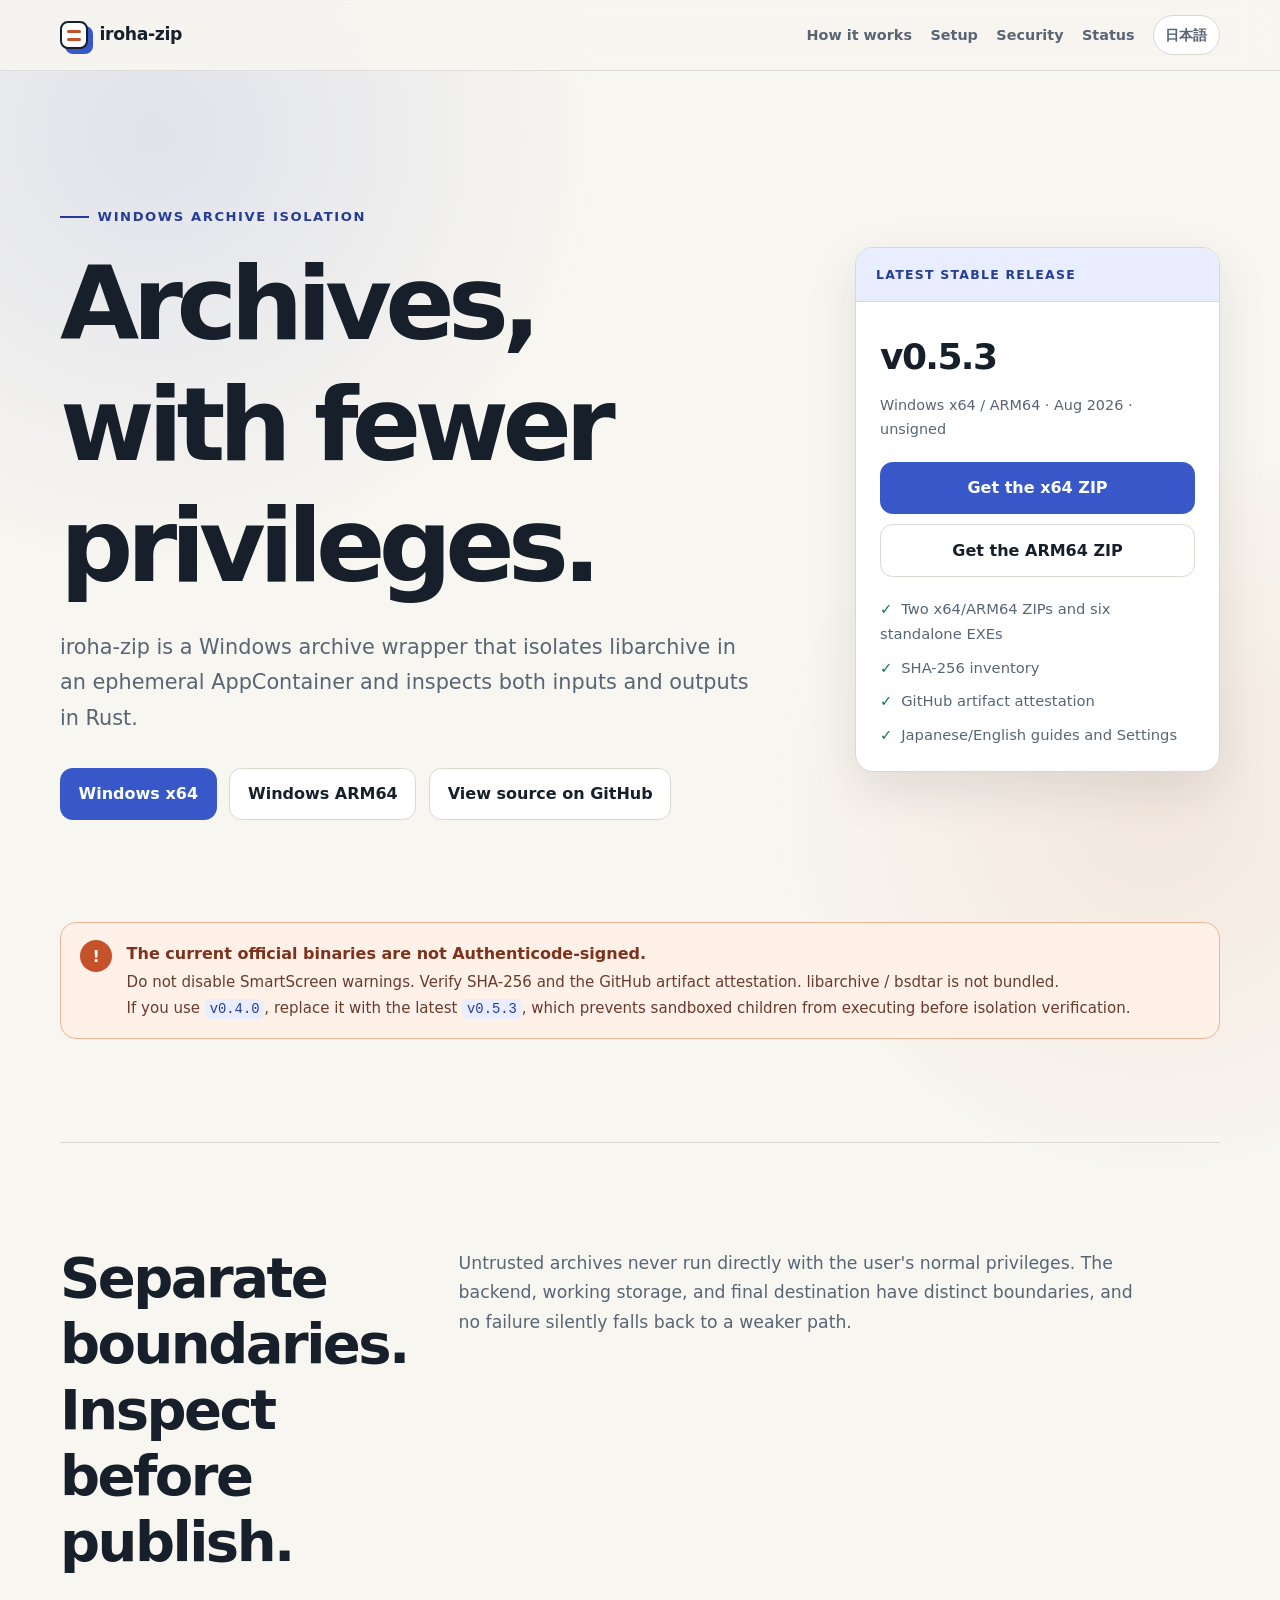
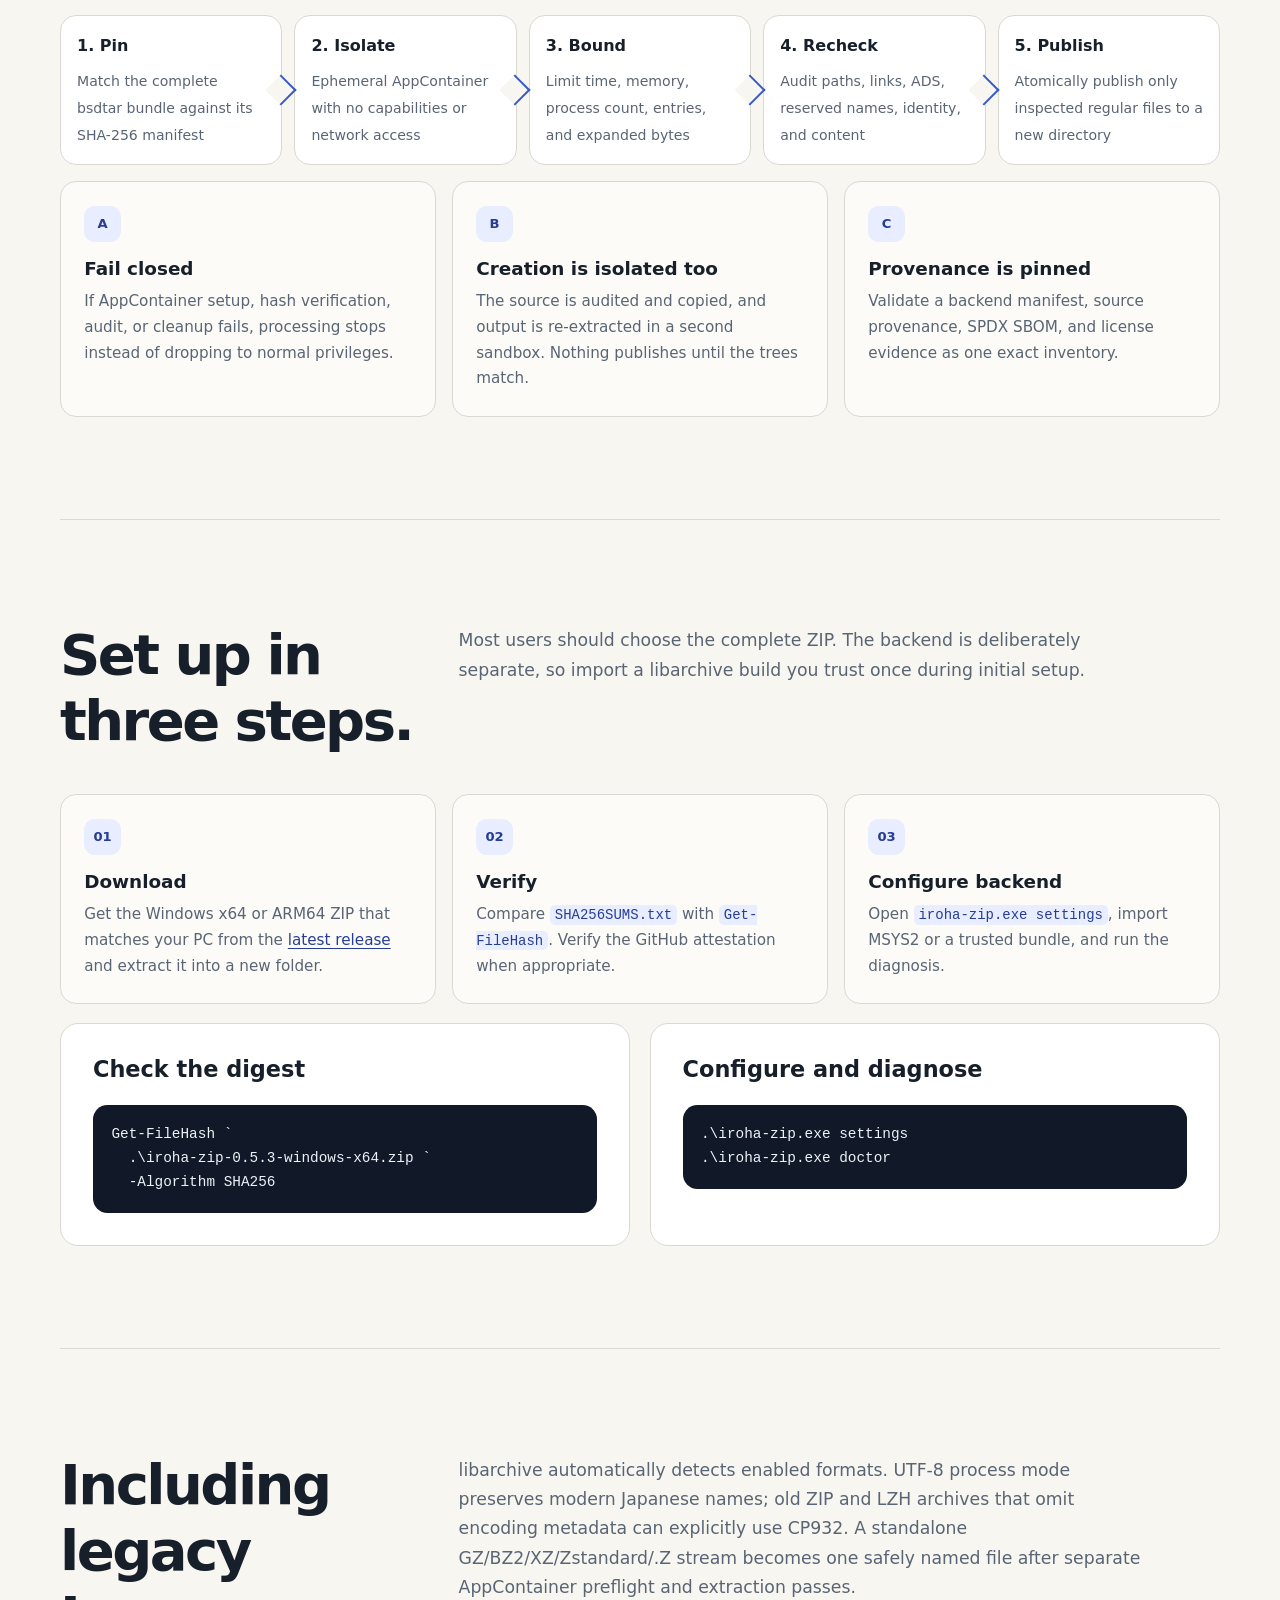
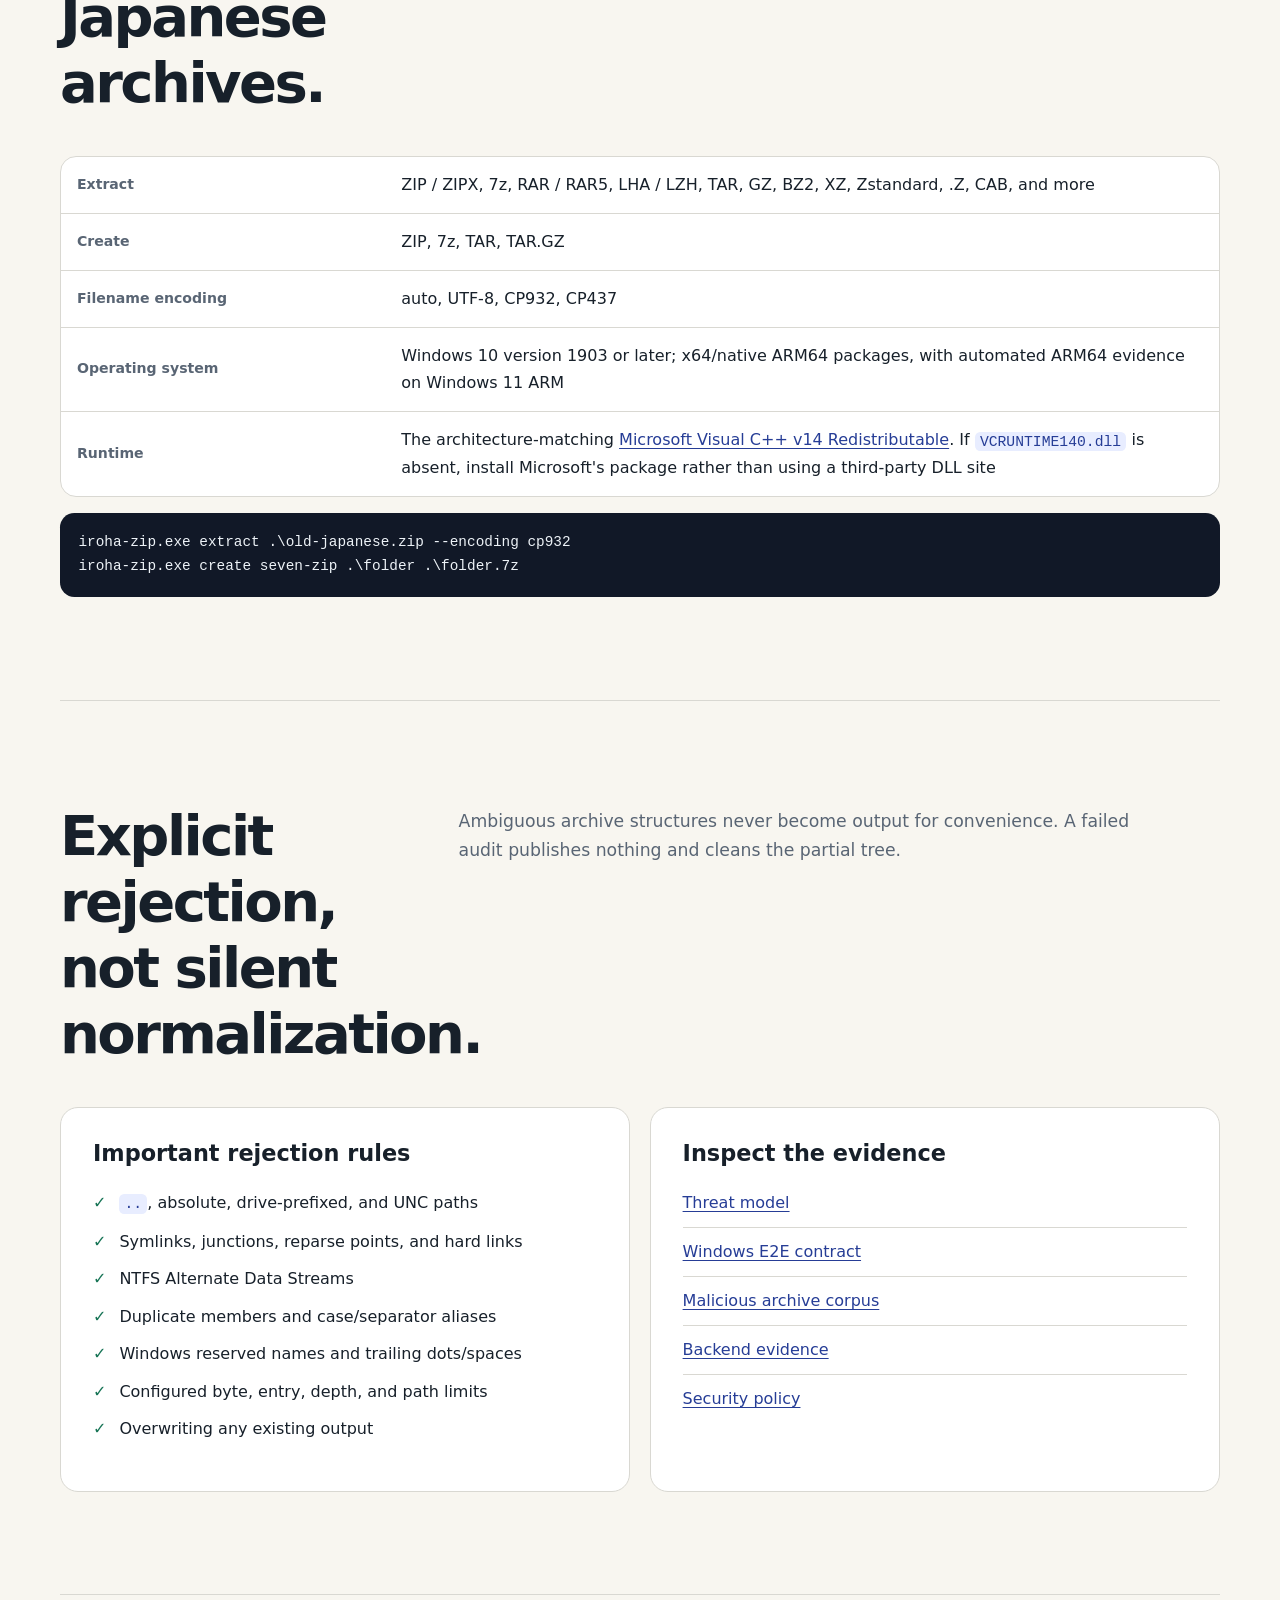
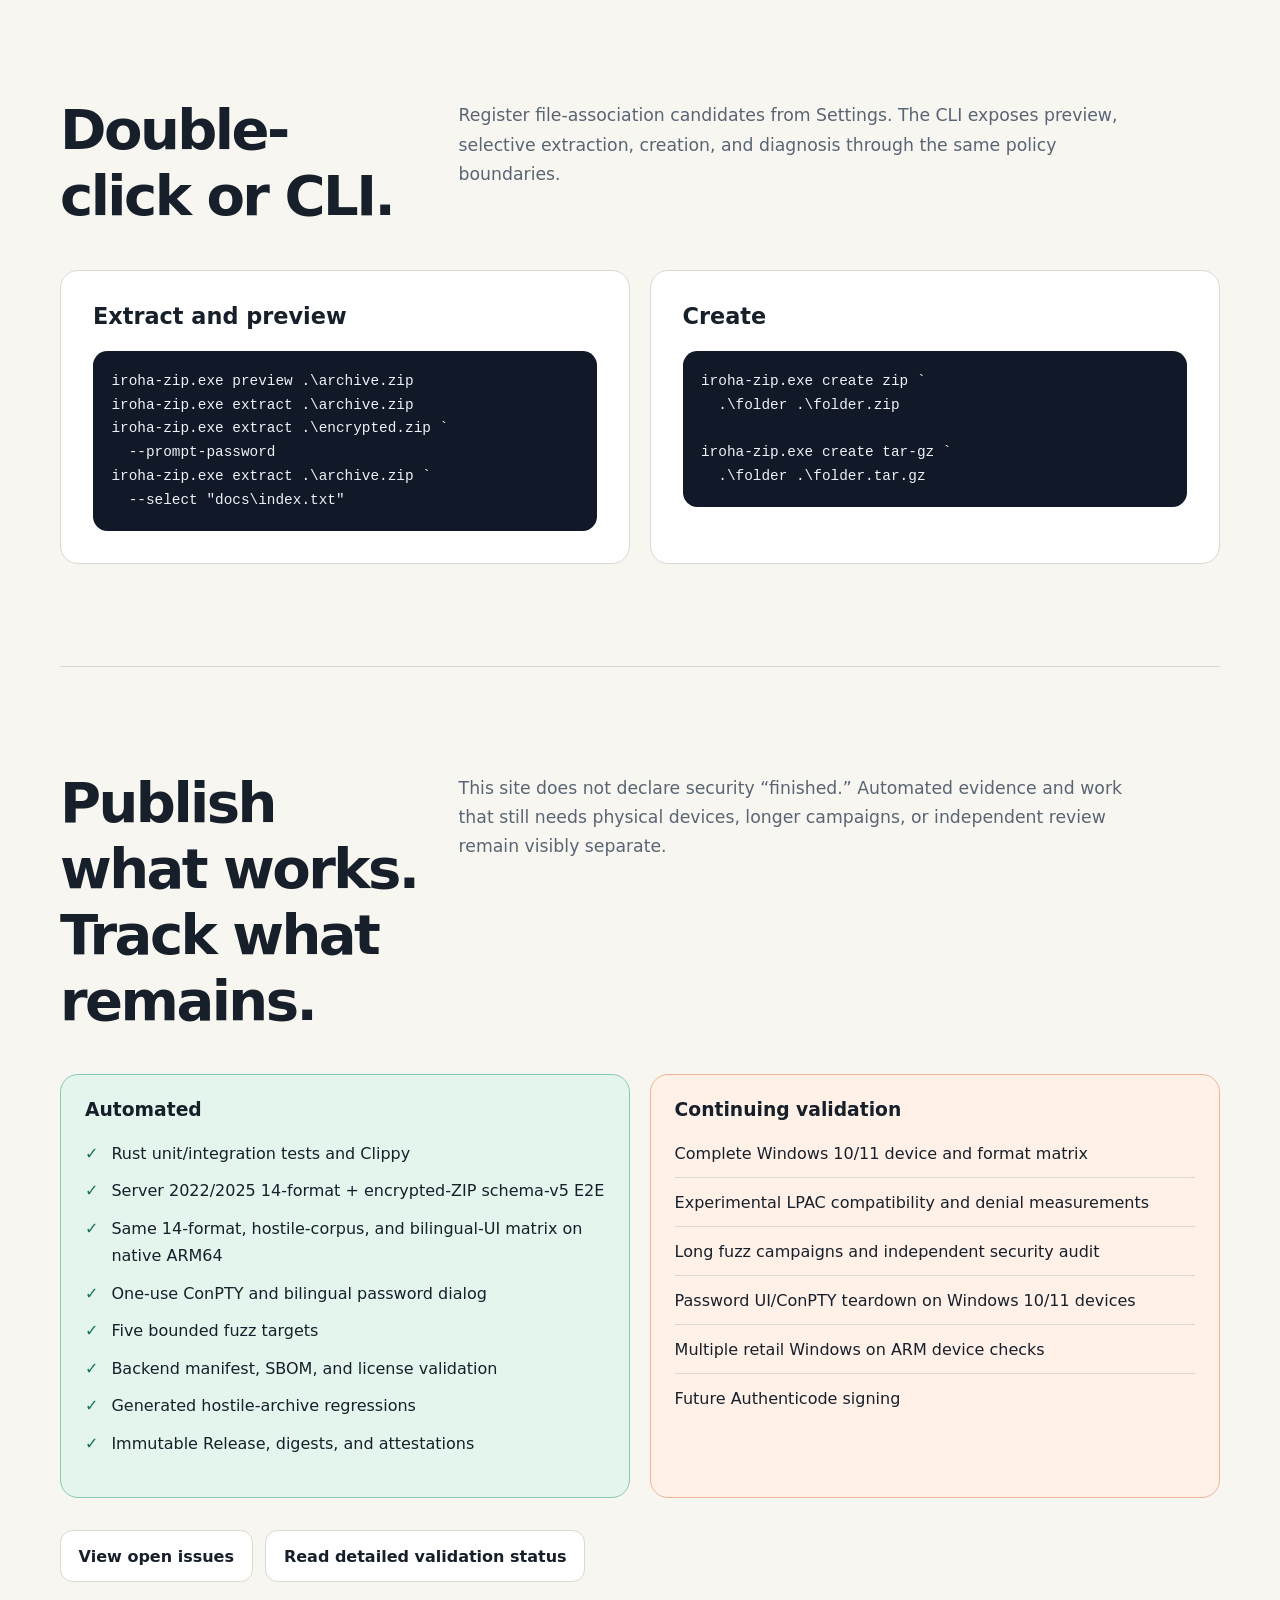
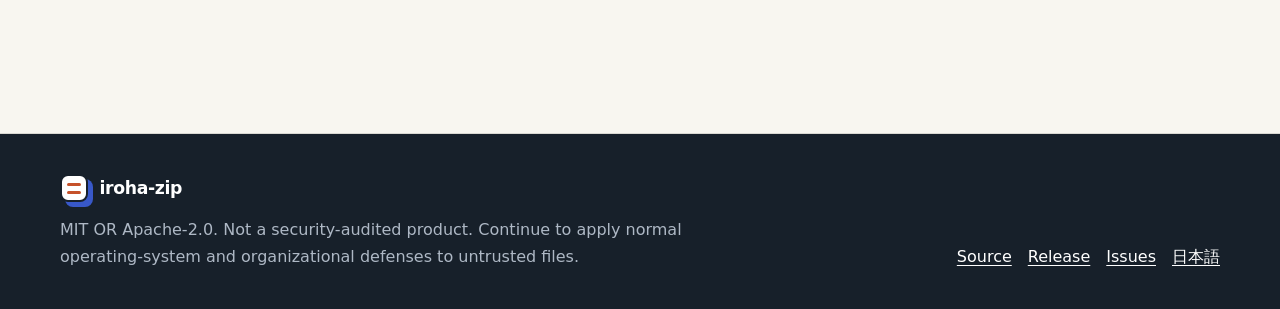
==== site/en/index.html @ 58249098 "Harden password retry and document encrypted ZIP support" ====
<!DOCTYPE html>
<html lang="en">
  <head>
    <meta charset="utf-8">
    <meta http-equiv="Content-Security-Policy" content="default-src 'self'; connect-src 'self' https://api.github.com; img-src 'self' data:; style-src 'self'; script-src 'self'; object-src 'none'; base-uri 'none'; form-action 'none'; upgrade-insecure-requests">
    <meta name="viewport" content="width=device-width, initial-scale=1">
    <meta name="description" content="iroha-zip — a security-oriented Windows archive wrapper that isolates libarchive in AppContainer.">
    <meta name="referrer" content="strict-origin-when-cross-origin">
    <meta name="theme-color" content="#3858c9">
    <meta property="og:type" content="website">
    <meta property="og:title" content="iroha-zip — archives with fewer privileges">
    <meta property="og:description" content="Inspect inputs and outputs while isolating libarchive in an ephemeral Windows AppContainer.">
    <meta property="og:url" content="https://hjosugi.github.io/iroha-zip/en/">
    <link rel="canonical" href="https://hjosugi.github.io/iroha-zip/en/">
    <link rel="alternate" hreflang="ja" href="https://hjosugi.github.io/iroha-zip/ja/">
    <link rel="alternate" hreflang="en" href="https://hjosugi.github.io/iroha-zip/en/">
    <link rel="alternate" hreflang="x-default" href="https://hjosugi.github.io/iroha-zip/">
    <link rel="icon" href="../assets/favicon.svg" type="image/svg+xml">
    <title>iroha-zip — archives with fewer privileges</title>
    <link rel="stylesheet" href="../assets/styles.css">
    <script defer src="../assets/site.js"></script>
  </head>
  <body>
    <a class="skip-link" href="#main">Skip to content</a>

    <header class="site-header">
      <div class="header-inner">
        <a class="brand" href="./" aria-label="iroha-zip home">
          <span class="brand-mark" aria-hidden="true"></span>
          <span>iroha-zip</span>
        </a>
        <nav class="primary-nav" aria-label="Primary navigation">
          <a href="#how">How it works</a>
          <a href="#setup">Setup</a>
          <a href="#security">Security</a>
          <a href="#status">Status</a>
          <a class="language-link" href="../ja/" hreflang="ja" data-language-choice="ja">日本語</a>
        </nav>
      </div>
    </header>

    <main id="main">
      <section class="hero">
        <div class="section hero-grid">
          <div>
            <p class="eyebrow">Windows archive isolation</p>
            <h1>Archives,<br>with fewer privileges.</h1>
            <p class="hero-copy">
              iroha-zip is a Windows archive wrapper that isolates libarchive in an ephemeral AppContainer and inspects both inputs and outputs in Rust.
            </p>
            <div class="hero-actions">
              <a class="button button-primary" href="https://github.com/hjosugi/iroha-zip/releases/latest" data-download-url="x64">
                Windows x64
              </a>
              <a class="button" href="https://github.com/hjosugi/iroha-zip/releases/latest" data-download-url="arm64">
                Windows ARM64
              </a>
              <a class="button" href="https://github.com/hjosugi/iroha-zip">View source on GitHub</a>
            </div>
          </div>

          <aside class="release-card" aria-label="Latest release">
            <div class="release-card-head">Latest stable release</div>
            <div class="release-card-body">
              <p class="release-version" data-release-version>v0.5.3</p>
              <p class="release-meta">
                Windows x64 / ARM64 · <span data-release-date>Aug 2026</span> · unsigned
              </p>
              <a class="button button-primary" href="https://github.com/hjosugi/iroha-zip/releases/latest" data-download-url="x64">
                <span data-download-label="x64">Get the x64 ZIP</span>
              </a>
              <a class="button" href="https://github.com/hjosugi/iroha-zip/releases/latest" data-download-url="arm64">
                <span data-download-label="arm64">Get the ARM64 ZIP</span>
              </a>
              <ul class="release-list">
                <li>Two x64/ARM64 ZIPs and six standalone EXEs</li>
                <li>SHA-256 inventory</li>
                <li>GitHub artifact attestation</li>
                <li>Japanese/English guides and Settings</li>
              </ul>
            </div>
          </aside>
        </div>
      </section>

      <div class="section section-notice">
        <div class="notice" role="note">
          <span class="notice-icon" aria-hidden="true">!</span>
          <div>
            <strong>The current official binaries are not Authenticode-signed.</strong>
            <p>Do not disable SmartScreen warnings. Verify SHA-256 and the GitHub artifact attestation. libarchive / bsdtar is not bundled.</p>
            <p>If you use <code>v0.4.0</code>, replace it with the latest <code>v0.5.3</code>, which prevents sandboxed children from executing before isolation verification.</p>
          </div>
        </div>
      </div>

      <section class="section" id="how">
        <div class="section-heading">
          <h2>Separate boundaries.<br>Inspect before publish.</h2>
          <p>
            Untrusted archives never run directly with the user's normal privileges. The backend, working storage, and final destination have distinct boundaries, and no failure silently falls back to a weaker path.
          </p>
        </div>

        <ol class="flow" aria-label="Extraction flow">
          <li class="flow-step"><strong>1. Pin</strong><span>Match the complete bsdtar bundle against its SHA-256 manifest</span></li>
          <li class="flow-step"><strong>2. Isolate</strong><span>Ephemeral AppContainer with no capabilities or network access</span></li>
          <li class="flow-step"><strong>3. Bound</strong><span>Limit time, memory, process count, entries, and expanded bytes</span></li>
          <li class="flow-step"><strong>4. Recheck</strong><span>Audit paths, links, ADS, reserved names, identity, and content</span></li>
          <li class="flow-step"><strong>5. Publish</strong><span>Atomically publish only inspected regular files to a new directory</span></li>
        </ol>

        <div class="card-grid card-grid-spaced">
          <article class="card">
            <span class="card-number">A</span>
            <h3>Fail closed</h3>
            <p>If AppContainer setup, hash verification, audit, or cleanup fails, processing stops instead of dropping to normal privileges.</p>
          </article>
          <article class="card">
            <span class="card-number">B</span>
            <h3>Creation is isolated too</h3>
            <p>The source is audited and copied, and output is re-extracted in a second sandbox. Nothing publishes until the trees match.</p>
          </article>
          <article class="card">
            <span class="card-number">C</span>
            <h3>Provenance is pinned</h3>
            <p>Validate a backend manifest, source provenance, SPDX SBOM, and license evidence as one exact inventory.</p>
          </article>
        </div>
      </section>

      <section class="section" id="setup">
        <div class="section-heading">
          <h2>Set up in three steps.</h2>
          <p>Most users should choose the complete ZIP. The backend is deliberately separate, so import a libarchive build you trust once during initial setup.</p>
        </div>

        <div class="card-grid">
          <article class="card">
            <span class="card-number">01</span>
            <h3>Download</h3>
            <p>Get the Windows x64 or ARM64 ZIP that matches your PC from the <a href="https://github.com/hjosugi/iroha-zip/releases/latest" data-release-url>latest release</a> and extract it into a new folder.</p>
          </article>
          <article class="card">
            <span class="card-number">02</span>
            <h3>Verify</h3>
            <p>Compare <code>SHA256SUMS.txt</code> with <code>Get-FileHash</code>. Verify the GitHub attestation when appropriate.</p>
          </article>
          <article class="card">
            <span class="card-number">03</span>
            <h3>Configure backend</h3>
            <p>Open <code>iroha-zip.exe settings</code>, import MSYS2 or a trusted bundle, and run the diagnosis.</p>
          </article>
        </div>

        <div class="two-column two-column-spaced">
          <div class="panel">
            <h3>Check the digest</h3>
            <pre><code>Get-FileHash `
  .\iroha-zip-0.5.3-windows-x64.zip `
  -Algorithm SHA256</code></pre>
          </div>
          <div class="panel">
            <h3>Configure and diagnose</h3>
            <pre><code>.\iroha-zip.exe settings
.\iroha-zip.exe doctor</code></pre>
          </div>
        </div>
      </section>

      <section class="section" id="formats">
        <div class="section-heading">
          <h2>Including legacy Japanese archives.</h2>
          <p>libarchive automatically detects enabled formats. UTF-8 process mode preserves modern Japanese names; old ZIP and LZH archives that omit encoding metadata can explicitly use CP932. A standalone GZ/BZ2/XZ/Zstandard/.Z stream becomes one safely named file after separate AppContainer preflight and extraction passes.</p>
        </div>

        <table class="format-table">
          <tbody>
            <tr><th scope="row">Extract</th><td>ZIP / ZIPX, 7z, RAR / RAR5, LHA / LZH, TAR, GZ, BZ2, XZ, Zstandard, .Z, CAB, and more</td></tr>
            <tr><th scope="row">Create</th><td>ZIP, 7z, TAR, TAR.GZ</td></tr>
            <tr><th scope="row">Filename encoding</th><td>auto, UTF-8, CP932, CP437</td></tr>
            <tr><th scope="row">Operating system</th><td>Windows 10 version 1903 or later; x64/native ARM64 packages, with automated ARM64 evidence on Windows 11 ARM</td></tr>
            <tr><th scope="row">Runtime</th><td>The architecture-matching <a href="https://learn.microsoft.com/en-us/cpp/windows/latest-supported-vc-redist">Microsoft Visual C++ v14 Redistributable</a>. If <code>VCRUNTIME140.dll</code> is absent, install Microsoft's package rather than using a third-party DLL site</td></tr>
          </tbody>
        </table>

        <pre><code>iroha-zip.exe extract .\old-japanese.zip --encoding cp932
iroha-zip.exe create seven-zip .\folder .\folder.7z</code></pre>
      </section>

      <section class="section" id="security">
        <div class="section-heading">
          <h2>Explicit rejection,<br>not silent normalization.</h2>
          <p>Ambiguous archive structures never become output for convenience. A failed audit publishes nothing and cleans the partial tree.</p>
        </div>

        <div class="two-column">
          <div class="panel">
            <h3>Important rejection rules</h3>
            <ul class="check-list">
              <li><code>..</code>, absolute, drive-prefixed, and UNC paths</li>
              <li>Symlinks, junctions, reparse points, and hard links</li>
              <li>NTFS Alternate Data Streams</li>
              <li>Duplicate members and case/separator aliases</li>
              <li>Windows reserved names and trailing dots/spaces</li>
              <li>Configured byte, entry, depth, and path limits</li>
              <li>Overwriting any existing output</li>
            </ul>
          </div>
          <div class="panel">
            <h3>Inspect the evidence</h3>
            <ul class="plain-list">
              <li><a href="https://github.com/hjosugi/iroha-zip/blob/main/docs/THREAT_MODEL.md">Threat model</a></li>
              <li><a href="https://github.com/hjosugi/iroha-zip/blob/main/docs/WINDOWS_E2E.md">Windows E2E contract</a></li>
              <li><a href="https://github.com/hjosugi/iroha-zip/blob/main/docs/MALICIOUS_CORPUS.md">Malicious archive corpus</a></li>
              <li><a href="https://github.com/hjosugi/iroha-zip/blob/main/docs/BACKEND_EVIDENCE.md">Backend evidence</a></li>
              <li><a href="https://github.com/hjosugi/iroha-zip/security">Security policy</a></li>
            </ul>
          </div>
        </div>
      </section>

      <section class="section" id="usage">
        <div class="section-heading">
          <h2>Double-click or CLI.</h2>
          <p>Register file-association candidates from Settings. The CLI exposes preview, selective extraction, creation, and diagnosis through the same policy boundaries.</p>
        </div>

        <div class="two-column">
          <div class="panel">
            <h3>Extract and preview</h3>
            <pre><code>iroha-zip.exe preview .\archive.zip
iroha-zip.exe extract .\archive.zip
iroha-zip.exe extract .\encrypted.zip `
  --prompt-password
iroha-zip.exe extract .\archive.zip `
  --select "docs\index.txt"</code></pre>
          </div>
          <div class="panel">
            <h3>Create</h3>
            <pre><code>iroha-zip.exe create zip `
  .\folder .\folder.zip

iroha-zip.exe create tar-gz `
  .\folder .\folder.tar.gz</code></pre>
          </div>
        </div>
      </section>

      <section class="section" id="status">
        <div class="section-heading">
          <h2>Publish what works.<br>Track what remains.</h2>
          <p>This site does not declare security “finished.” Automated evidence and work that still needs physical devices, longer campaigns, or independent review remain visibly separate.</p>
        </div>

        <div class="status-grid">
          <div class="status-card done">
            <h3>Automated</h3>
            <ul class="check-list">
              <li>Rust unit/integration tests and Clippy</li>
              <li>Server 2022/2025 14-format + encrypted-ZIP schema-v5 E2E</li>
              <li>Same 14-format, hostile-corpus, and bilingual-UI matrix on native ARM64</li>
              <li>One-use ConPTY and bilingual password dialog</li>
              <li>Five bounded fuzz targets</li>
              <li>Backend manifest, SBOM, and license validation</li>
              <li>Generated hostile-archive regressions</li>
              <li>Immutable Release, digests, and attestations</li>
            </ul>
          </div>
          <div class="status-card open">
            <h3>Continuing validation</h3>
            <ul class="plain-list">
              <li>Complete Windows 10/11 device and format matrix</li>
              <li>Experimental LPAC compatibility and denial measurements</li>
              <li>Long fuzz campaigns and independent security audit</li>
              <li>Password UI/ConPTY teardown on Windows 10/11 devices</li>
              <li>Multiple retail Windows on ARM device checks</li>
              <li>Future Authenticode signing</li>
            </ul>
          </div>
        </div>

        <div class="hero-actions">
          <a class="button" href="https://github.com/hjosugi/iroha-zip/issues">View open issues</a>
          <a class="button" href="https://github.com/hjosugi/iroha-zip/blob/main/docs/BUILD_STATUS.md">Read detailed validation status</a>
        </div>
      </section>
    </main>

    <footer class="site-footer">
      <div class="footer-inner">
        <div>
          <a class="brand" href="./">
            <span class="brand-mark" aria-hidden="true"></span><span>iroha-zip</span>
          </a>
          <p>MIT OR Apache-2.0. Not a security-audited product. Continue to apply normal operating-system and organizational defenses to untrusted files.</p>
        </div>
        <nav class="footer-links" aria-label="Footer">
          <a href="https://github.com/hjosugi/iroha-zip">Source</a>
          <a href="https://github.com/hjosugi/iroha-zip/releases/latest" data-release-url>Release</a>
          <a href="https://github.com/hjosugi/iroha-zip/issues">Issues</a>
          <a href="../ja/" hreflang="ja" data-language-choice="ja">日本語</a>
        </nav>
      </div>
    </footer>
  </body>
</html>
---- site/assets/styles.css ----
:root {
  color-scheme: light dark;
  --paper: #f8f6f0;
  --paper-strong: #ffffff;
  --ink: #17202a;
  --muted: #596574;
  --line: #d9d8d2;
  --accent: #3858c9;
  --accent-strong: #263d96;
  --accent-soft: #e8edff;
  --on-accent: #ffffff;
  --warm: #c6522b;
  --warm-soft: #fff0e8;
  --safe: #167455;
  --safe-soft: #e3f5ed;
  --code: #111827;
  --code-ink: #edf2f7;
  --footer: #17202a;
  --shadow: 0 18px 50px rgb(23 32 42 / 0.1);
  --radius: 18px;
  --content: 1160px;
}

* {
  box-sizing: border-box;
}

html {
  scroll-behavior: smooth;
  scroll-padding-top: 88px;
}

body {
  margin: 0;
  background:
    radial-gradient(circle at 12% 2%, rgb(56 88 201 / 0.12), transparent 28rem),
    radial-gradient(circle at 90% 12%, rgb(199 83 44 / 0.09), transparent 24rem),
    var(--paper);
  color: var(--ink);
  font-family: Inter, ui-sans-serif, system-ui, -apple-system, BlinkMacSystemFont, "Segoe UI",
    "Noto Sans JP", sans-serif;
  font-size: 16px;
  line-height: 1.7;
  text-rendering: optimizeLegibility;
}

a {
  color: var(--accent-strong);
  text-underline-offset: 0.2em;
}

a:hover {
  color: var(--accent);
}

:focus-visible {
  outline: 3px solid var(--warm);
  outline-offset: 3px;
}

.skip-link {
  position: fixed;
  z-index: 100;
  top: 0.75rem;
  left: 0.75rem;
  padding: 0.7rem 1rem;
  border-radius: 0.6rem;
  background: var(--ink);
  color: var(--paper-strong);
  transform: translateY(-180%);
}

.skip-link:focus {
  transform: none;
}

.site-header {
  position: sticky;
  z-index: 20;
  top: 0;
  border-bottom: 1px solid rgb(217 216 210 / 0.8);
  background: rgb(248 246 240 / 0.9);
  backdrop-filter: blur(16px);
}

.header-inner,
.section,
.footer-inner {
  width: min(calc(100% - 2.5rem), var(--content));
  margin-inline: auto;
}

.header-inner {
  min-height: 70px;
  display: flex;
  align-items: center;
  gap: 1.4rem;
}

.brand {
  display: inline-flex;
  align-items: center;
  gap: 0.72rem;
  color: var(--ink);
  font-size: 1.08rem;
  font-weight: 800;
  letter-spacing: -0.02em;
  text-decoration: none;
  white-space: nowrap;
}

.brand-mark {
  position: relative;
  width: 28px;
  height: 28px;
  border: 2px solid var(--ink);
  border-radius: 8px;
  background: var(--paper-strong);
  box-shadow: 5px 5px 0 var(--accent);
}

.brand-mark::before,
.brand-mark::after {
  position: absolute;
  left: 5px;
  width: 14px;
  height: 3px;
  border-radius: 4px;
  background: var(--warm);
  content: "";
}

.brand-mark::before {
  top: 7px;
}

.brand-mark::after {
  top: 15px;
}

.primary-nav {
  display: flex;
  align-items: center;
  gap: 1.15rem;
  margin-left: auto;
}

.primary-nav a,
.language-link {
  color: var(--muted);
  font-size: 0.9rem;
  font-weight: 700;
  text-decoration: none;
}

.primary-nav a:hover,
.language-link:hover {
  color: var(--ink);
}

.language-link {
  padding: 0.45rem 0.72rem;
  border: 1px solid var(--line);
  border-radius: 999px;
  background: var(--paper-strong);
}

.hero {
  padding: clamp(4.5rem, 10vw, 8.5rem) 0 clamp(3.5rem, 8vw, 7rem);
}

.hero > .section {
  padding-block: 0;
}

.hero-grid {
  display: grid;
  grid-template-columns: minmax(0, 1.45fr) minmax(300px, 0.75fr);
  gap: clamp(2rem, 7vw, 6rem);
  align-items: center;
}

.eyebrow {
  display: inline-flex;
  align-items: center;
  gap: 0.55rem;
  margin: 0 0 1rem;
  color: var(--accent-strong);
  font-size: 0.82rem;
  font-weight: 800;
  letter-spacing: 0.12em;
  text-transform: uppercase;
}

.eyebrow::before {
  width: 1.8rem;
  height: 2px;
  background: currentColor;
  content: "";
}

h1,
h2,
h3 {
  line-height: 1.18;
  text-wrap: balance;
}

h1 {
  max-width: 13ch;
  margin: 0;
  font-size: clamp(3rem, 8vw, 6.6rem);
  letter-spacing: -0.065em;
}

.hero-copy {
  max-width: 690px;
  margin: 1.45rem 0 0;
  color: var(--muted);
  font-size: clamp(1.08rem, 2vw, 1.3rem);
}

.hero-actions {
  display: flex;
  flex-wrap: wrap;
  gap: 0.8rem;
  margin-top: 2rem;
}

.button {
  display: inline-flex;
  min-height: 48px;
  align-items: center;
  justify-content: center;
  gap: 0.5rem;
  padding: 0.72rem 1.1rem;
  border: 1px solid var(--line);
  border-radius: 0.78rem;
  background: var(--paper-strong);
  color: var(--ink);
  font-weight: 800;
  text-decoration: none;
  transition: transform 140ms ease, box-shadow 140ms ease, background 140ms ease;
}

.button:hover {
  color: var(--ink);
  transform: translateY(-2px);
  box-shadow: 0 10px 24px rgb(23 32 42 / 0.12);
}

.button-primary {
  border-color: var(--accent);
  background: var(--accent);
  color: var(--on-accent);
}

.button-primary:hover {
  background: var(--accent-strong);
  color: var(--on-accent);
}

.release-card {
  overflow: hidden;
  border: 1px solid var(--line);
  border-radius: var(--radius);
  background: var(--paper-strong);
  box-shadow: var(--shadow);
}

.release-card-head {
  padding: 1rem 1.25rem;
  border-bottom: 1px solid var(--line);
  background: var(--accent-soft);
  color: var(--accent-strong);
  font-size: 0.78rem;
  font-weight: 900;
  letter-spacing: 0.1em;
  text-transform: uppercase;
}

.release-card-body {
  padding: 1.5rem;
}

.release-card-body > .button {
  width: 100%;
  justify-content: center;
}

.release-card-body > .button + .button {
  margin-top: 0.65rem;
}

.release-version {
  margin: 0;
  font-size: 2.25rem;
  font-weight: 900;
  letter-spacing: -0.045em;
}

.release-meta {
  margin: 0.35rem 0 1.25rem;
  color: var(--muted);
  font-size: 0.9rem;
}

.release-list {
  display: grid;
  gap: 0.55rem;
  margin: 1.2rem 0 0;
  padding: 0;
  color: var(--muted);
  font-size: 0.92rem;
  list-style: none;
}

.release-list li::before {
  margin-right: 0.55rem;
  color: var(--safe);
  content: "✓";
  font-weight: 900;
}

.notice {
  display: grid;
  grid-template-columns: auto 1fr;
  gap: 0.9rem;
  align-items: start;
  padding: 1.05rem 1.2rem;
  border: 1px solid #efb497;
  border-radius: 1rem;
  background: var(--warm-soft);
}

.notice strong {
  display: block;
  margin-bottom: 0.18rem;
  color: #7d321c;
}

.notice p {
  margin: 0;
  color: #683b2e;
  font-size: 0.94rem;
}

.notice-icon {
  display: grid;
  width: 2rem;
  height: 2rem;
  place-items: center;
  border-radius: 50%;
  background: var(--warm);
  color: var(--on-accent);
  font-weight: 900;
}

.section {
  padding-block: clamp(3.5rem, 8vw, 6.5rem);
}

.section + .section {
  border-top: 1px solid var(--line);
}

.section-notice {
  padding-top: 0;
}

.section-heading {
  display: grid;
  grid-template-columns: minmax(0, 0.65fr) minmax(0, 1.35fr);
  gap: 2rem;
  margin-bottom: 2.5rem;
}

.section-heading h2 {
  margin: 0;
  font-size: clamp(2rem, 5vw, 3.5rem);
  letter-spacing: -0.045em;
}

.section-heading p {
  max-width: 700px;
  margin: 0.25rem 0 0;
  color: var(--muted);
  font-size: 1.08rem;
}

.card-grid {
  display: grid;
  grid-template-columns: repeat(3, minmax(0, 1fr));
  gap: 1rem;
}

.card-grid-spaced {
  margin-top: 1rem;
}

.two-column-spaced {
  margin-top: 1.2rem;
}

.card {
  padding: 1.45rem;
  border: 1px solid var(--line);
  border-radius: 1rem;
  background: rgb(255 255 255 / 0.58);
}

.card-number {
  display: grid;
  width: 2.3rem;
  height: 2.3rem;
  margin-bottom: 1rem;
  place-items: center;
  border-radius: 0.7rem;
  background: var(--accent-soft);
  color: var(--accent-strong);
  font-size: 0.82rem;
  font-weight: 900;
}

.card h3 {
  margin: 0 0 0.55rem;
  font-size: 1.15rem;
}

.card p {
  margin: 0;
  color: var(--muted);
  font-size: 0.95rem;
}

.flow {
  display: grid;
  grid-template-columns: repeat(5, minmax(0, 1fr));
  gap: 0.75rem;
  margin: 2rem 0 0;
  padding: 0;
  list-style: none;
}

.flow-step {
  position: relative;
  min-height: 150px;
  padding: 1rem;
  border: 1px solid var(--line);
  border-radius: 1rem;
  background: var(--paper-strong);
}

.flow-step:not(:last-child)::after {
  position: absolute;
  z-index: 2;
  top: 50%;
  right: -0.65rem;
  width: 1.25rem;
  height: 1.25rem;
  border-top: 2px solid var(--accent);
  border-right: 2px solid var(--accent);
  background: var(--paper);
  content: "";
  transform: translateY(-50%) rotate(45deg);
}

.flow-step strong {
  display: block;
  margin-bottom: 0.45rem;
}

.flow-step span {
  color: var(--muted);
  font-size: 0.88rem;
}

.two-column {
  display: grid;
  grid-template-columns: repeat(2, minmax(0, 1fr));
  gap: 1.2rem;
}

.panel {
  padding: clamp(1.35rem, 3vw, 2rem);
  border: 1px solid var(--line);
  border-radius: var(--radius);
  background: var(--paper-strong);
}

.panel h3 {
  margin-top: 0;
  font-size: 1.4rem;
}

.check-list,
.plain-list {
  display: grid;
  gap: 0.65rem;
  padding: 0;
  list-style: none;
}

.check-list li {
  position: relative;
  padding-left: 1.65rem;
}

.check-list li::before {
  position: absolute;
  left: 0;
  color: var(--safe);
  content: "✓";
  font-weight: 900;
}

.plain-list li {
  padding-bottom: 0.65rem;
  border-bottom: 1px solid var(--line);
}

.plain-list li:last-child {
  padding-bottom: 0;
  border: 0;
}

pre {
  overflow-x: auto;
  margin: 1rem 0 0;
  padding: 1.15rem;
  border-radius: 0.9rem;
  background: var(--code);
  color: var(--code-ink);
  font: 0.9rem/1.65 ui-monospace, SFMono-Regular, Consolas, monospace;
  tab-size: 2;
}

code {
  font-family: ui-monospace, SFMono-Regular, Consolas, monospace;
}

:not(pre) > code {
  padding: 0.12em 0.35em;
  border-radius: 0.35em;
  background: var(--accent-soft);
  color: var(--accent-strong);
  font-size: 0.92em;
}

.format-table {
  width: 100%;
  border-spacing: 0;
  border-collapse: separate;
  overflow: hidden;
  border: 1px solid var(--line);
  border-radius: 1rem;
  background: var(--paper-strong);
}

.format-table th,
.format-table td {
  padding: 0.9rem 1rem;
  border-bottom: 1px solid var(--line);
  text-align: left;
}

.format-table tr:last-child th,
.format-table tr:last-child td {
  border-bottom: 0;
}

.format-table th {
  width: 28%;
  color: var(--muted);
  font-size: 0.88rem;
}

.status-grid {
  display: grid;
  grid-template-columns: 1fr 1fr;
  gap: 1.2rem;
}

.status-card {
  padding: 1.5rem;
  border-radius: var(--radius);
}

.status-card.done {
  border: 1px solid #87cab4;
  background: var(--safe-soft);
}

.status-card.open {
  border: 1px solid #efb497;
  background: var(--warm-soft);
}

.status-card h3 {
  margin-top: 0;
}

.site-footer {
  margin-top: 3rem;
  border-top: 1px solid var(--line);
  background: var(--footer);
  color: #d7dee7;
}

.footer-inner {
  display: grid;
  grid-template-columns: 1fr auto;
  gap: 2rem;
  align-items: end;
  padding-block: 2.5rem;
}

.footer-inner p {
  max-width: 680px;
  margin: 0.35rem 0 0;
  color: #aeb8c5;
}

.footer-links {
  display: flex;
  flex-wrap: wrap;
  gap: 1rem;
}

.footer-links a {
  color: #fff;
}

.site-footer .brand {
  color: #fff;
}

.language-gate {
  display: grid;
  min-height: 100vh;
  place-items: center;
  padding: 2rem;
}

.language-card {
  width: min(100%, 720px);
  padding: clamp(2rem, 6vw, 4rem);
  border: 1px solid var(--line);
  border-radius: 1.5rem;
  background: var(--paper-strong);
  box-shadow: var(--shadow);
  text-align: center;
}

.language-card .brand {
  justify-content: center;
  margin-bottom: 2rem;
}

.language-card h1 {
  max-width: none;
  font-size: clamp(2.2rem, 7vw, 4.4rem);
}

.language-card .error-code {
  font-size: clamp(2rem, 8vw, 4rem);
}

.language-options {
  display: grid;
  grid-template-columns: 1fr 1fr;
  gap: 1rem;
  margin-top: 2.2rem;
}

.language-option {
  padding: 1.2rem;
  border: 1px solid var(--line);
  border-radius: 1rem;
  background: var(--paper);
  color: var(--ink);
  font-size: 1.1rem;
  font-weight: 800;
  text-decoration: none;
}

.language-option:hover {
  border-color: var(--accent);
  color: var(--accent-strong);
}

@media (max-width: 900px) {
  .primary-nav a:not(.language-link) {
    display: none;
  }

  .hero-grid,
  .section-heading {
    grid-template-columns: 1fr;
  }

  .hero-grid {
    gap: 2.5rem;
  }

  .card-grid {
    grid-template-columns: 1fr 1fr;
  }

  .flow {
    grid-template-columns: 1fr;
  }

  .flow-step {
    min-height: auto;
  }

  .flow-step:not(:last-child)::after {
    top: auto;
    right: 50%;
    bottom: -0.65rem;
    transform: translateX(50%) rotate(135deg);
  }
}

@media (max-width: 640px) {
  .header-inner,
  .section,
  .footer-inner {
    width: min(calc(100% - 1.5rem), var(--content));
  }

  .header-inner {
    min-height: 62px;
  }

  h1 {
    font-size: clamp(2.65rem, 15vw, 4.4rem);
  }

  .card-grid,
  .two-column,
  .status-grid,
  .footer-inner,
  .language-options {
    grid-template-columns: 1fr;
  }

  .footer-inner {
    align-items: start;
  }

  .format-table th,
  .format-table td {
    display: block;
    width: 100%;
  }

  .format-table th {
    padding-bottom: 0.2rem;
    border-bottom: 0;
  }

  .format-table td {
    padding-top: 0.2rem;
  }
}

@media (prefers-reduced-motion: reduce) {
  html {
    scroll-behavior: auto;
  }

  *,
  *::before,
  *::after {
    scroll-behavior: auto !important;
    transition-duration: 0.01ms !important;
  }
}

@media (prefers-color-scheme: dark) {
  :root {
    --paper: #0d131b;
    --paper-strong: #141c26;
    --ink: #edf2f7;
    --muted: #aeb8c5;
    --line: #2a3543;
    --accent: #8098ff;
    --accent-strong: #aebdff;
    --accent-soft: #202c53;
    --on-accent: #0d131b;
    --warm: #f2875f;
    --warm-soft: #3b211c;
    --safe: #55c99d;
    --safe-soft: #14362c;
    --footer: #070b10;
    --shadow: 0 18px 50px rgb(0 0 0 / 0.35);
  }

  .site-header {
    border-color: rgb(42 53 67 / 0.85);
    background: rgb(13 19 27 / 0.9);
  }

  .card {
    background: rgb(20 28 38 / 0.72);
  }

  .notice strong,
  .notice p {
    color: #ffd3c2;
  }
}
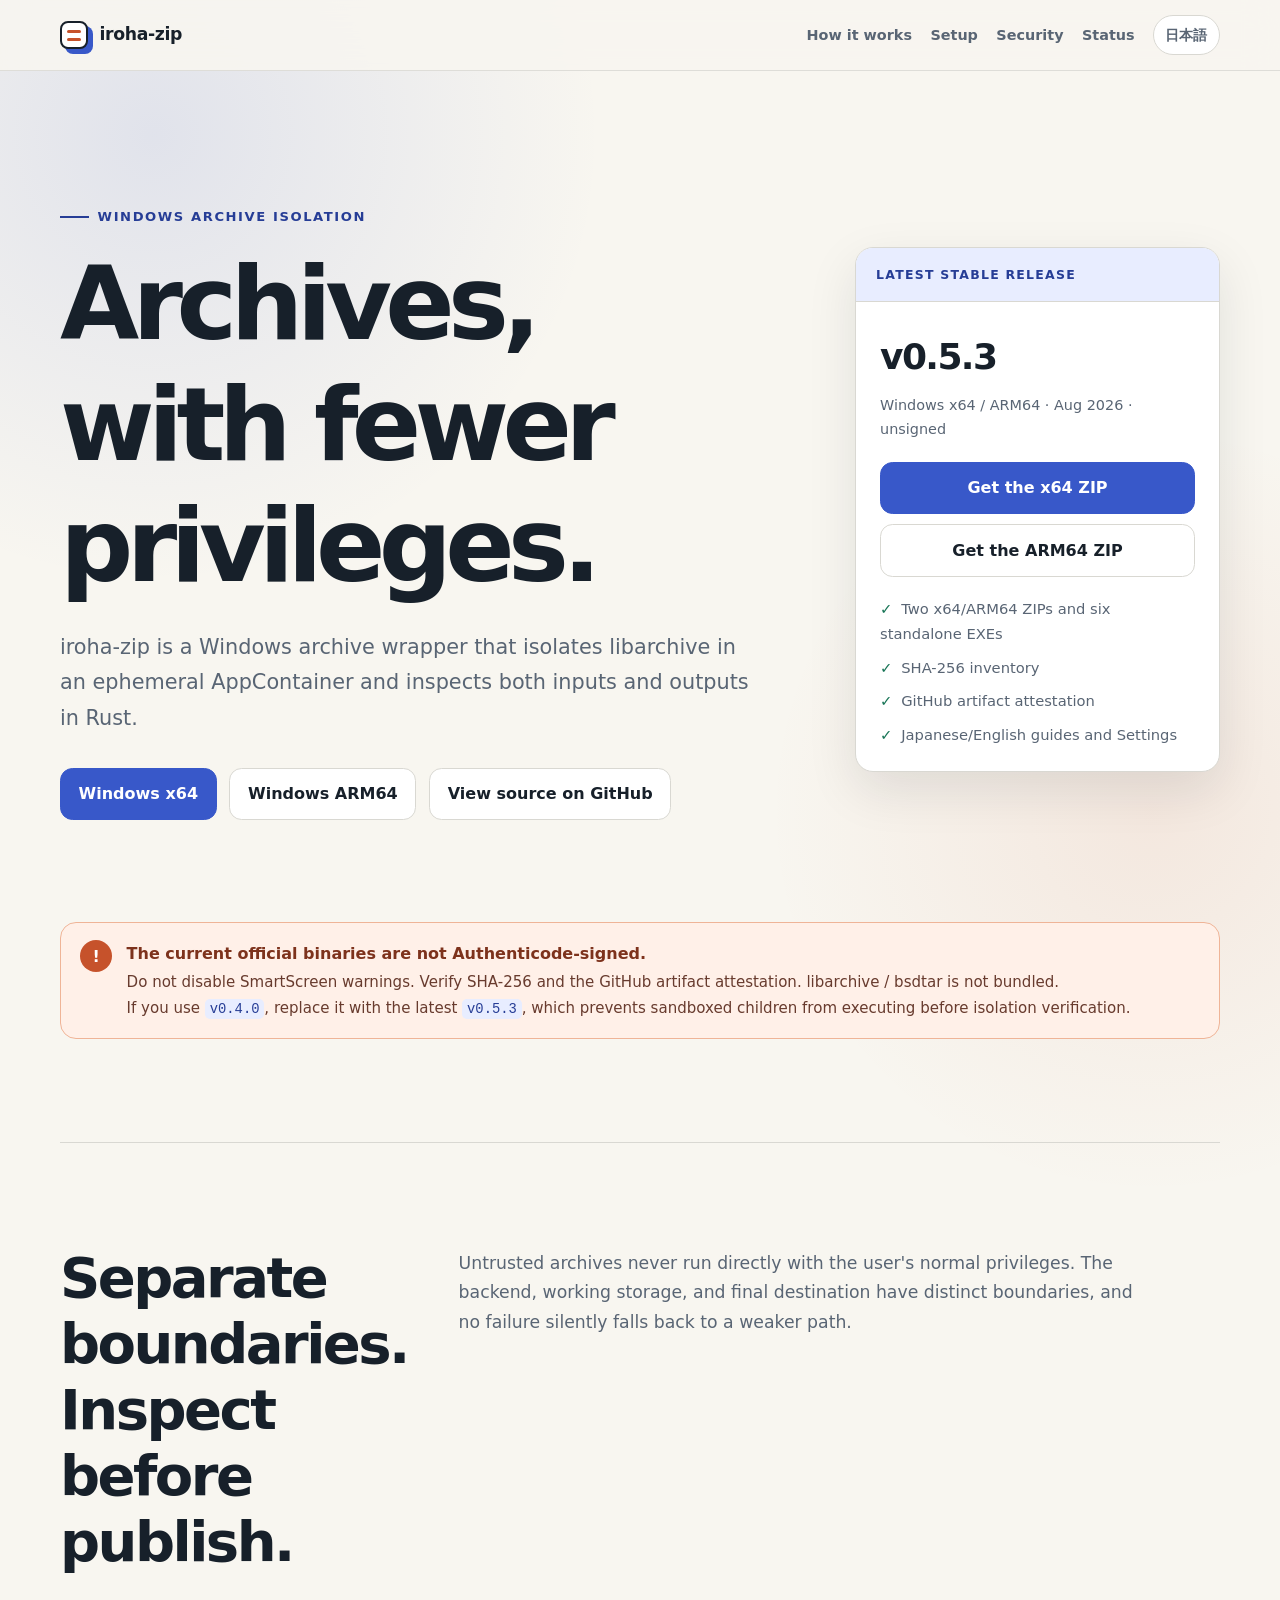
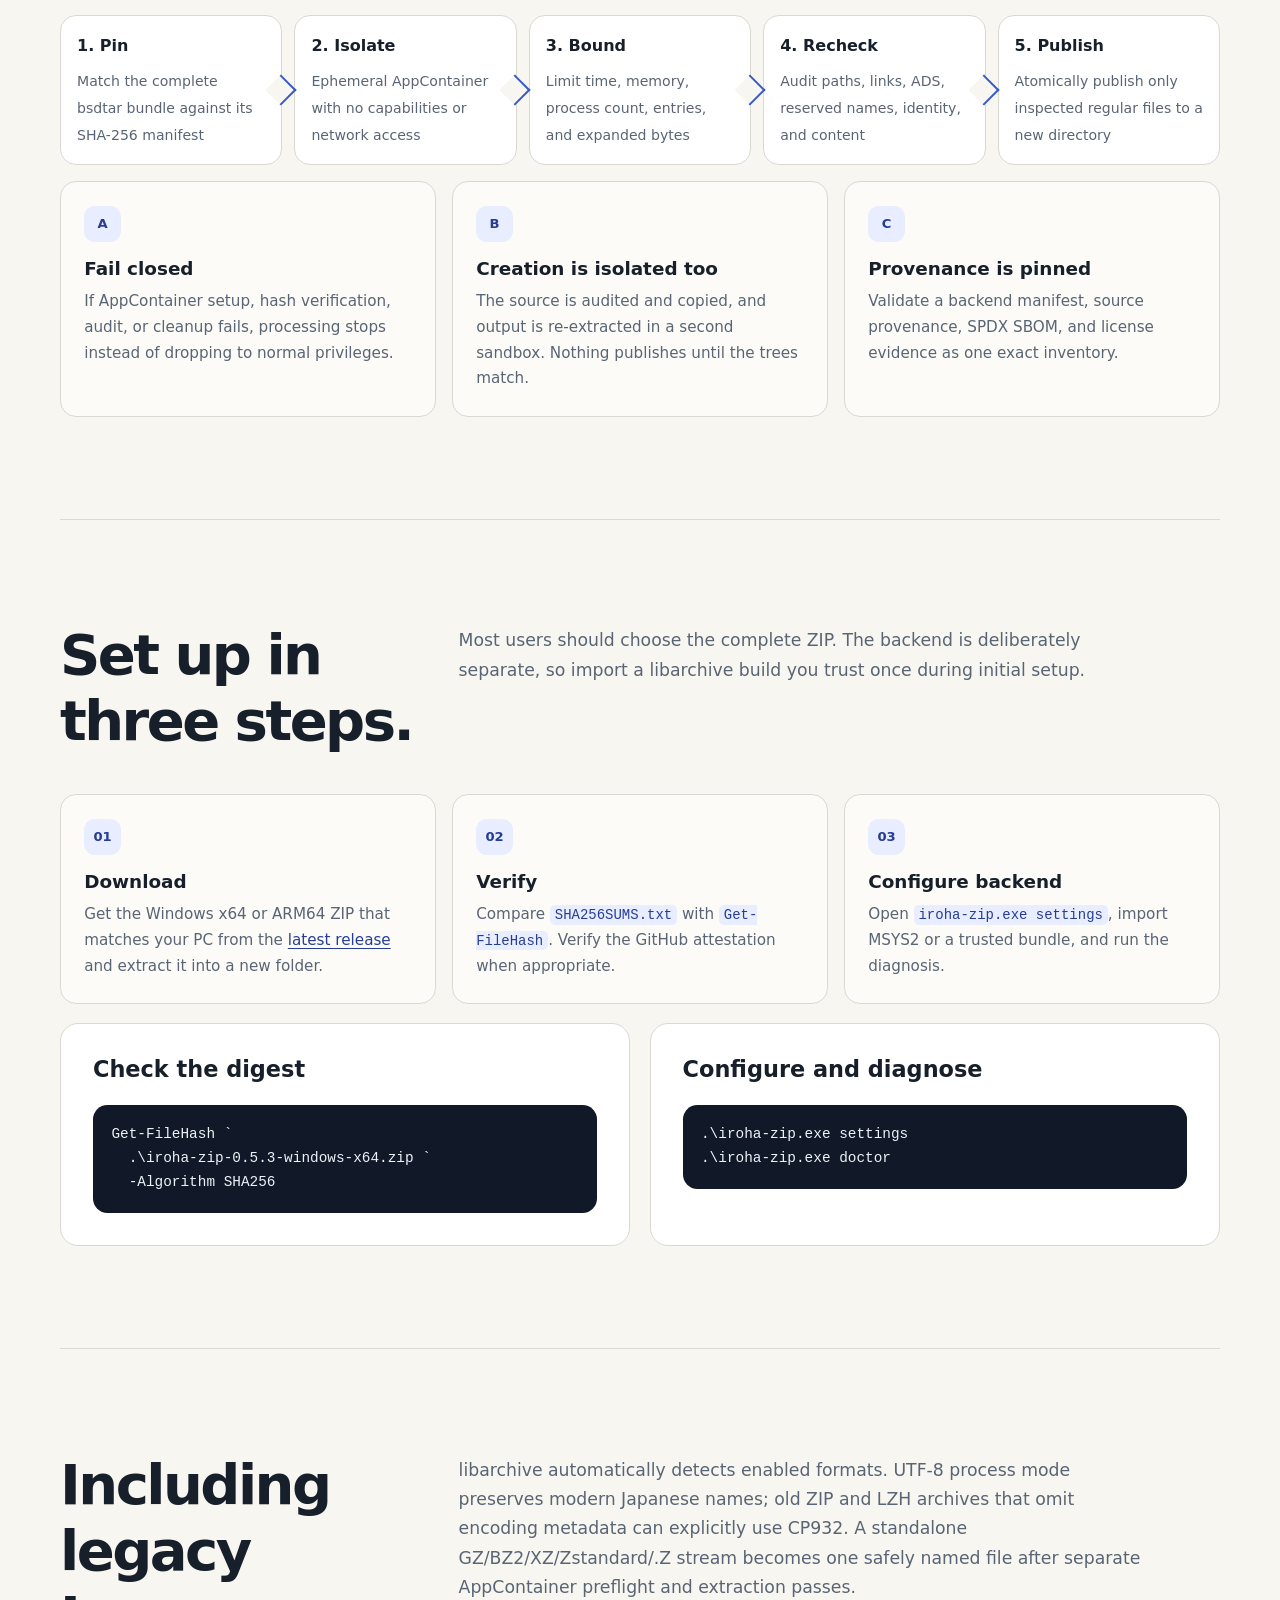
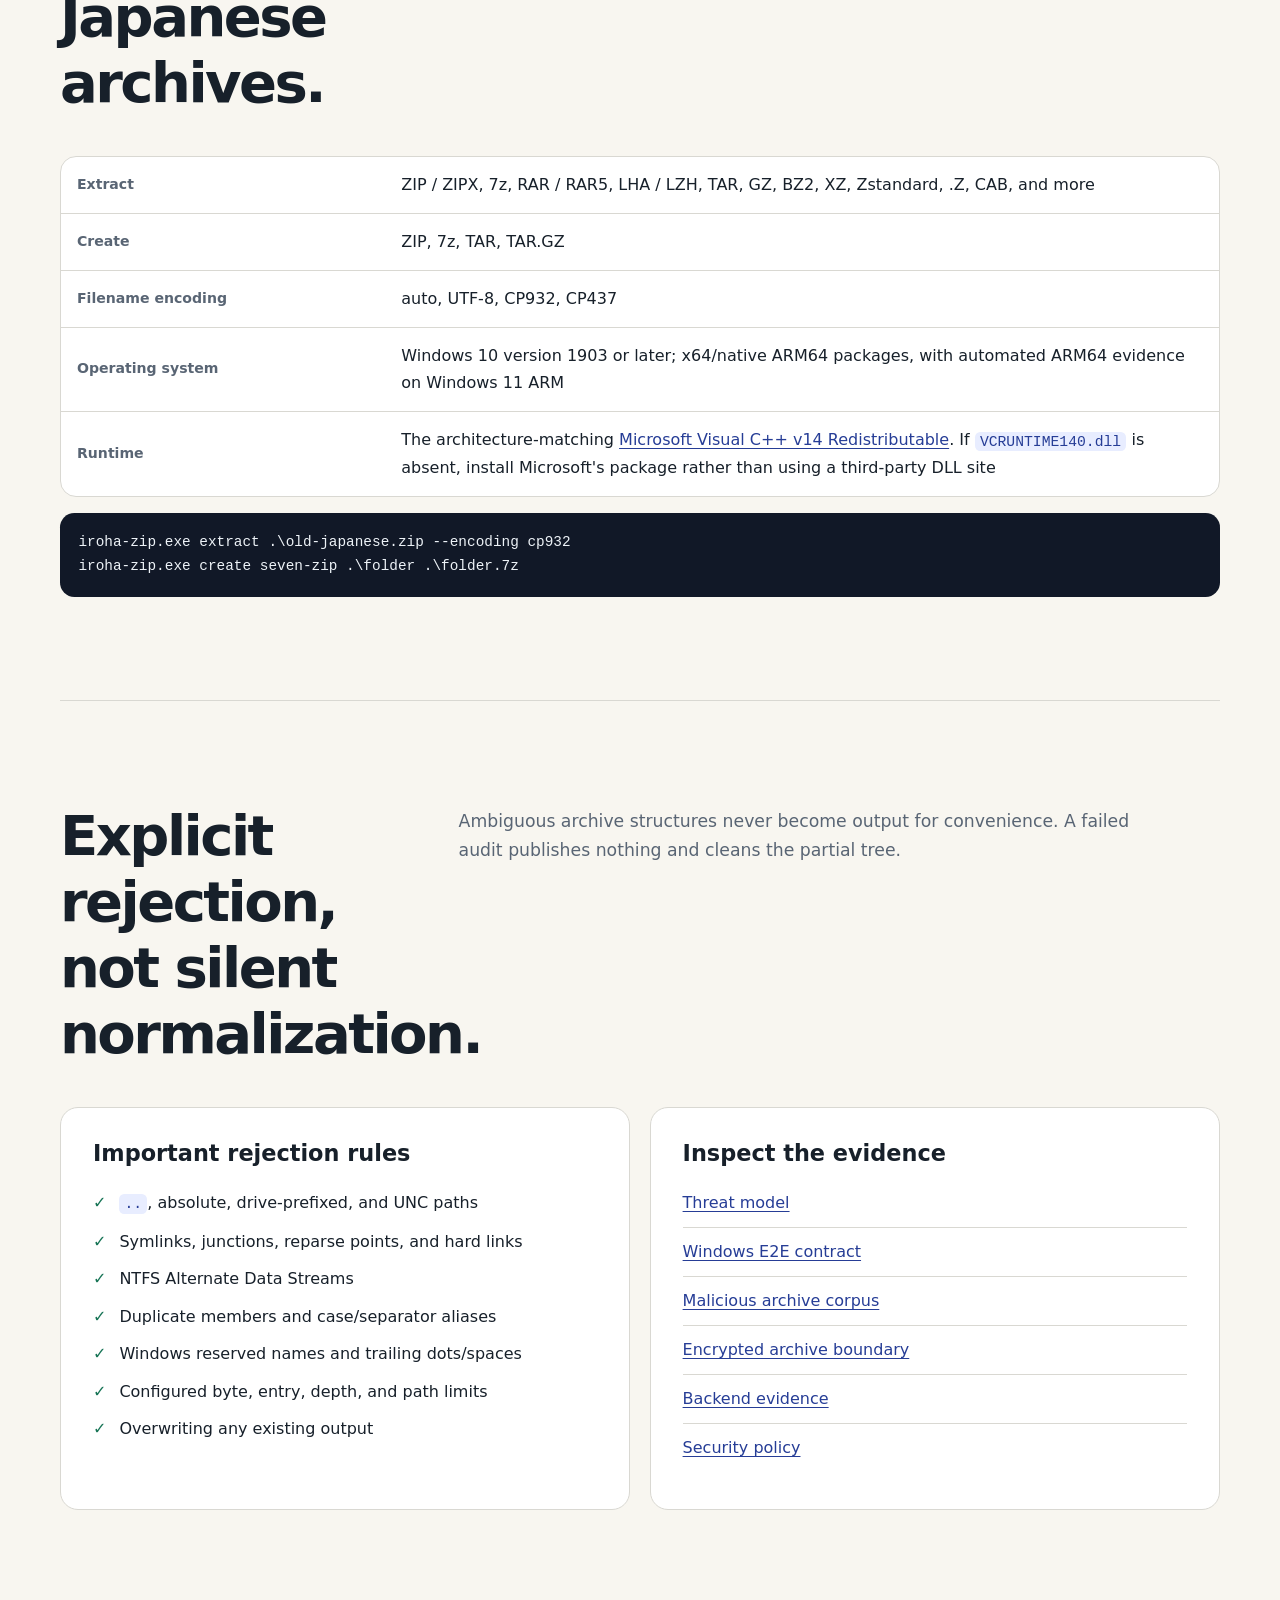
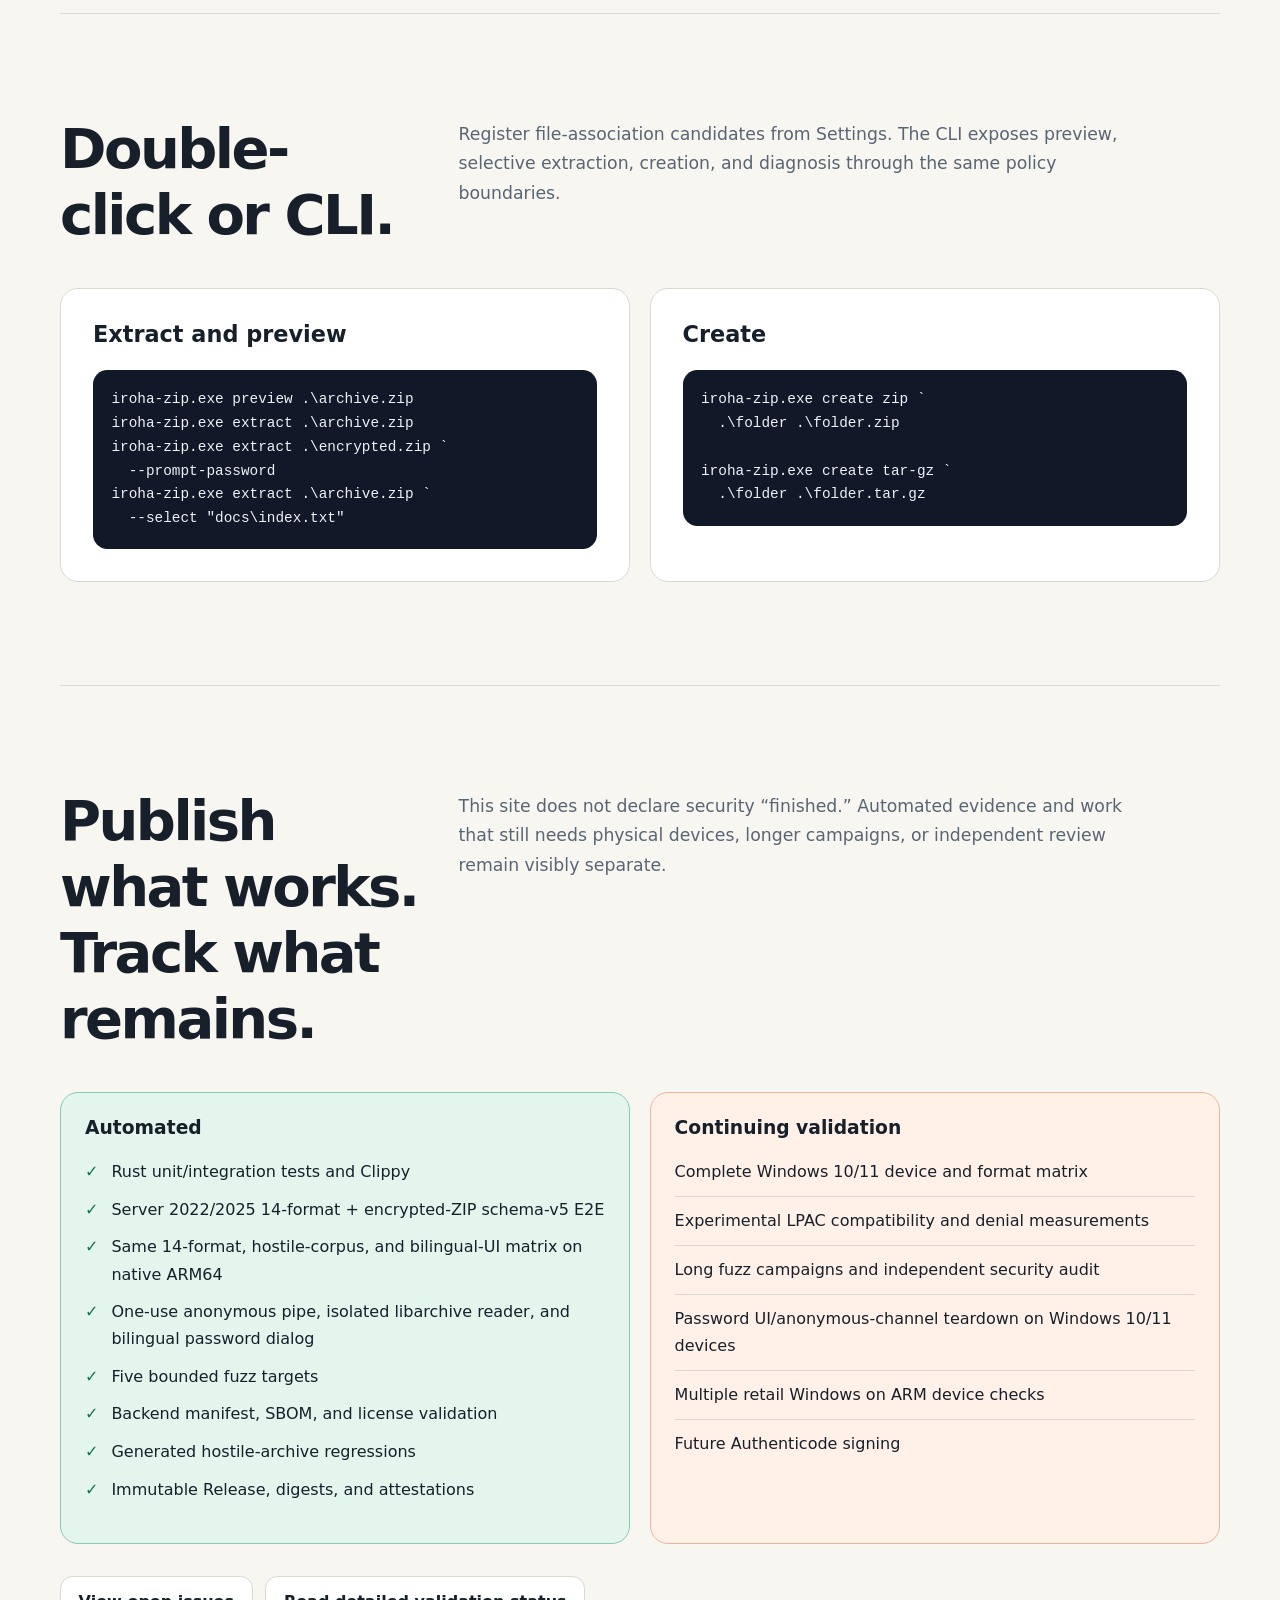
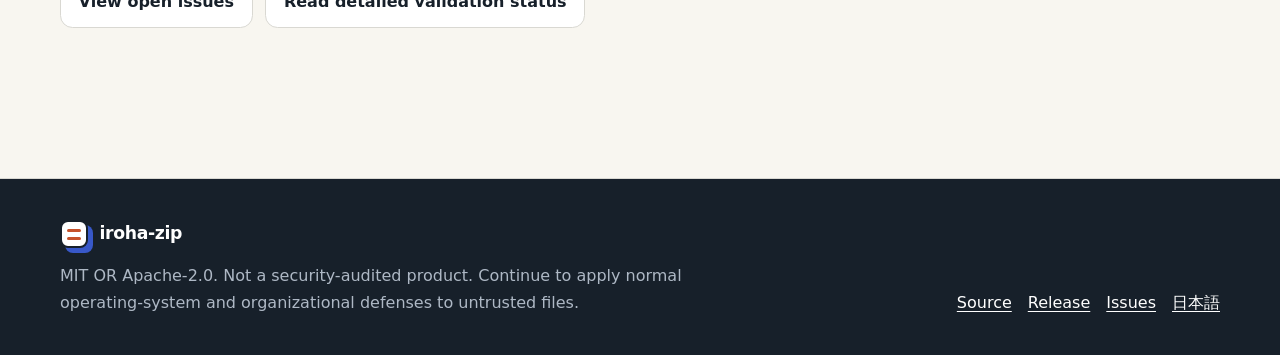
==== commit 4bd2e68a: "Update bilingual Pages for isolated password reader" ====
--- a/site/en/index.html
+++ b/site/en/index.html
@@ -213,6 +213,7 @@
               <li><a href="https://github.com/hjosugi/iroha-zip/blob/main/docs/THREAT_MODEL.md">Threat model</a></li>
               <li><a href="https://github.com/hjosugi/iroha-zip/blob/main/docs/WINDOWS_E2E.md">Windows E2E contract</a></li>
               <li><a href="https://github.com/hjosugi/iroha-zip/blob/main/docs/MALICIOUS_CORPUS.md">Malicious archive corpus</a></li>
+              <li><a href="https://github.com/hjosugi/iroha-zip/blob/main/docs/ENCRYPTED_ARCHIVES.md">Encrypted archive boundary</a></li>
               <li><a href="https://github.com/hjosugi/iroha-zip/blob/main/docs/BACKEND_EVIDENCE.md">Backend evidence</a></li>
               <li><a href="https://github.com/hjosugi/iroha-zip/security">Security policy</a></li>
             </ul>
@@ -260,7 +261,7 @@
               <li>Rust unit/integration tests and Clippy</li>
               <li>Server 2022/2025 14-format + encrypted-ZIP schema-v5 E2E</li>
               <li>Same 14-format, hostile-corpus, and bilingual-UI matrix on native ARM64</li>
-              <li>One-use ConPTY and bilingual password dialog</li>
+              <li>One-use anonymous pipe, isolated libarchive reader, and bilingual password dialog</li>
               <li>Five bounded fuzz targets</li>
               <li>Backend manifest, SBOM, and license validation</li>
               <li>Generated hostile-archive regressions</li>
@@ -273,7 +274,7 @@
               <li>Complete Windows 10/11 device and format matrix</li>
               <li>Experimental LPAC compatibility and denial measurements</li>
               <li>Long fuzz campaigns and independent security audit</li>
-              <li>Password UI/ConPTY teardown on Windows 10/11 devices</li>
+              <li>Password UI/anonymous-channel teardown on Windows 10/11 devices</li>
               <li>Multiple retail Windows on ARM device checks</li>
               <li>Future Authenticode signing</li>
             </ul>
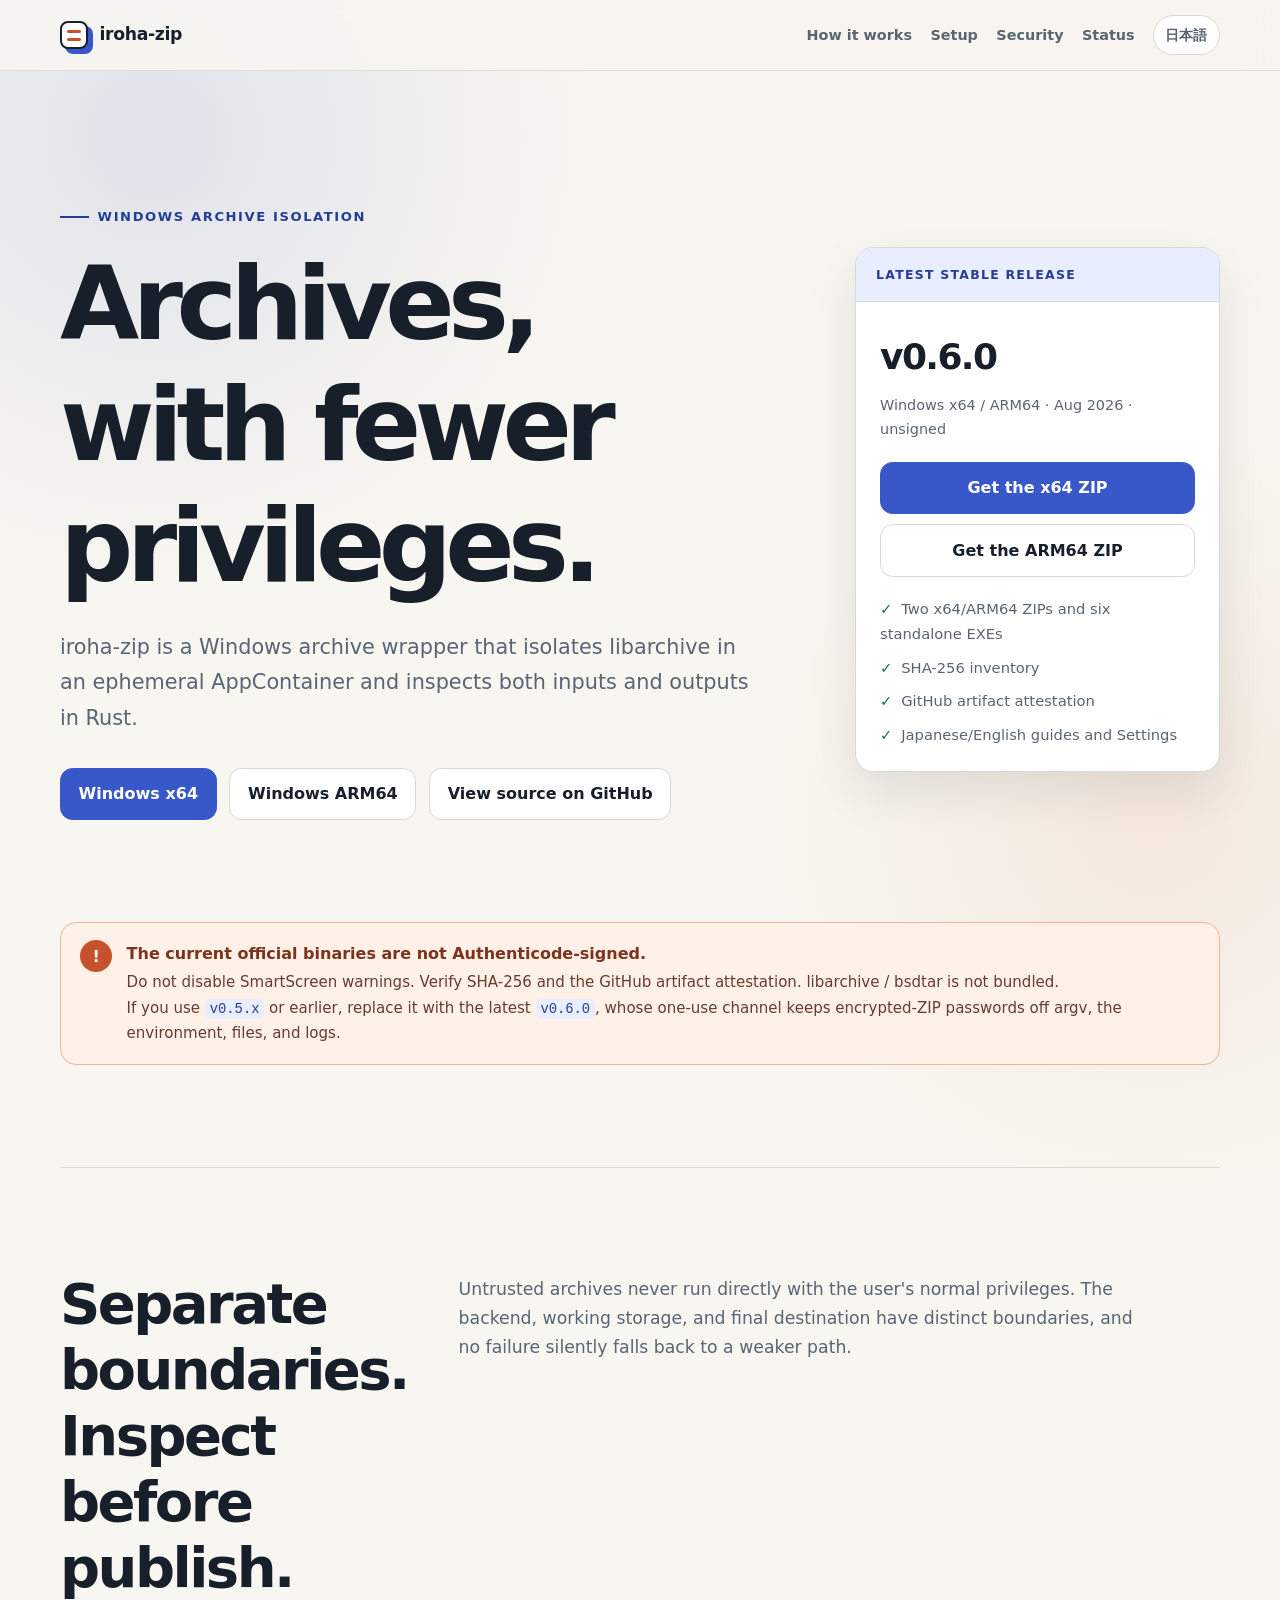
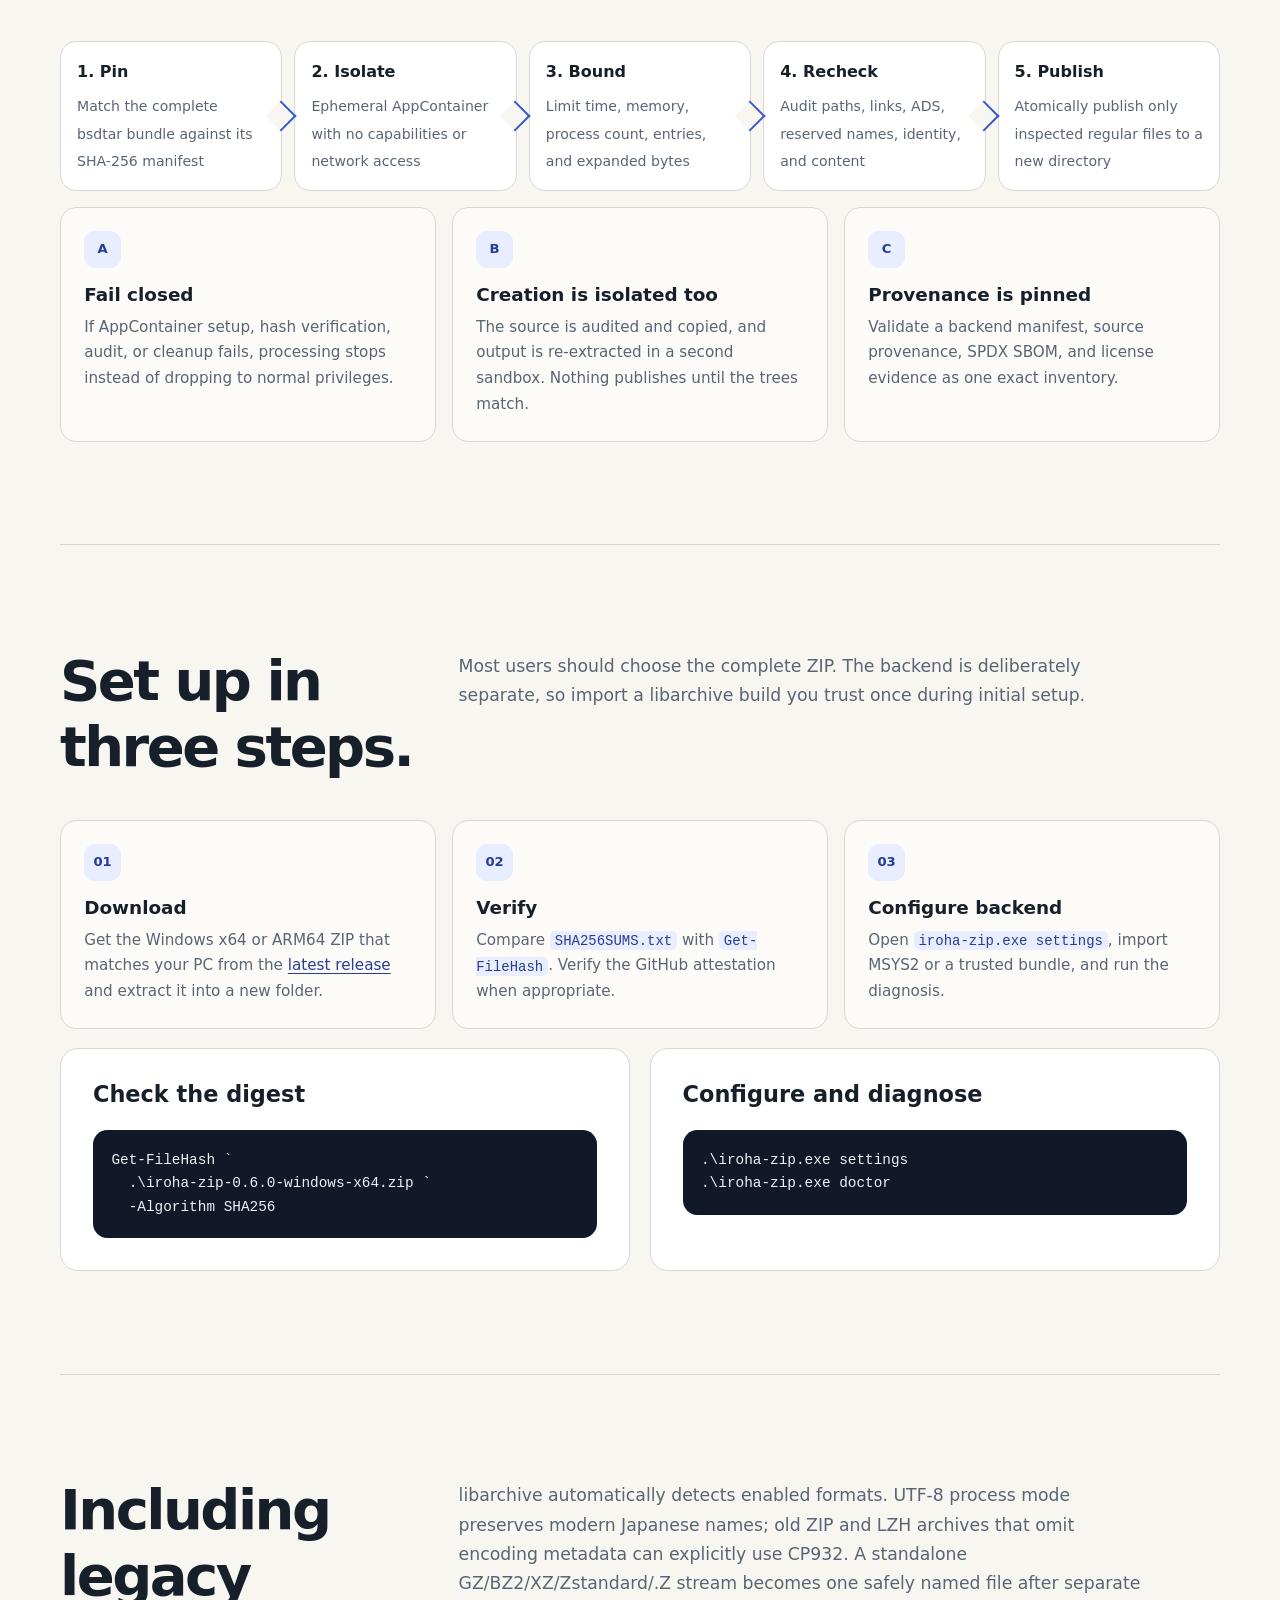
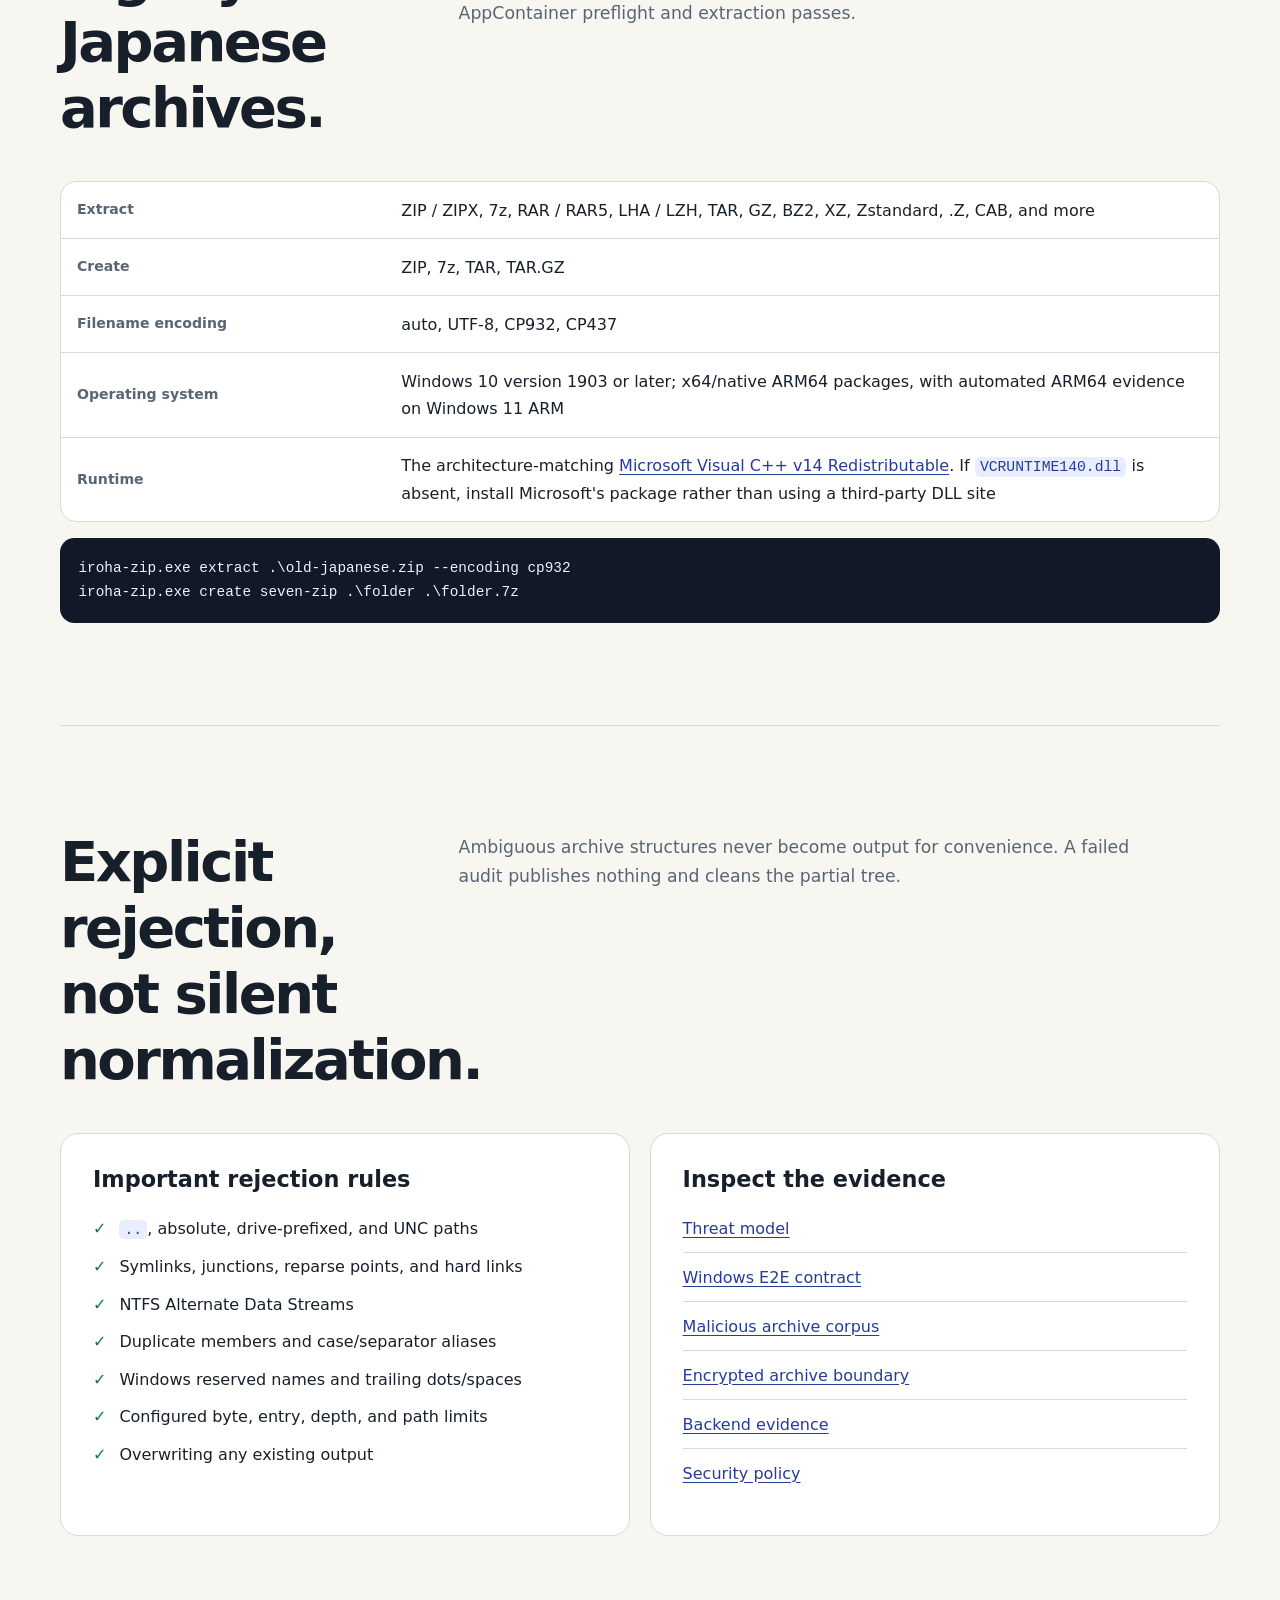
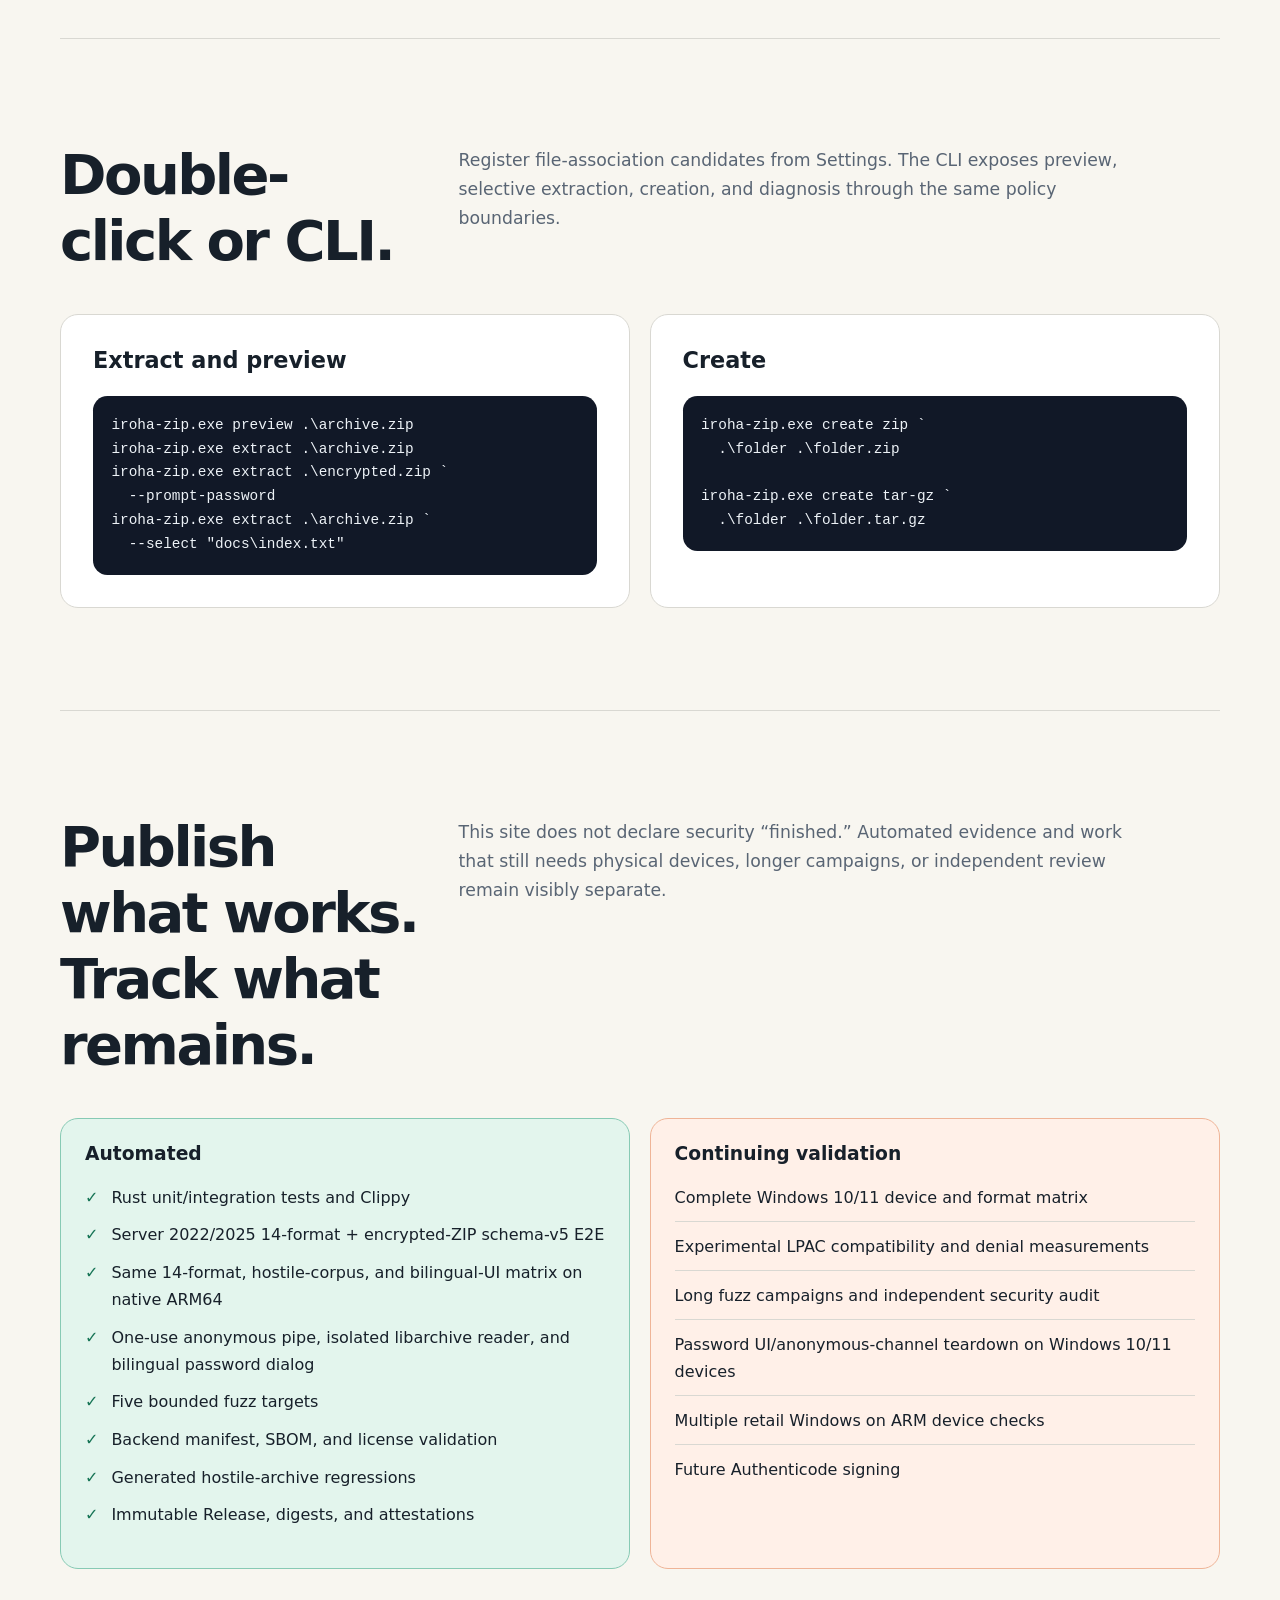
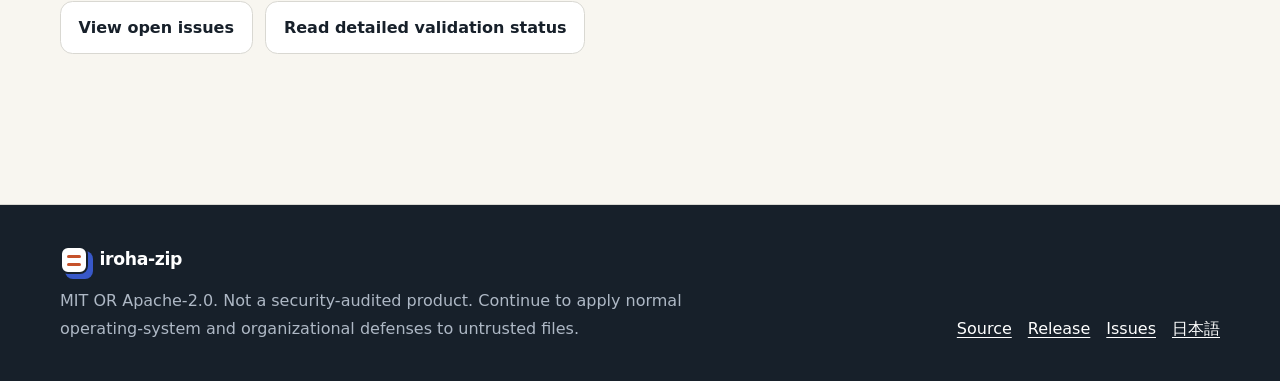
==== commit 039336ab: "Prepare unsigned v0.6.0 release" ====
--- a/site/en/index.html
+++ b/site/en/index.html
@@ -62,7 +62,7 @@
           <aside class="release-card" aria-label="Latest release">
             <div class="release-card-head">Latest stable release</div>
             <div class="release-card-body">
-              <p class="release-version" data-release-version>v0.5.3</p>
+              <p class="release-version" data-release-version>v0.6.0</p>
               <p class="release-meta">
                 Windows x64 / ARM64 · <span data-release-date>Aug 2026</span> · unsigned
               </p>
@@ -89,7 +89,7 @@
           <div>
             <strong>The current official binaries are not Authenticode-signed.</strong>
             <p>Do not disable SmartScreen warnings. Verify SHA-256 and the GitHub artifact attestation. libarchive / bsdtar is not bundled.</p>
-            <p>If you use <code>v0.4.0</code>, replace it with the latest <code>v0.5.3</code>, which prevents sandboxed children from executing before isolation verification.</p>
+            <p>If you use <code>v0.5.x</code> or earlier, replace it with the latest <code>v0.6.0</code>, whose one-use channel keeps encrypted-ZIP passwords off argv, the environment, files, and logs.</p>
           </div>
         </div>
       </div>
@@ -157,7 +157,7 @@
           <div class="panel">
             <h3>Check the digest</h3>
             <pre><code>Get-FileHash `
-  .\iroha-zip-0.5.3-windows-x64.zip `
+  .\iroha-zip-0.6.0-windows-x64.zip `
   -Algorithm SHA256</code></pre>
           </div>
           <div class="panel">
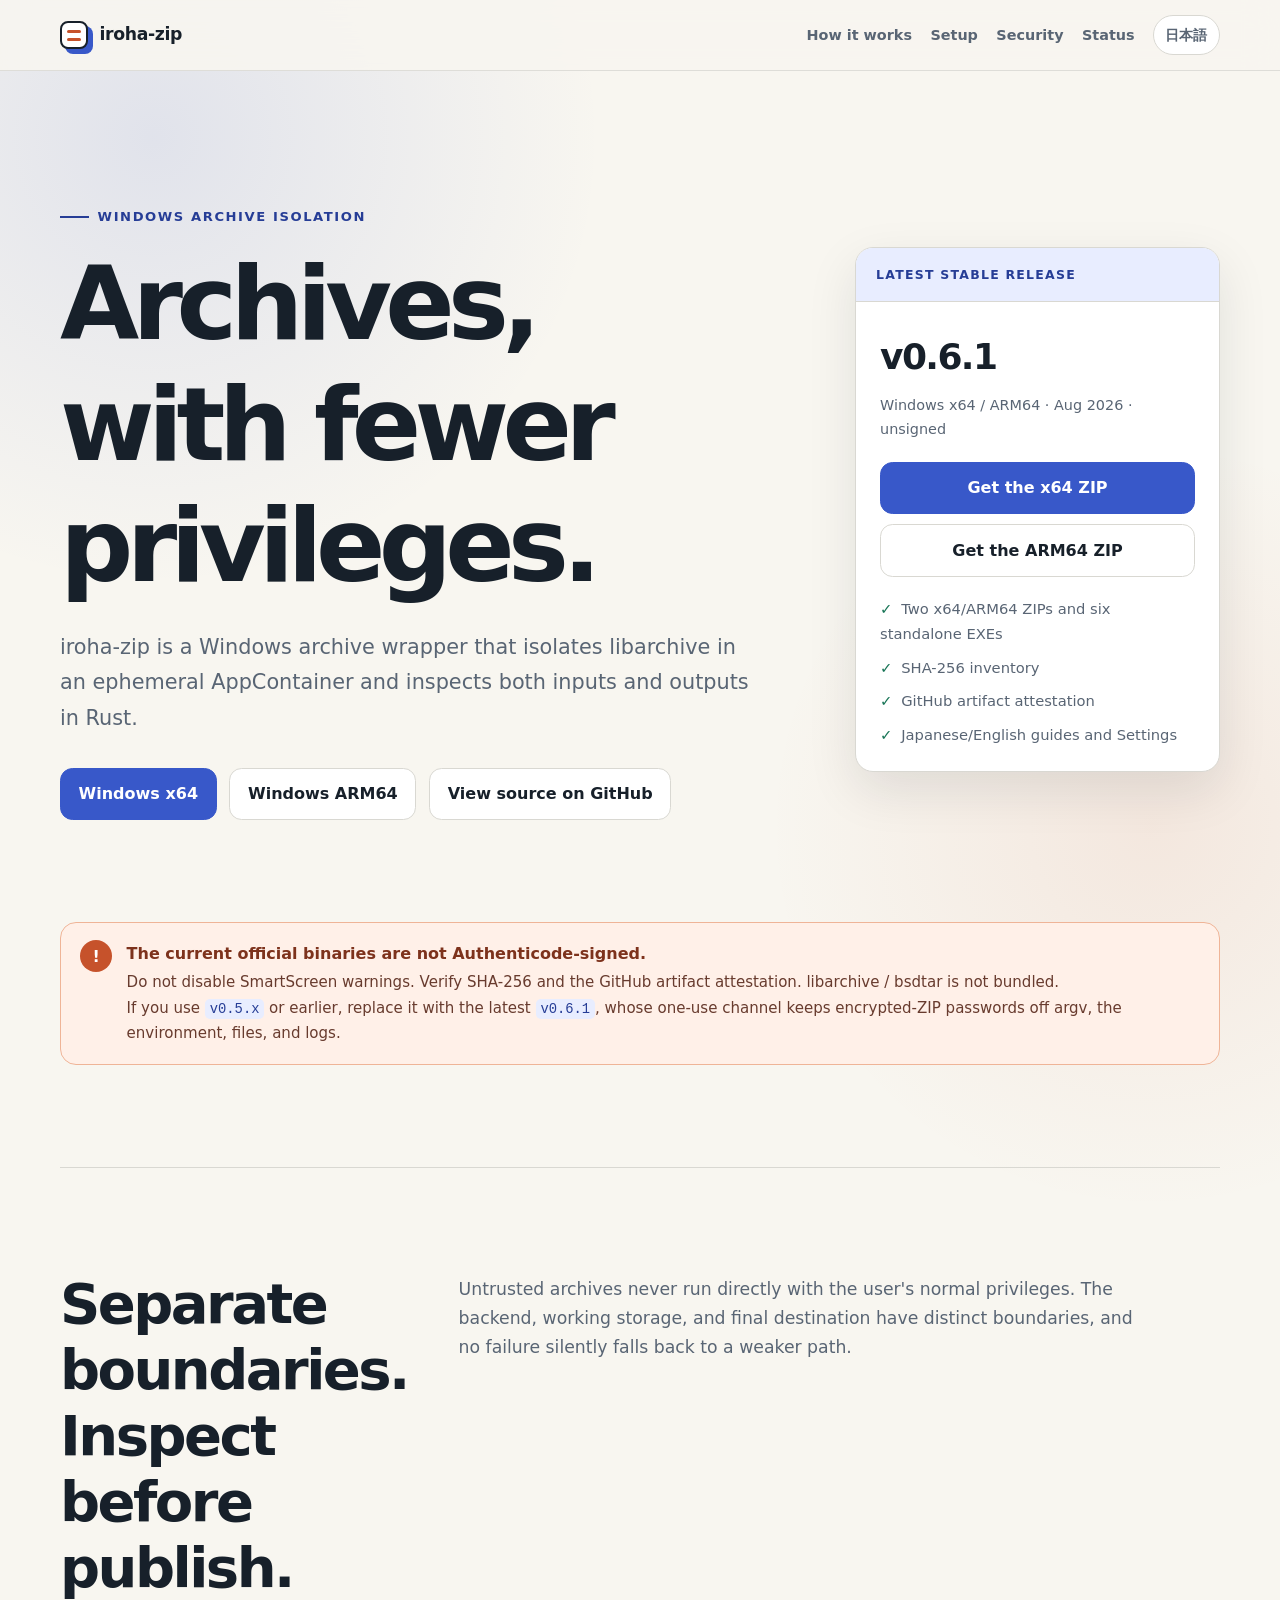
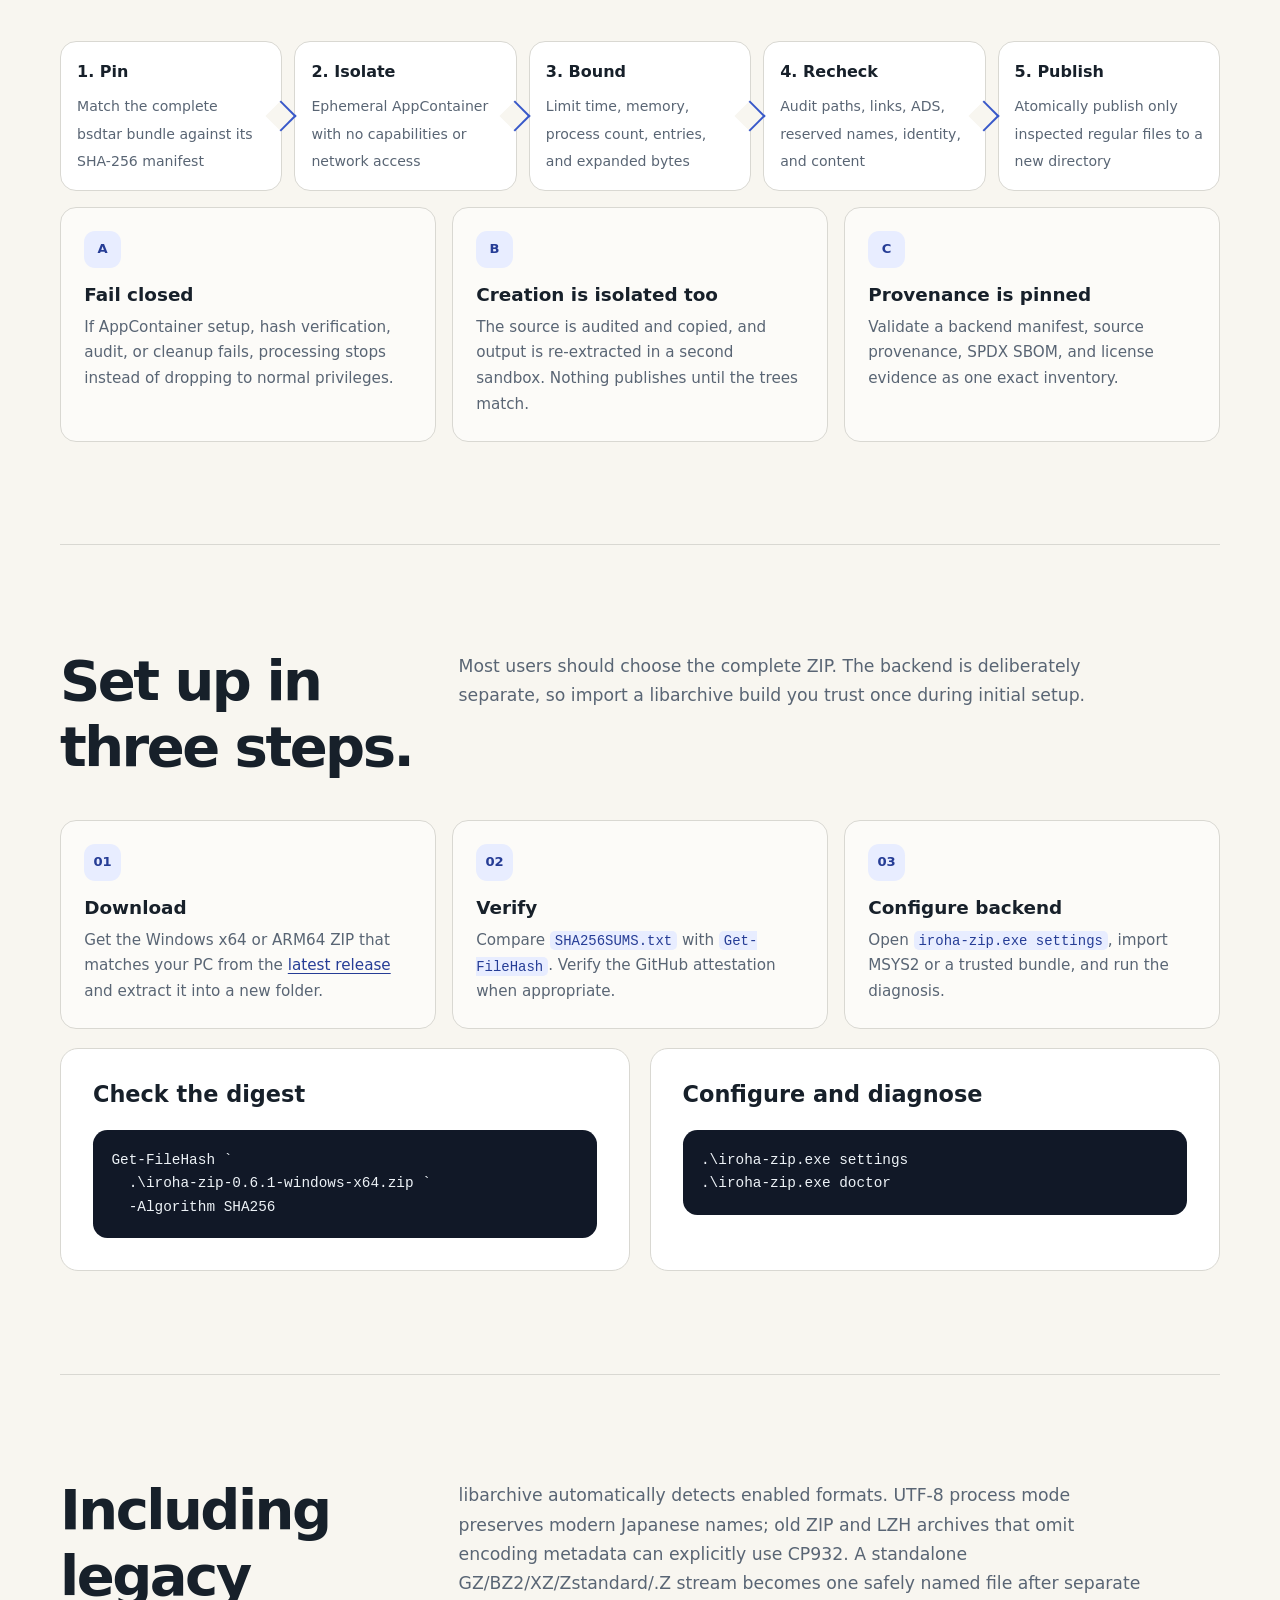
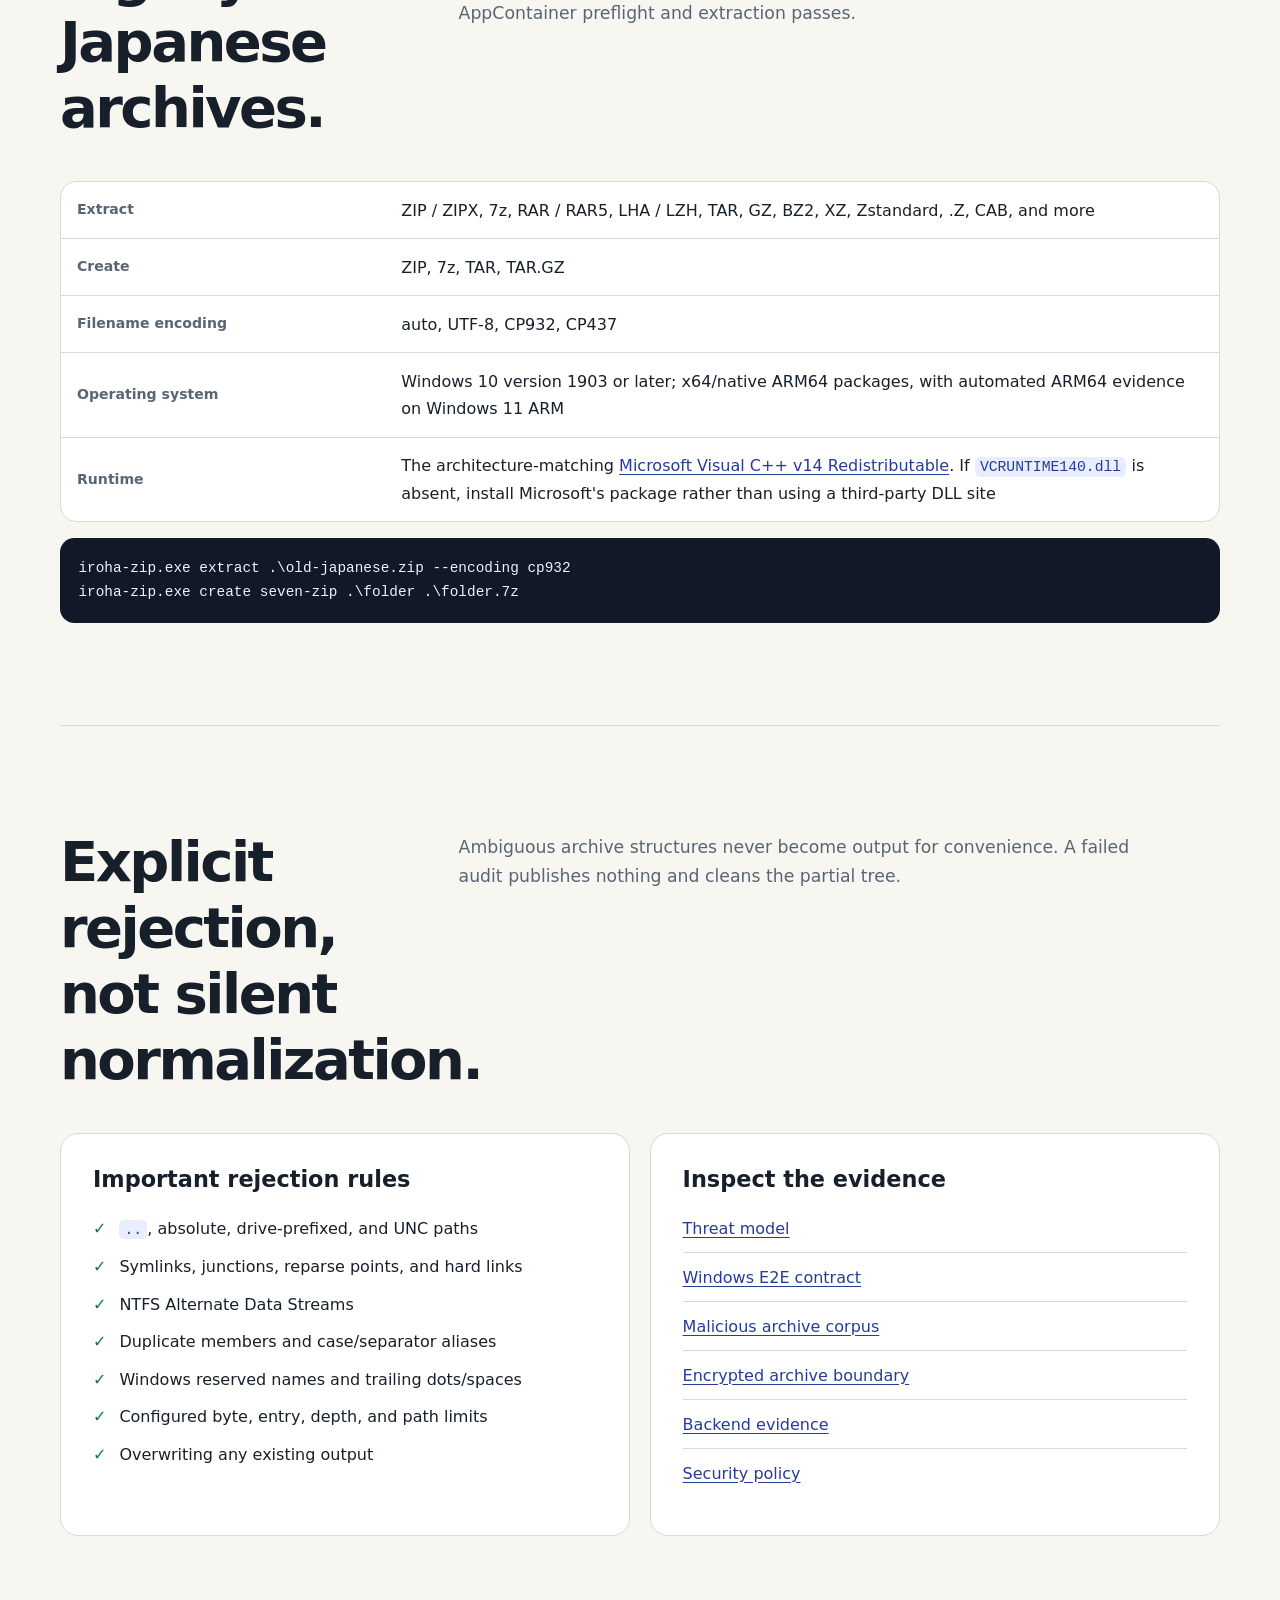
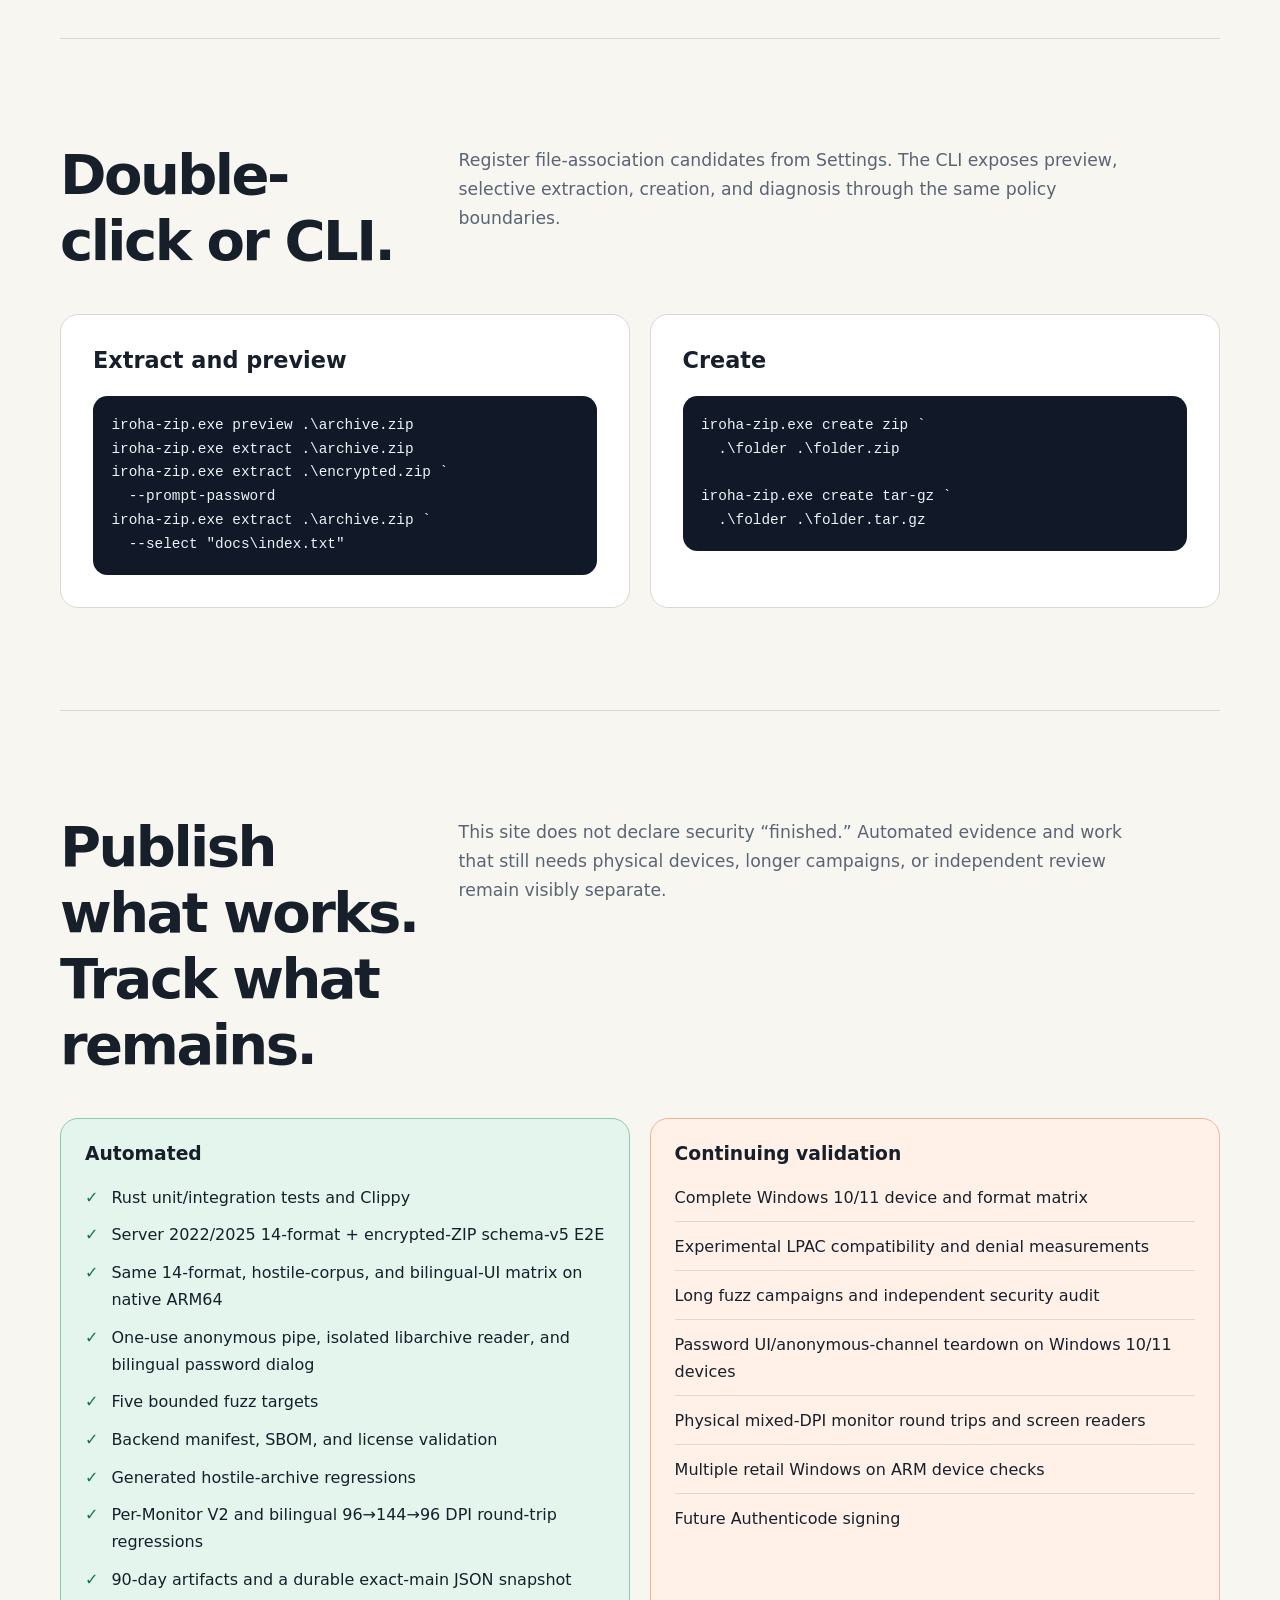
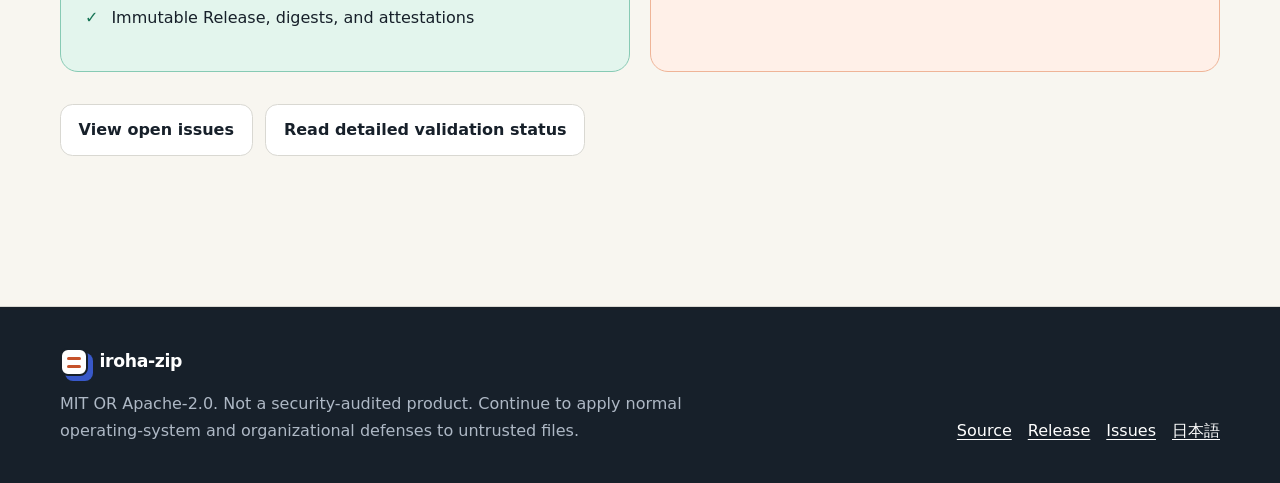
==== commit 0b4e9ba5: "Prepare v0.6.1 release" ====
--- a/site/en/index.html
+++ b/site/en/index.html
@@ -62,7 +62,7 @@
           <aside class="release-card" aria-label="Latest release">
             <div class="release-card-head">Latest stable release</div>
             <div class="release-card-body">
-              <p class="release-version" data-release-version>v0.6.0</p>
+              <p class="release-version" data-release-version>v0.6.1</p>
               <p class="release-meta">
                 Windows x64 / ARM64 · <span data-release-date>Aug 2026</span> · unsigned
               </p>
@@ -89,7 +89,7 @@
           <div>
             <strong>The current official binaries are not Authenticode-signed.</strong>
             <p>Do not disable SmartScreen warnings. Verify SHA-256 and the GitHub artifact attestation. libarchive / bsdtar is not bundled.</p>
-            <p>If you use <code>v0.5.x</code> or earlier, replace it with the latest <code>v0.6.0</code>, whose one-use channel keeps encrypted-ZIP passwords off argv, the environment, files, and logs.</p>
+            <p>If you use <code>v0.5.x</code> or earlier, replace it with the latest <code>v0.6.1</code>, whose one-use channel keeps encrypted-ZIP passwords off argv, the environment, files, and logs.</p>
           </div>
         </div>
       </div>
@@ -157,7 +157,7 @@
           <div class="panel">
             <h3>Check the digest</h3>
             <pre><code>Get-FileHash `
-  .\iroha-zip-0.6.0-windows-x64.zip `
+  .\iroha-zip-0.6.1-windows-x64.zip `
   -Algorithm SHA256</code></pre>
           </div>
           <div class="panel">
@@ -265,6 +265,8 @@
               <li>Five bounded fuzz targets</li>
               <li>Backend manifest, SBOM, and license validation</li>
               <li>Generated hostile-archive regressions</li>
+              <li>Per-Monitor V2 and bilingual 96→144→96 DPI round-trip regressions</li>
+              <li>90-day artifacts and a durable exact-main JSON snapshot</li>
               <li>Immutable Release, digests, and attestations</li>
             </ul>
           </div>
@@ -275,6 +277,7 @@
               <li>Experimental LPAC compatibility and denial measurements</li>
               <li>Long fuzz campaigns and independent security audit</li>
               <li>Password UI/anonymous-channel teardown on Windows 10/11 devices</li>
+              <li>Physical mixed-DPI monitor round trips and screen readers</li>
               <li>Multiple retail Windows on ARM device checks</li>
               <li>Future Authenticode signing</li>
             </ul>
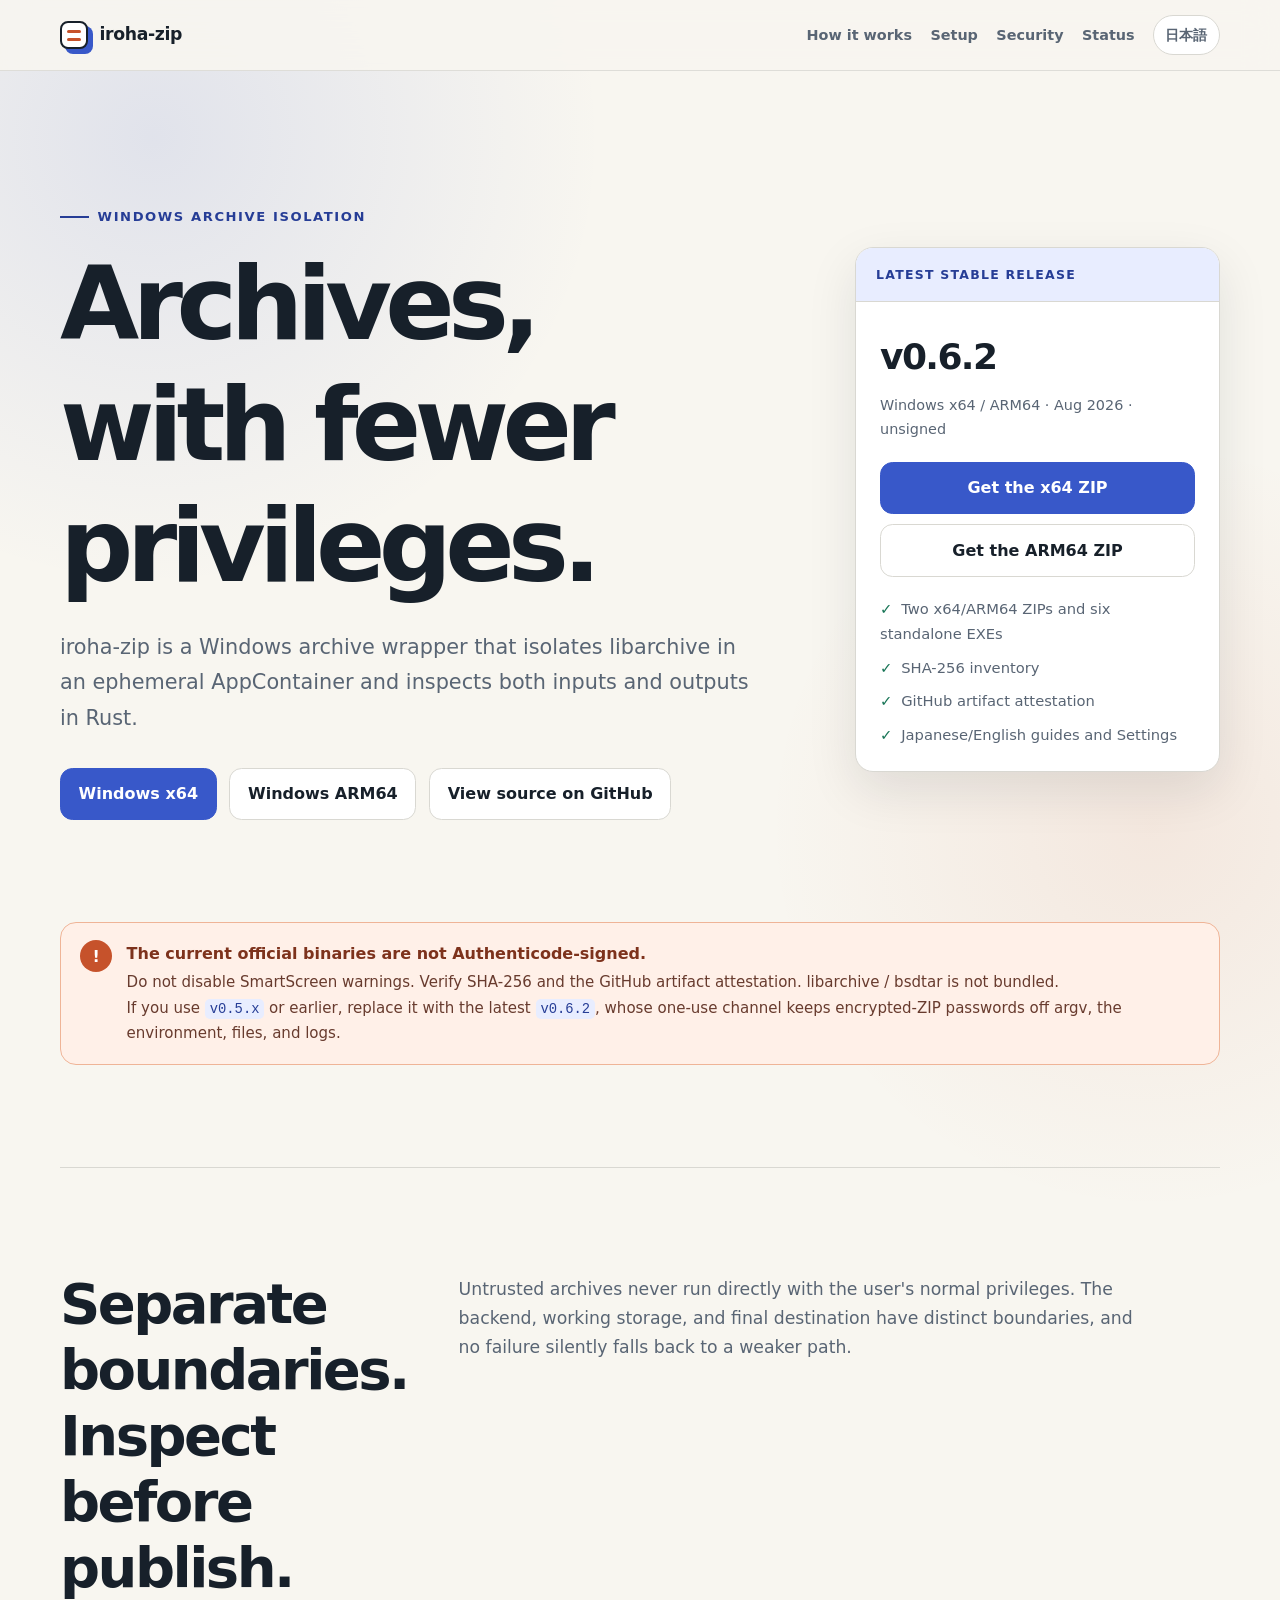
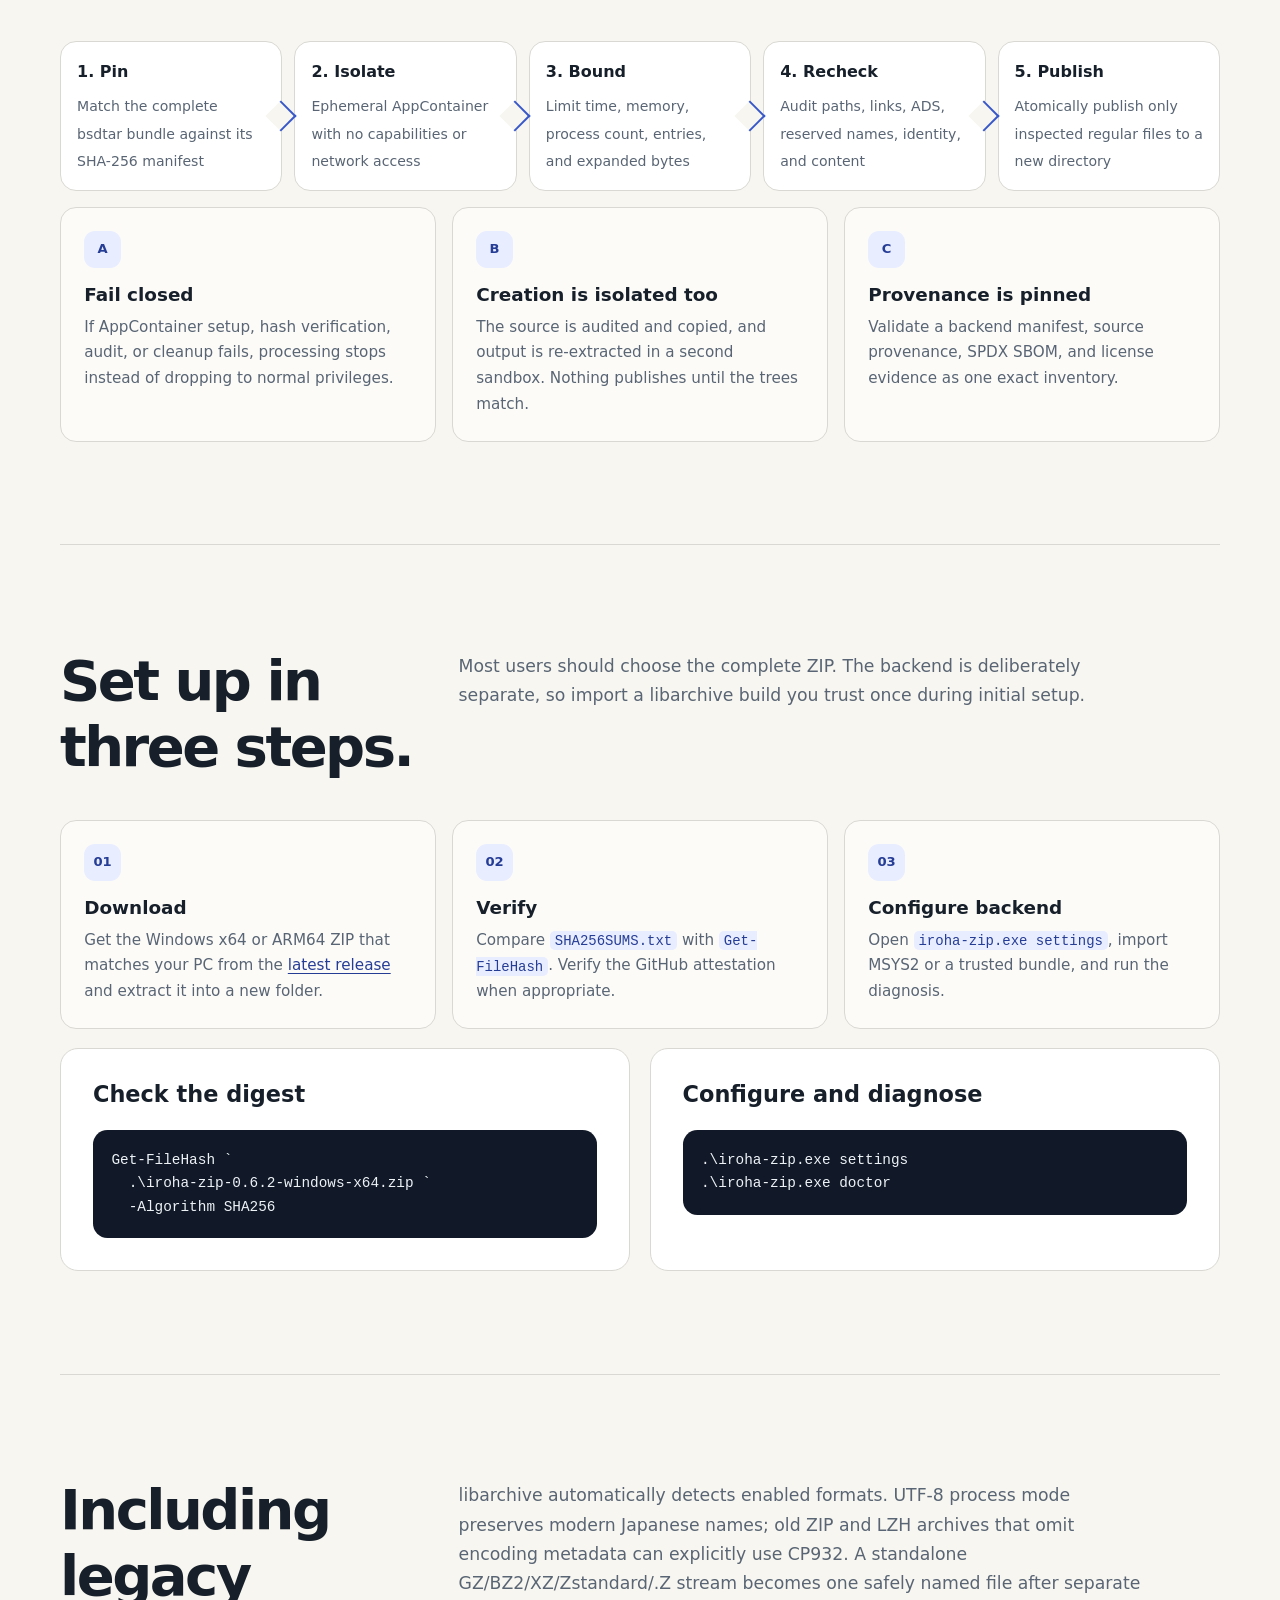
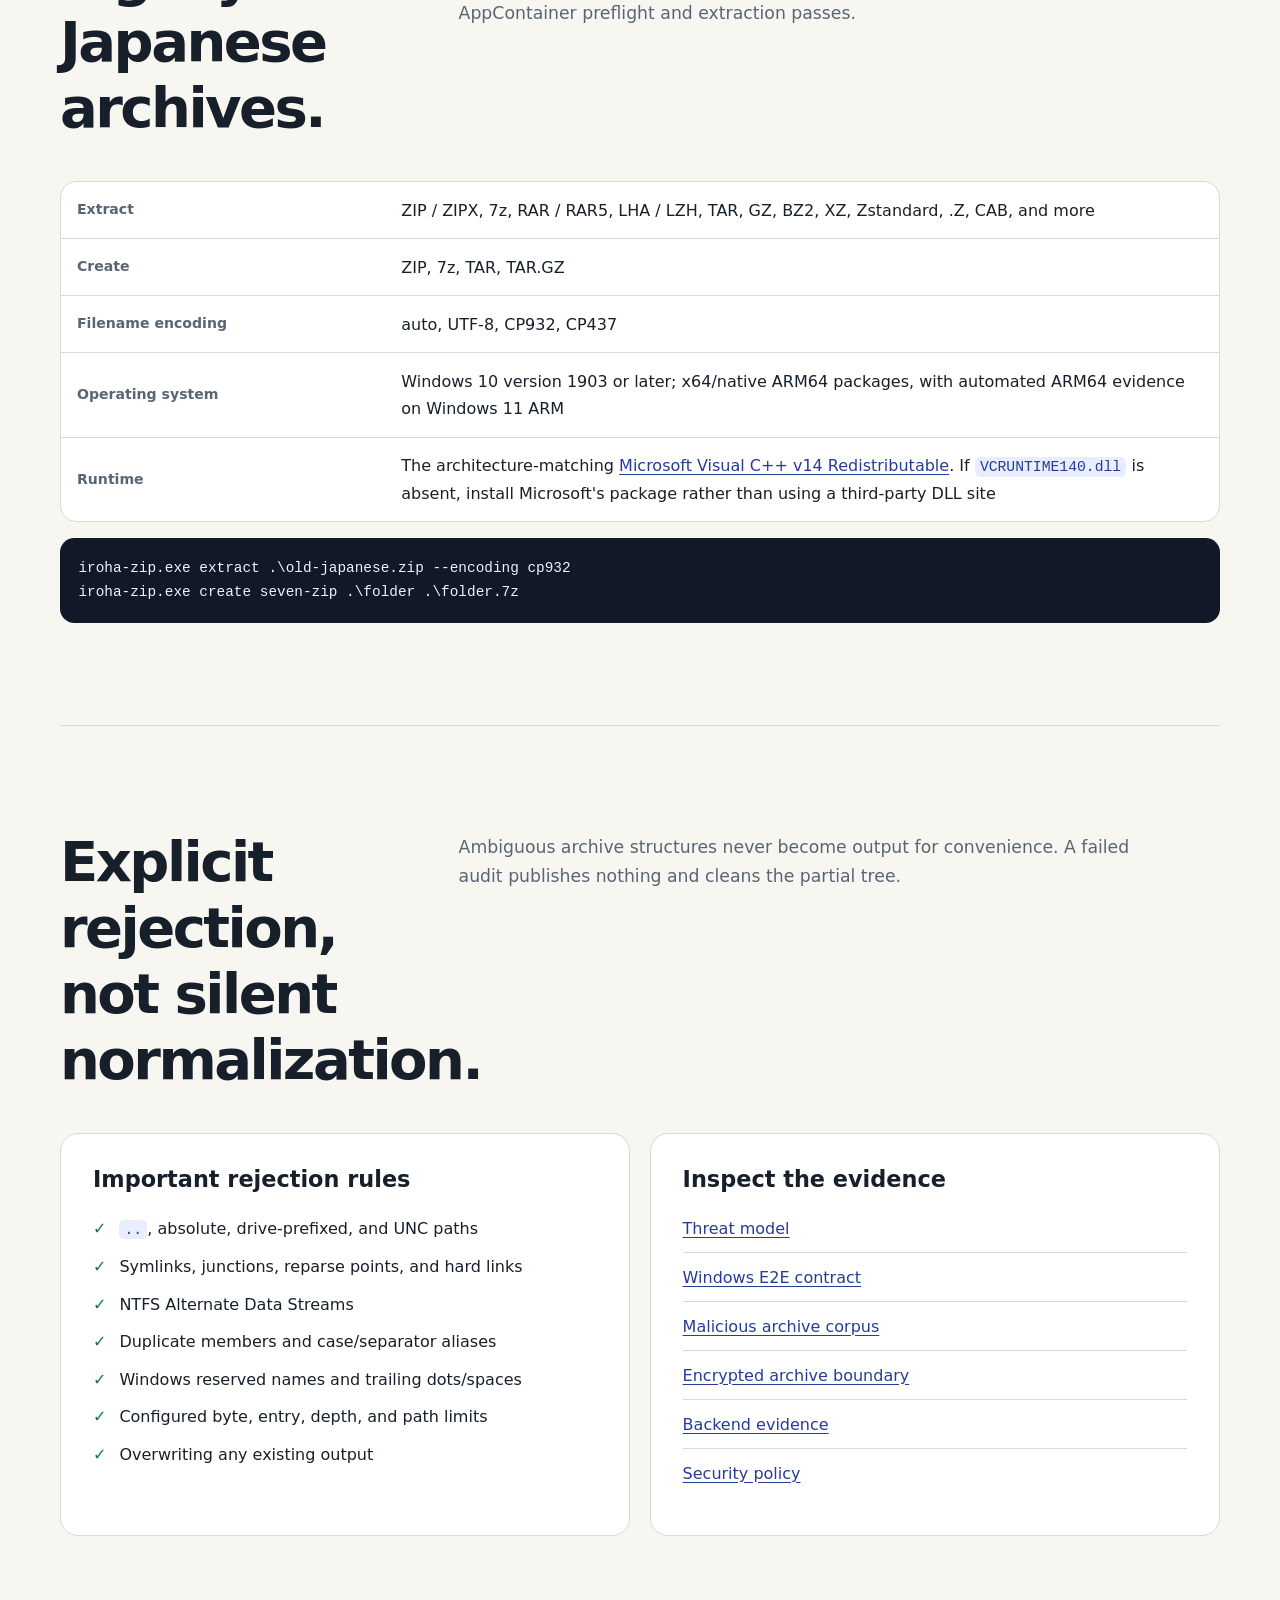
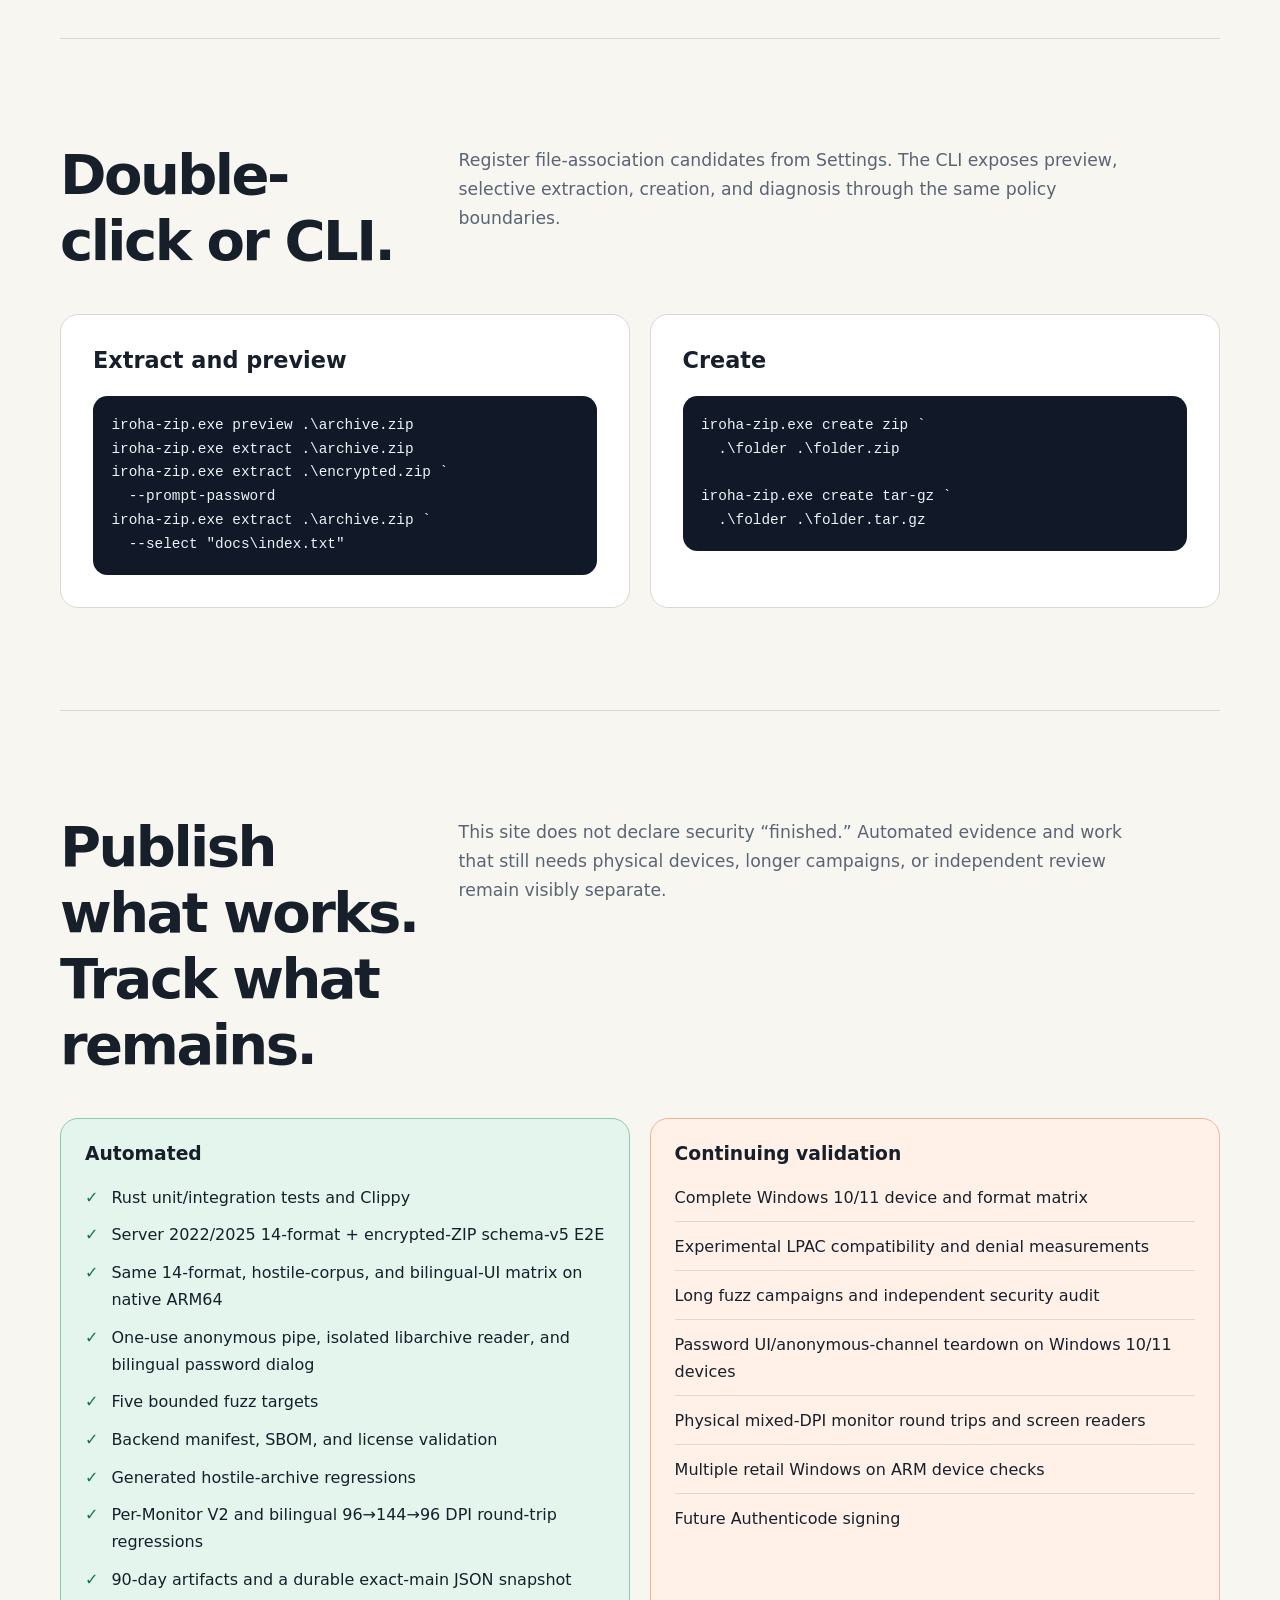
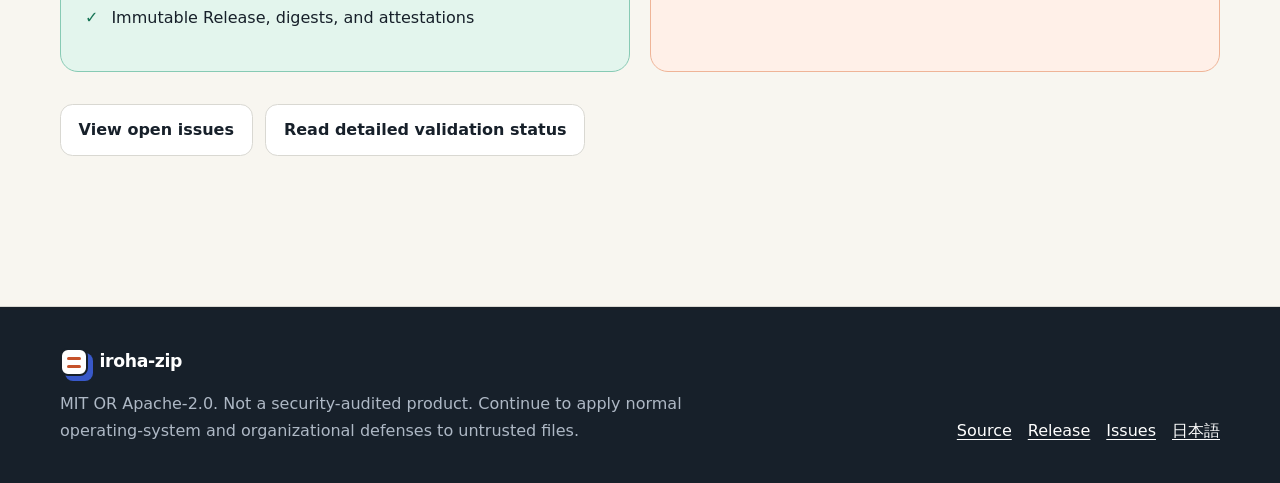
==== commit 2f70475e: "Prepare v0.6.2 release" ====
--- a/site/en/index.html
+++ b/site/en/index.html
@@ -62,7 +62,7 @@
           <aside class="release-card" aria-label="Latest release">
             <div class="release-card-head">Latest stable release</div>
             <div class="release-card-body">
-              <p class="release-version" data-release-version>v0.6.1</p>
+              <p class="release-version" data-release-version>v0.6.2</p>
               <p class="release-meta">
                 Windows x64 / ARM64 · <span data-release-date>Aug 2026</span> · unsigned
               </p>
@@ -89,7 +89,7 @@
           <div>
             <strong>The current official binaries are not Authenticode-signed.</strong>
             <p>Do not disable SmartScreen warnings. Verify SHA-256 and the GitHub artifact attestation. libarchive / bsdtar is not bundled.</p>
-            <p>If you use <code>v0.5.x</code> or earlier, replace it with the latest <code>v0.6.1</code>, whose one-use channel keeps encrypted-ZIP passwords off argv, the environment, files, and logs.</p>
+            <p>If you use <code>v0.5.x</code> or earlier, replace it with the latest <code>v0.6.2</code>, whose one-use channel keeps encrypted-ZIP passwords off argv, the environment, files, and logs.</p>
           </div>
         </div>
       </div>
@@ -157,7 +157,7 @@
           <div class="panel">
             <h3>Check the digest</h3>
             <pre><code>Get-FileHash `
-  .\iroha-zip-0.6.1-windows-x64.zip `
+  .\iroha-zip-0.6.2-windows-x64.zip `
   -Algorithm SHA256</code></pre>
           </div>
           <div class="panel">
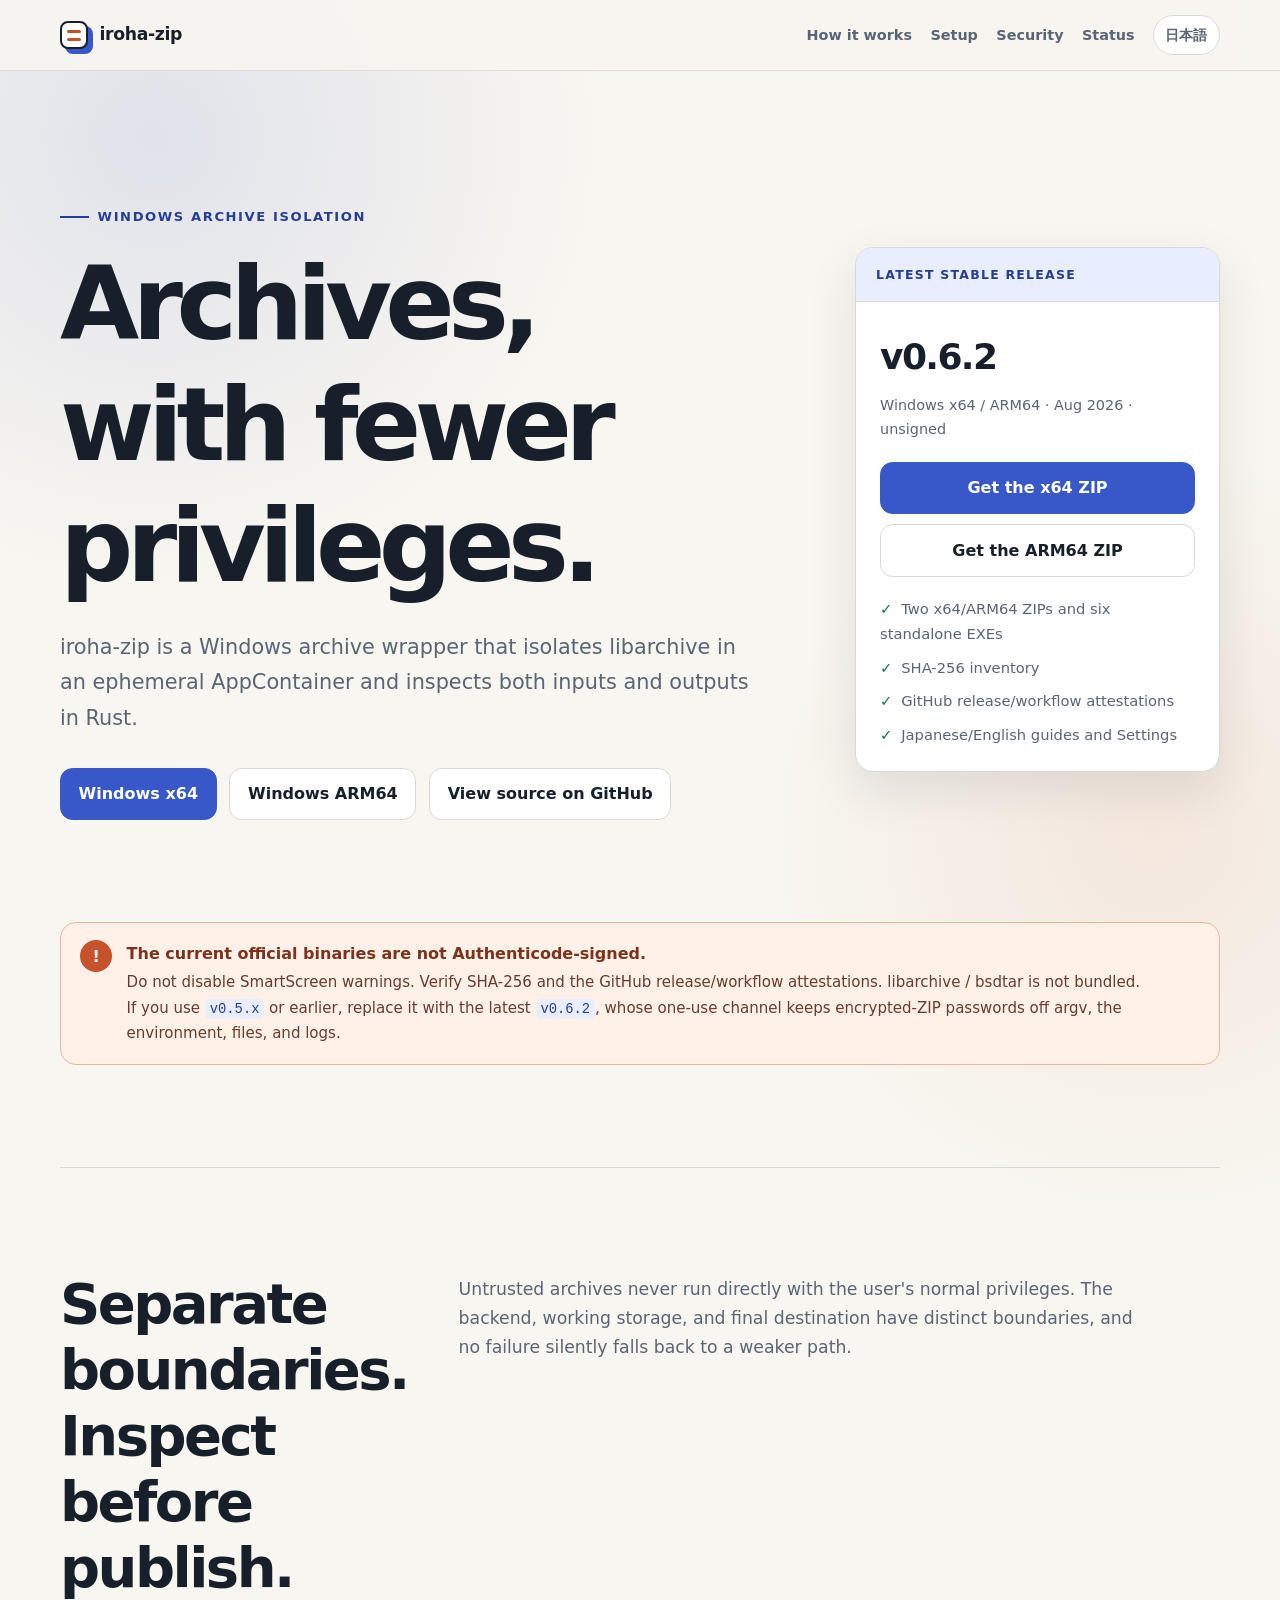
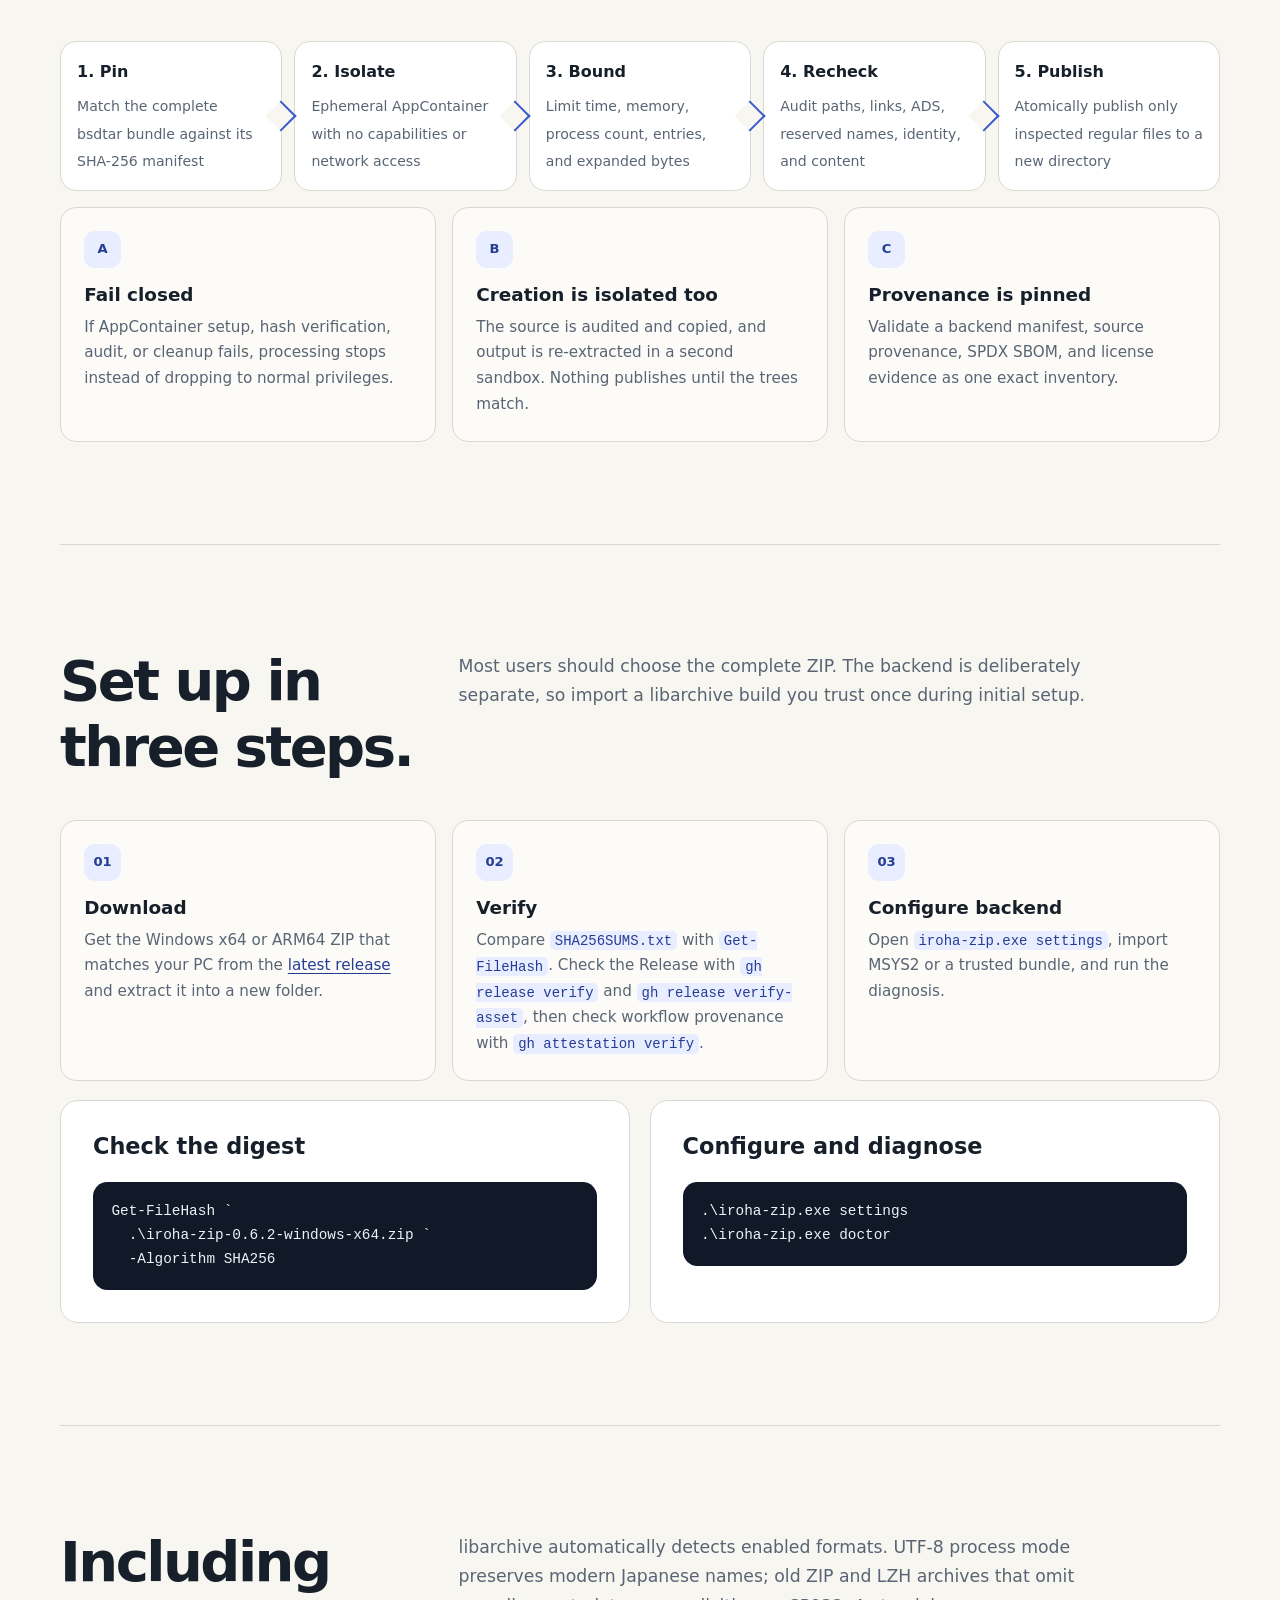
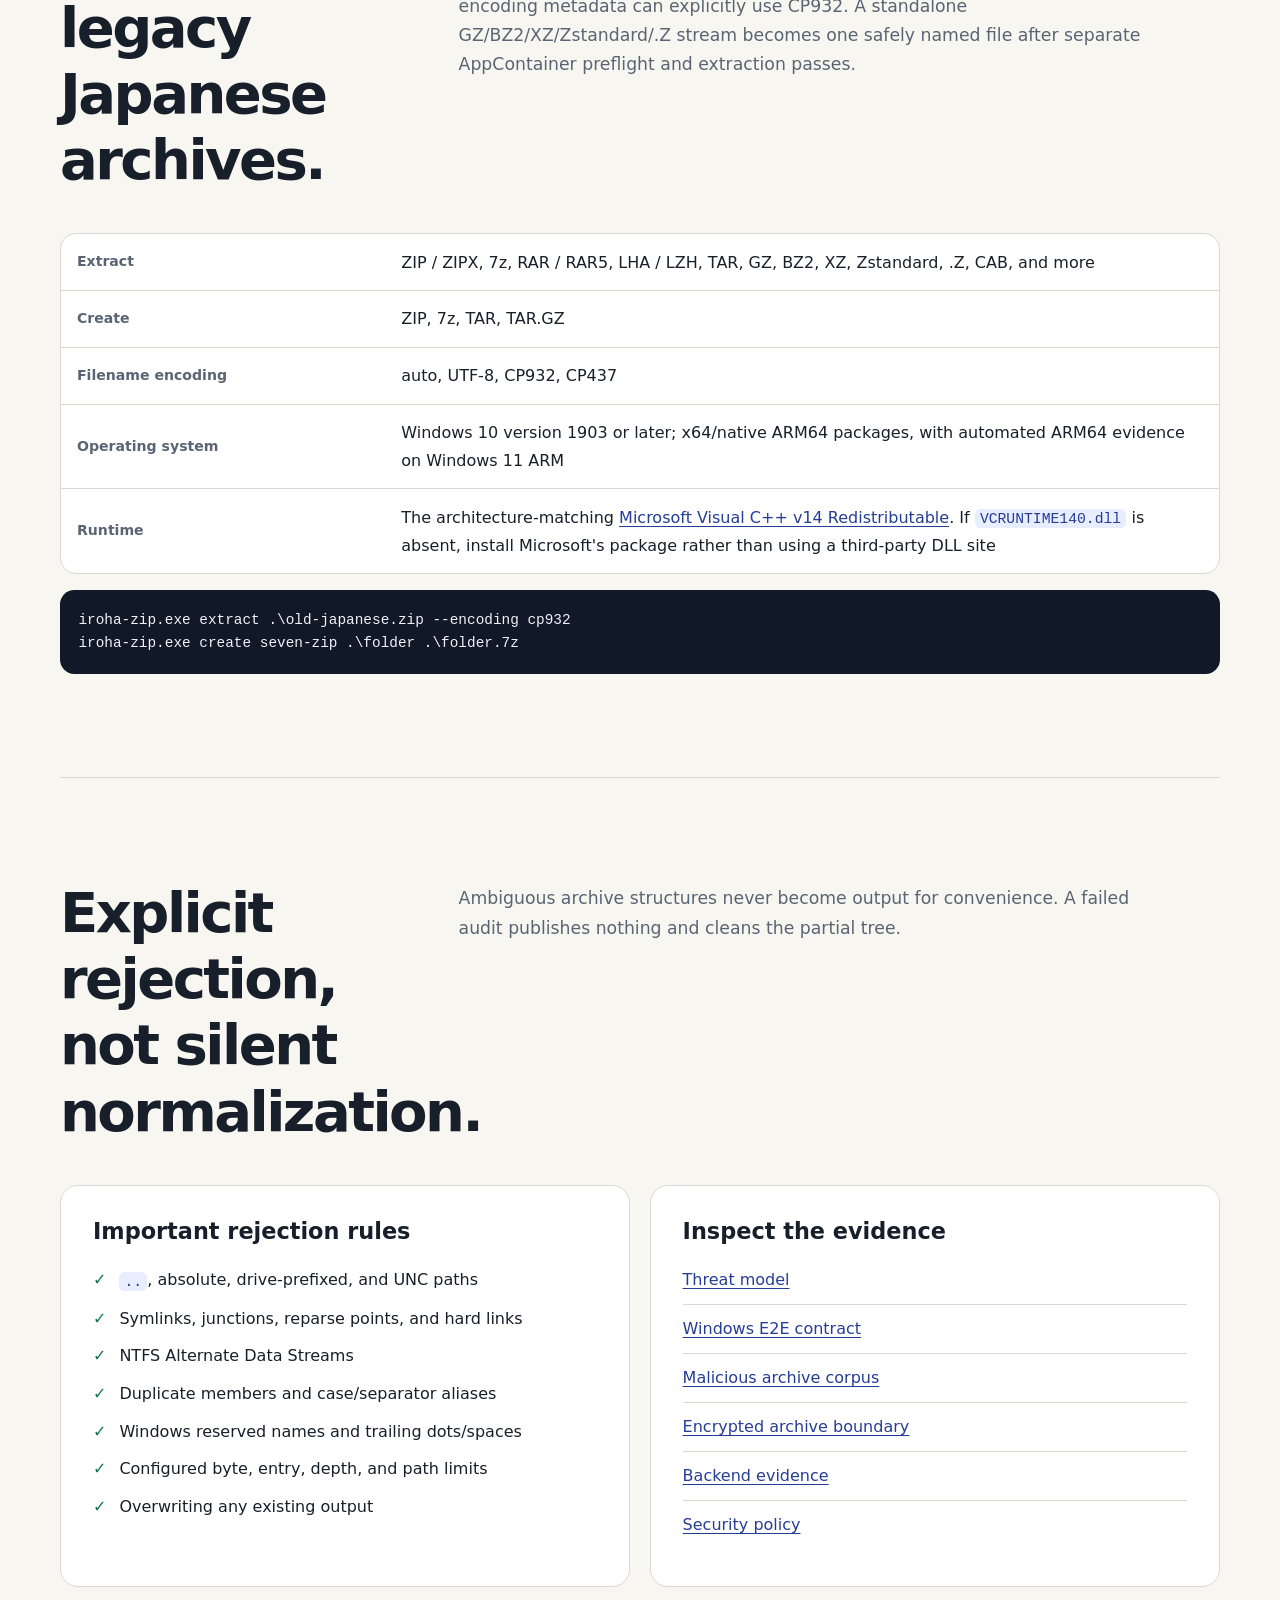
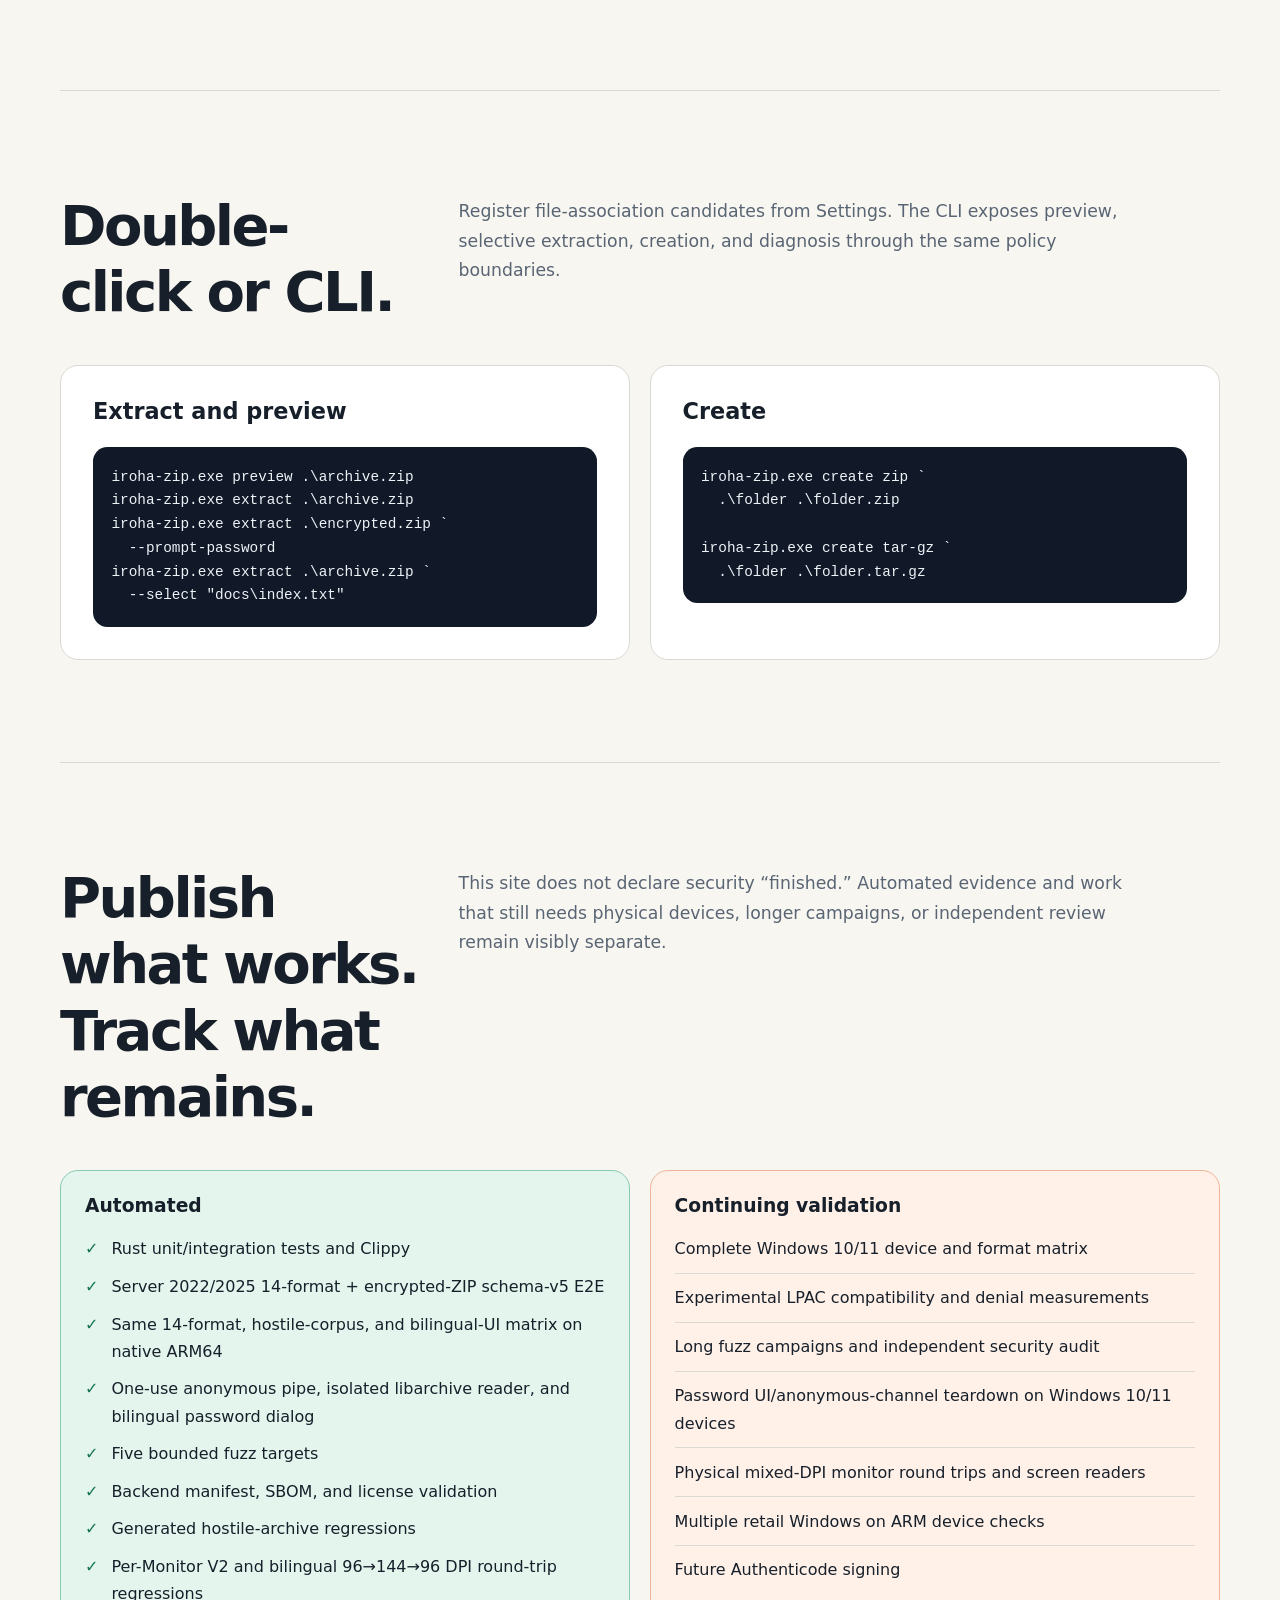
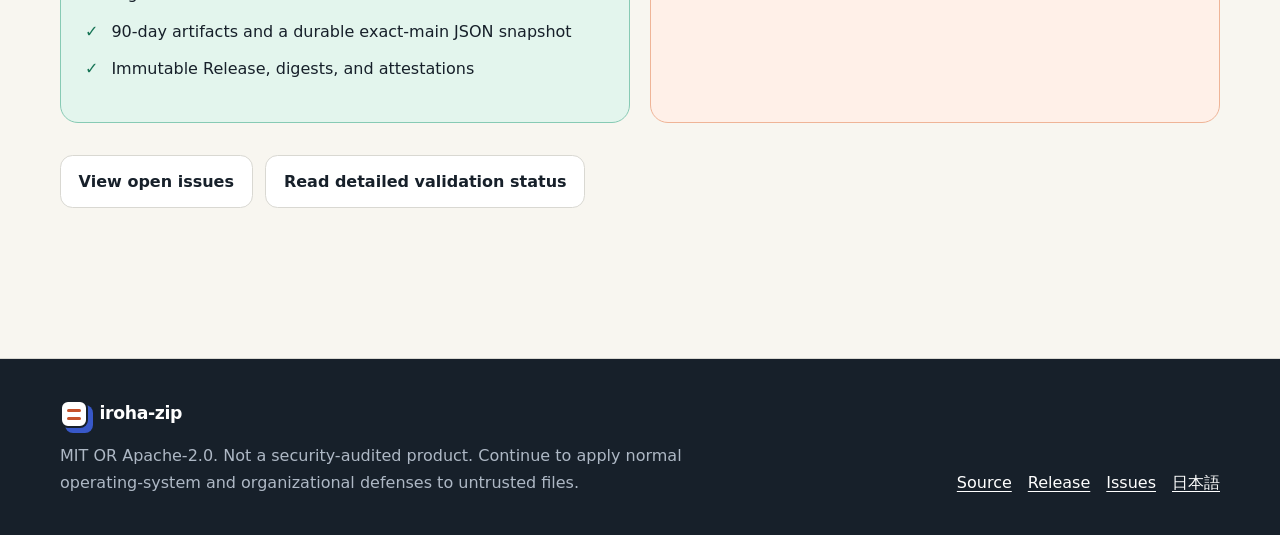
==== commit 35ab4e69: "Clarify Pages release verification" ====
--- a/site/en/index.html
+++ b/site/en/index.html
@@ -75,7 +75,7 @@
               <ul class="release-list">
                 <li>Two x64/ARM64 ZIPs and six standalone EXEs</li>
                 <li>SHA-256 inventory</li>
-                <li>GitHub artifact attestation</li>
+                <li>GitHub release/workflow attestations</li>
                 <li>Japanese/English guides and Settings</li>
               </ul>
             </div>
@@ -88,7 +88,7 @@
           <span class="notice-icon" aria-hidden="true">!</span>
           <div>
             <strong>The current official binaries are not Authenticode-signed.</strong>
-            <p>Do not disable SmartScreen warnings. Verify SHA-256 and the GitHub artifact attestation. libarchive / bsdtar is not bundled.</p>
+            <p>Do not disable SmartScreen warnings. Verify SHA-256 and the GitHub release/workflow attestations. libarchive / bsdtar is not bundled.</p>
             <p>If you use <code>v0.5.x</code> or earlier, replace it with the latest <code>v0.6.2</code>, whose one-use channel keeps encrypted-ZIP passwords off argv, the environment, files, and logs.</p>
           </div>
         </div>
@@ -144,7 +144,7 @@
           <article class="card">
             <span class="card-number">02</span>
             <h3>Verify</h3>
-            <p>Compare <code>SHA256SUMS.txt</code> with <code>Get-FileHash</code>. Verify the GitHub attestation when appropriate.</p>
+            <p>Compare <code>SHA256SUMS.txt</code> with <code>Get-FileHash</code>. Check the Release with <code>gh release verify</code> and <code>gh release verify-asset</code>, then check workflow provenance with <code>gh attestation verify</code>.</p>
           </article>
           <article class="card">
             <span class="card-number">03</span>
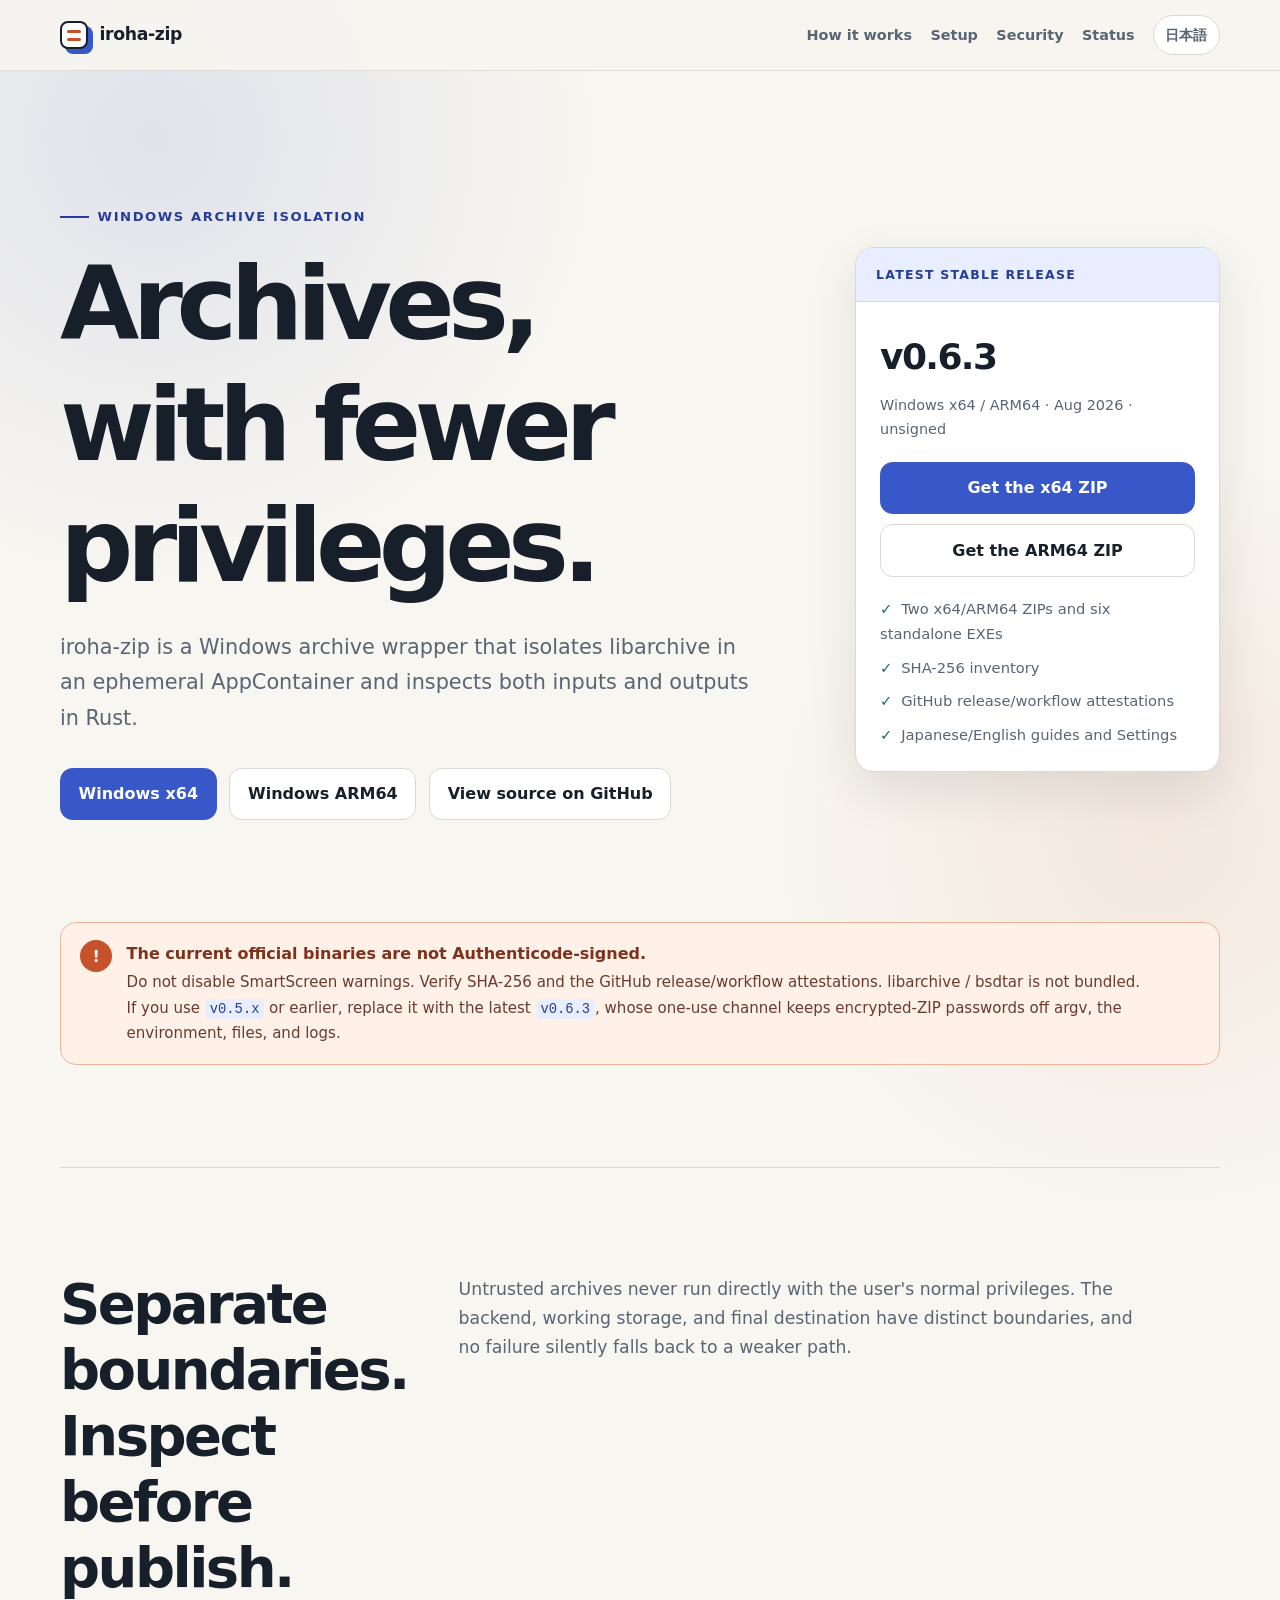
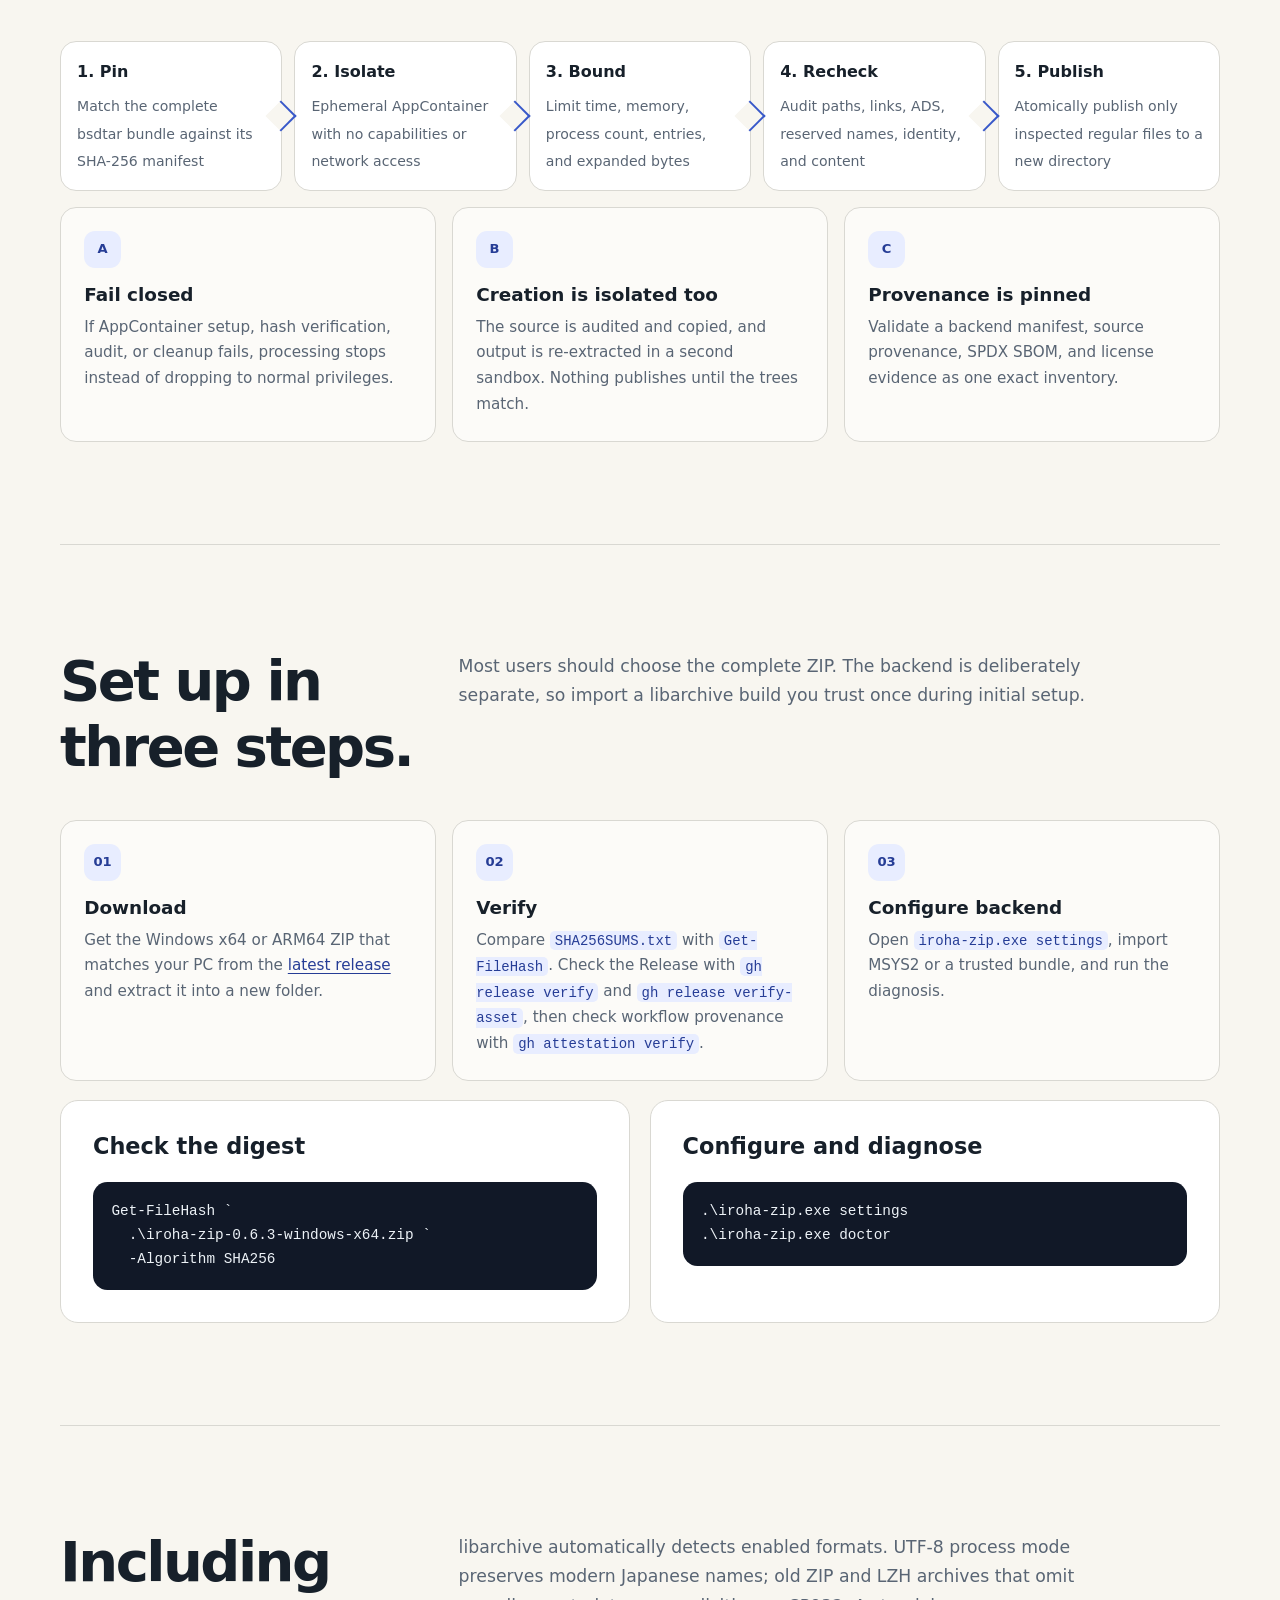
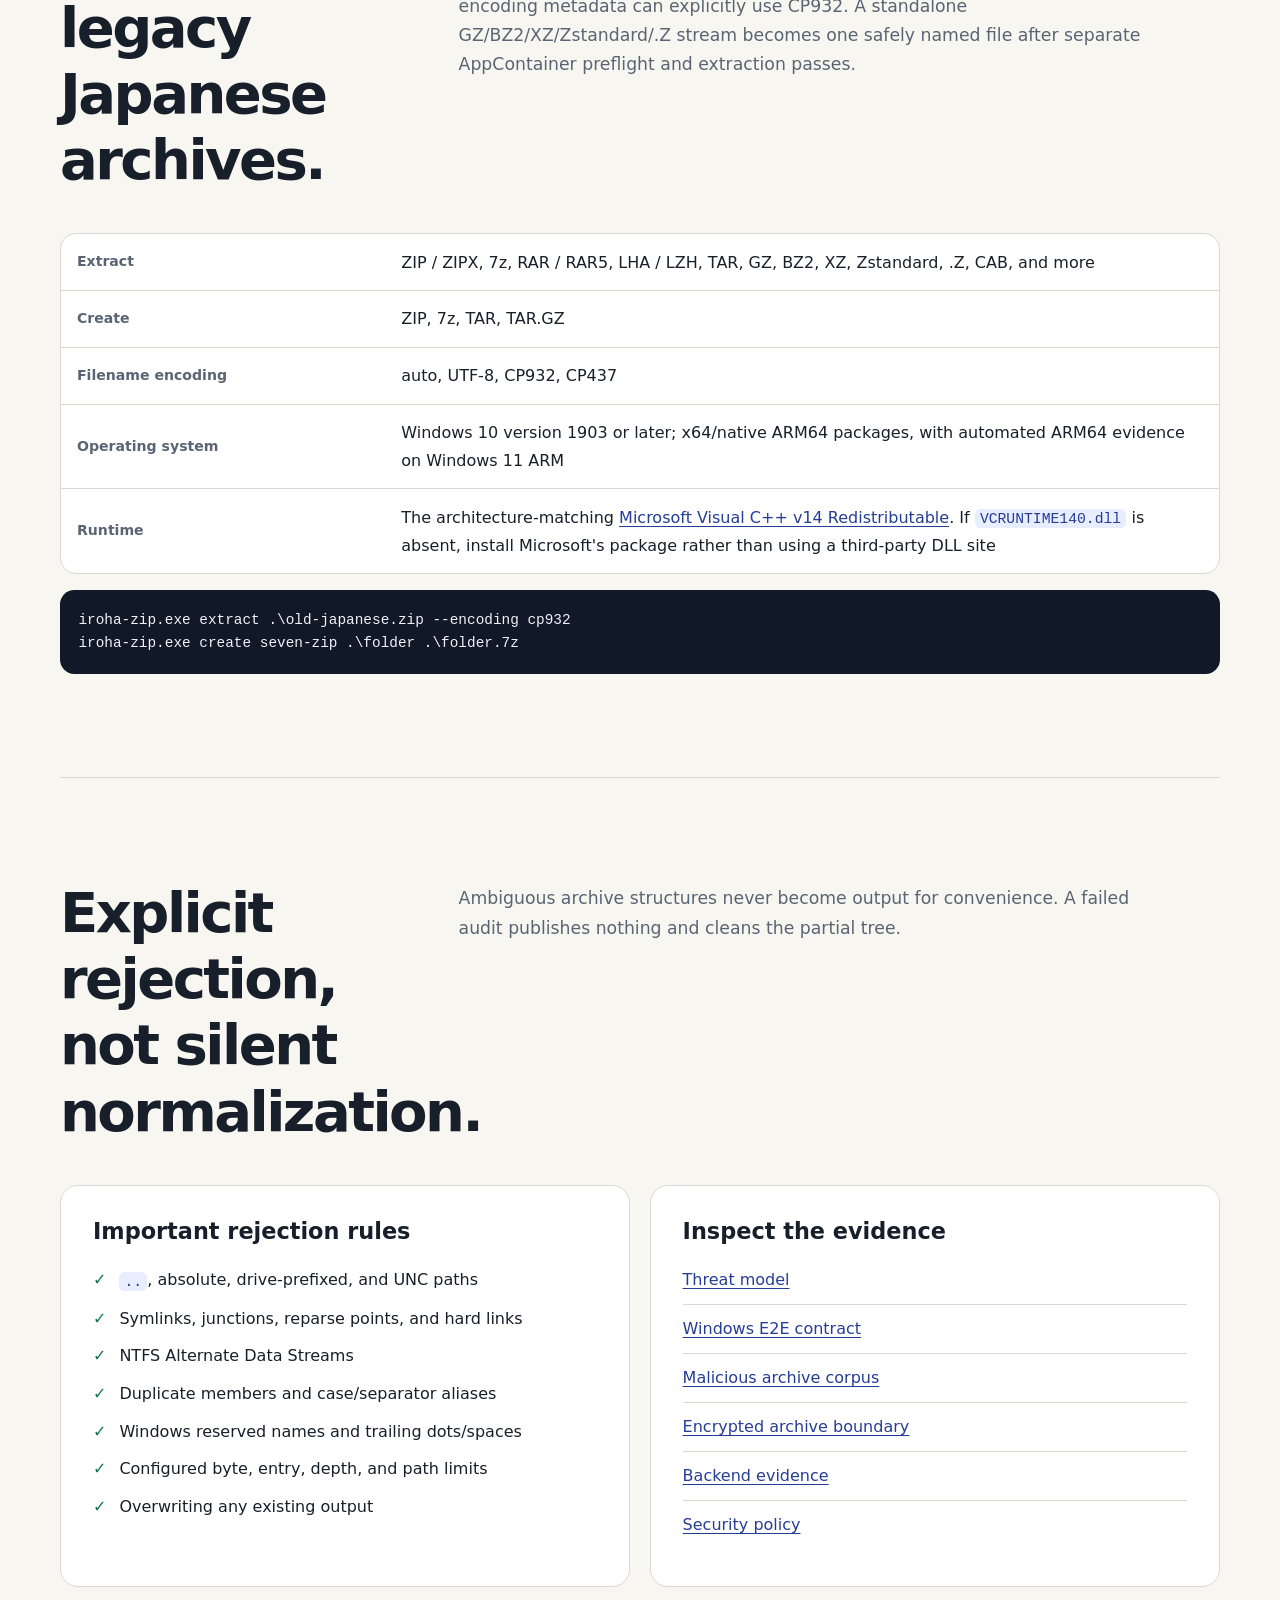
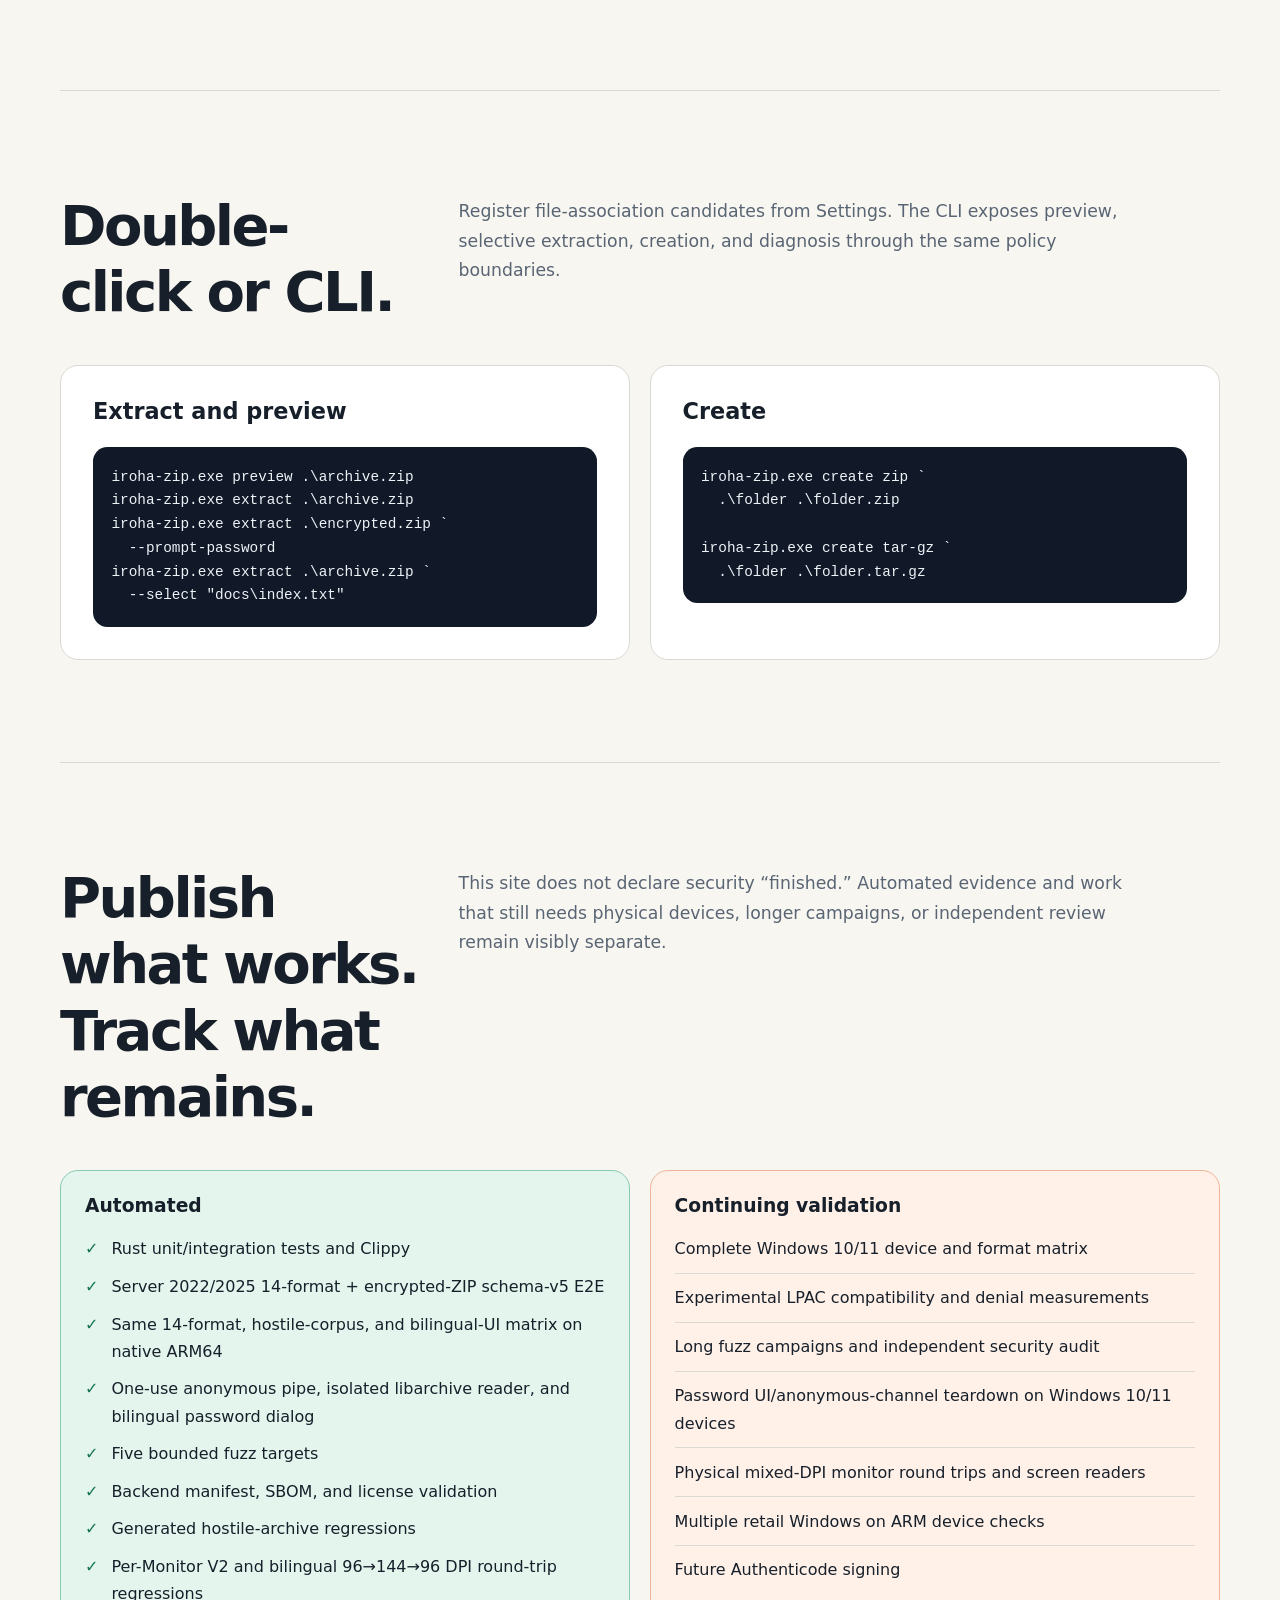
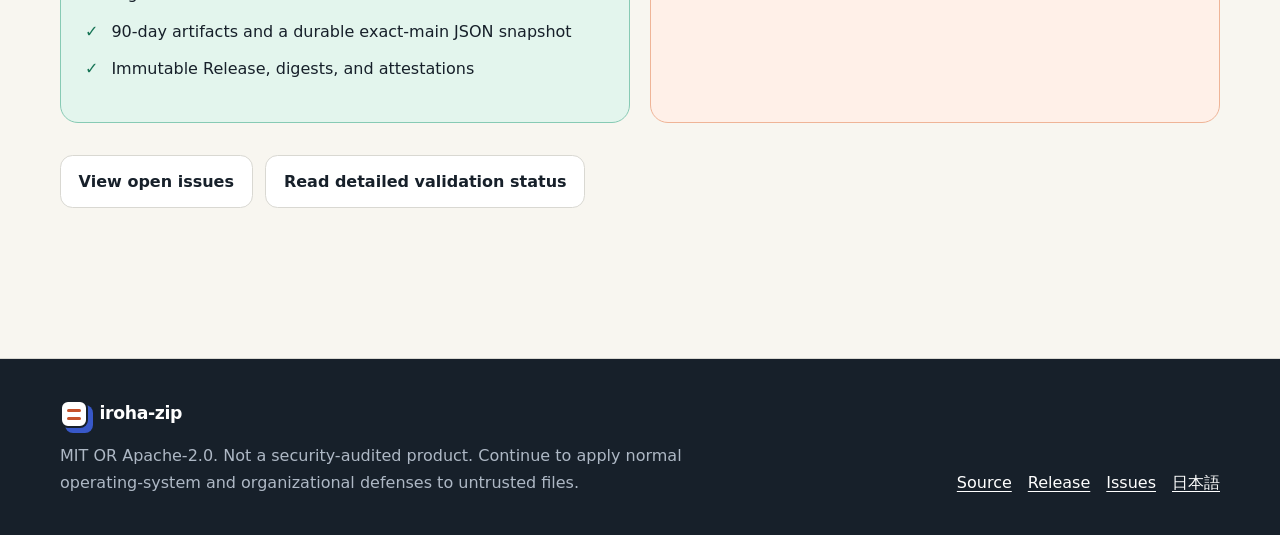
==== commit ce36250c: "Prepare v0.6.3 release" ====
--- a/site/en/index.html
+++ b/site/en/index.html
@@ -62,7 +62,7 @@
           <aside class="release-card" aria-label="Latest release">
             <div class="release-card-head">Latest stable release</div>
             <div class="release-card-body">
-              <p class="release-version" data-release-version>v0.6.2</p>
+              <p class="release-version" data-release-version>v0.6.3</p>
               <p class="release-meta">
                 Windows x64 / ARM64 · <span data-release-date>Aug 2026</span> · unsigned
               </p>
@@ -89,7 +89,7 @@
           <div>
             <strong>The current official binaries are not Authenticode-signed.</strong>
             <p>Do not disable SmartScreen warnings. Verify SHA-256 and the GitHub release/workflow attestations. libarchive / bsdtar is not bundled.</p>
-            <p>If you use <code>v0.5.x</code> or earlier, replace it with the latest <code>v0.6.2</code>, whose one-use channel keeps encrypted-ZIP passwords off argv, the environment, files, and logs.</p>
+            <p>If you use <code>v0.5.x</code> or earlier, replace it with the latest <code>v0.6.3</code>, whose one-use channel keeps encrypted-ZIP passwords off argv, the environment, files, and logs.</p>
           </div>
         </div>
       </div>
@@ -157,7 +157,7 @@
           <div class="panel">
             <h3>Check the digest</h3>
             <pre><code>Get-FileHash `
-  .\iroha-zip-0.6.2-windows-x64.zip `
+  .\iroha-zip-0.6.3-windows-x64.zip `
   -Algorithm SHA256</code></pre>
           </div>
           <div class="panel">
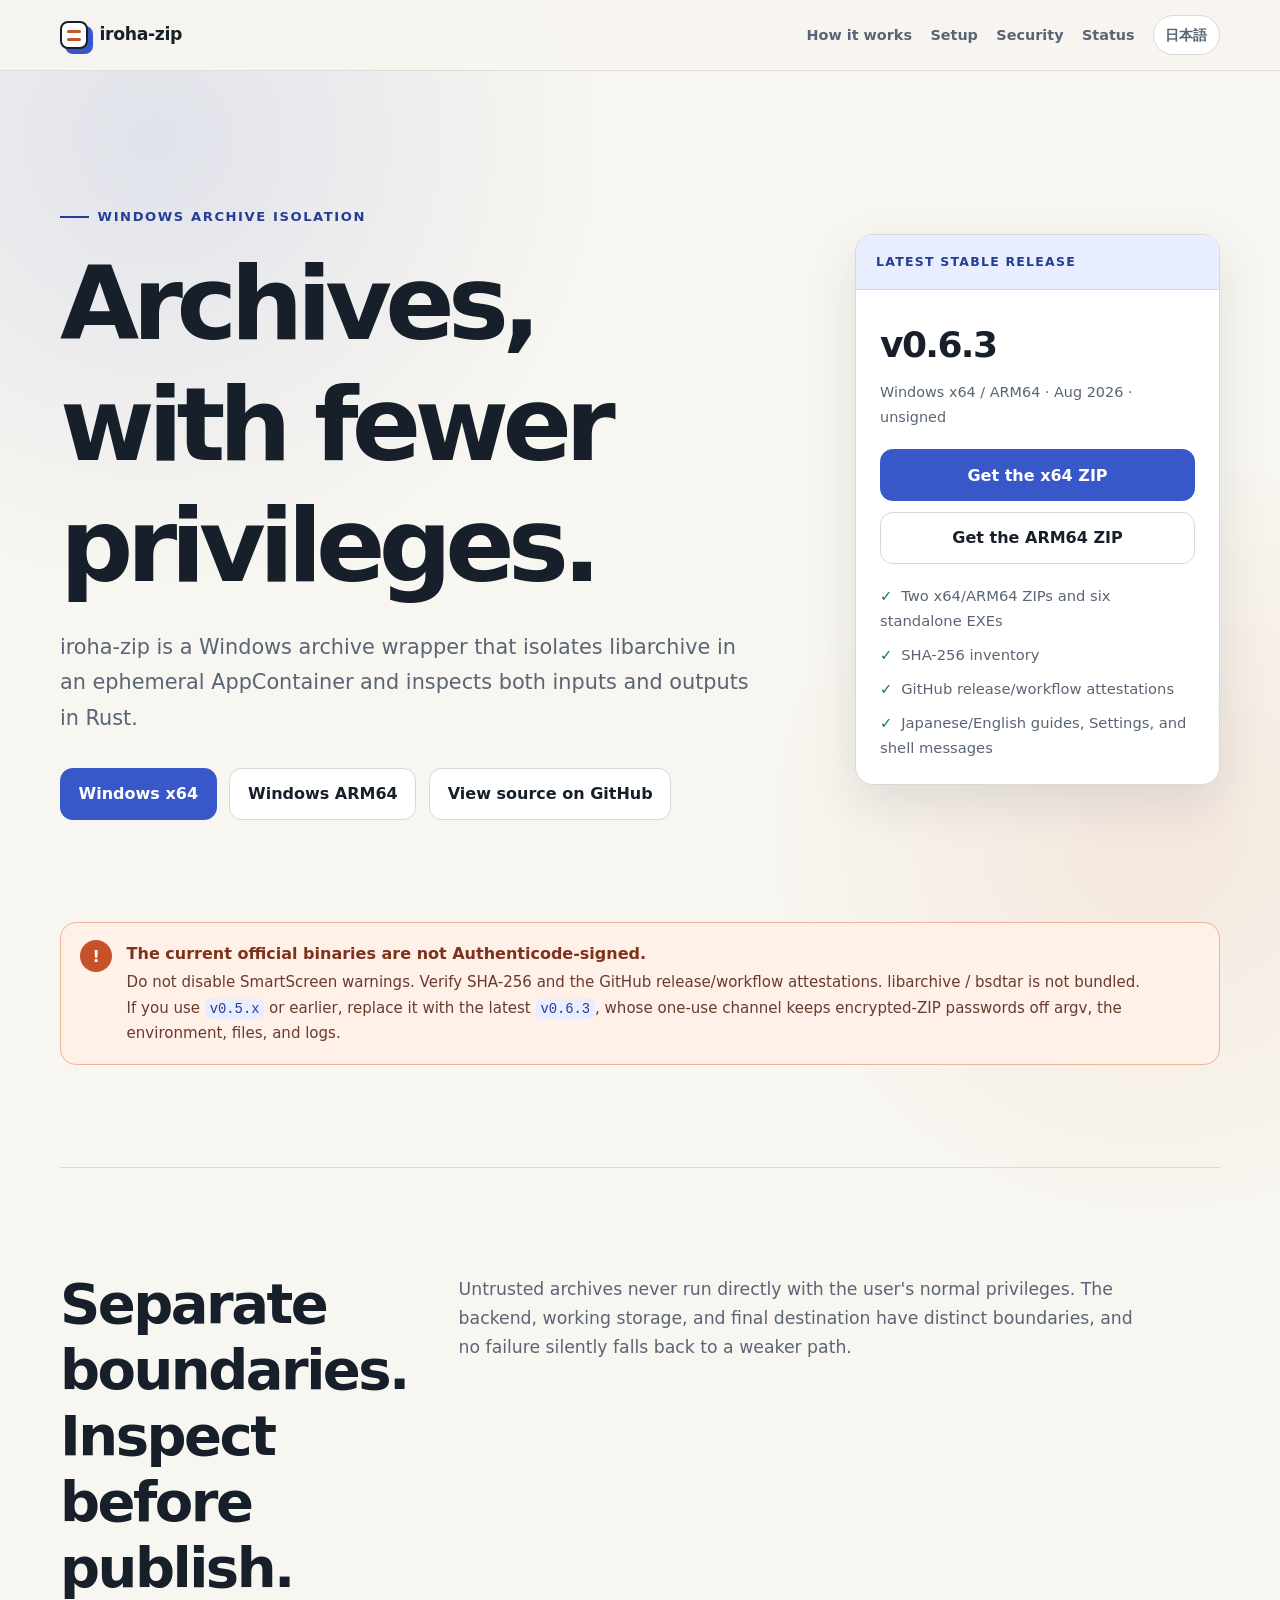
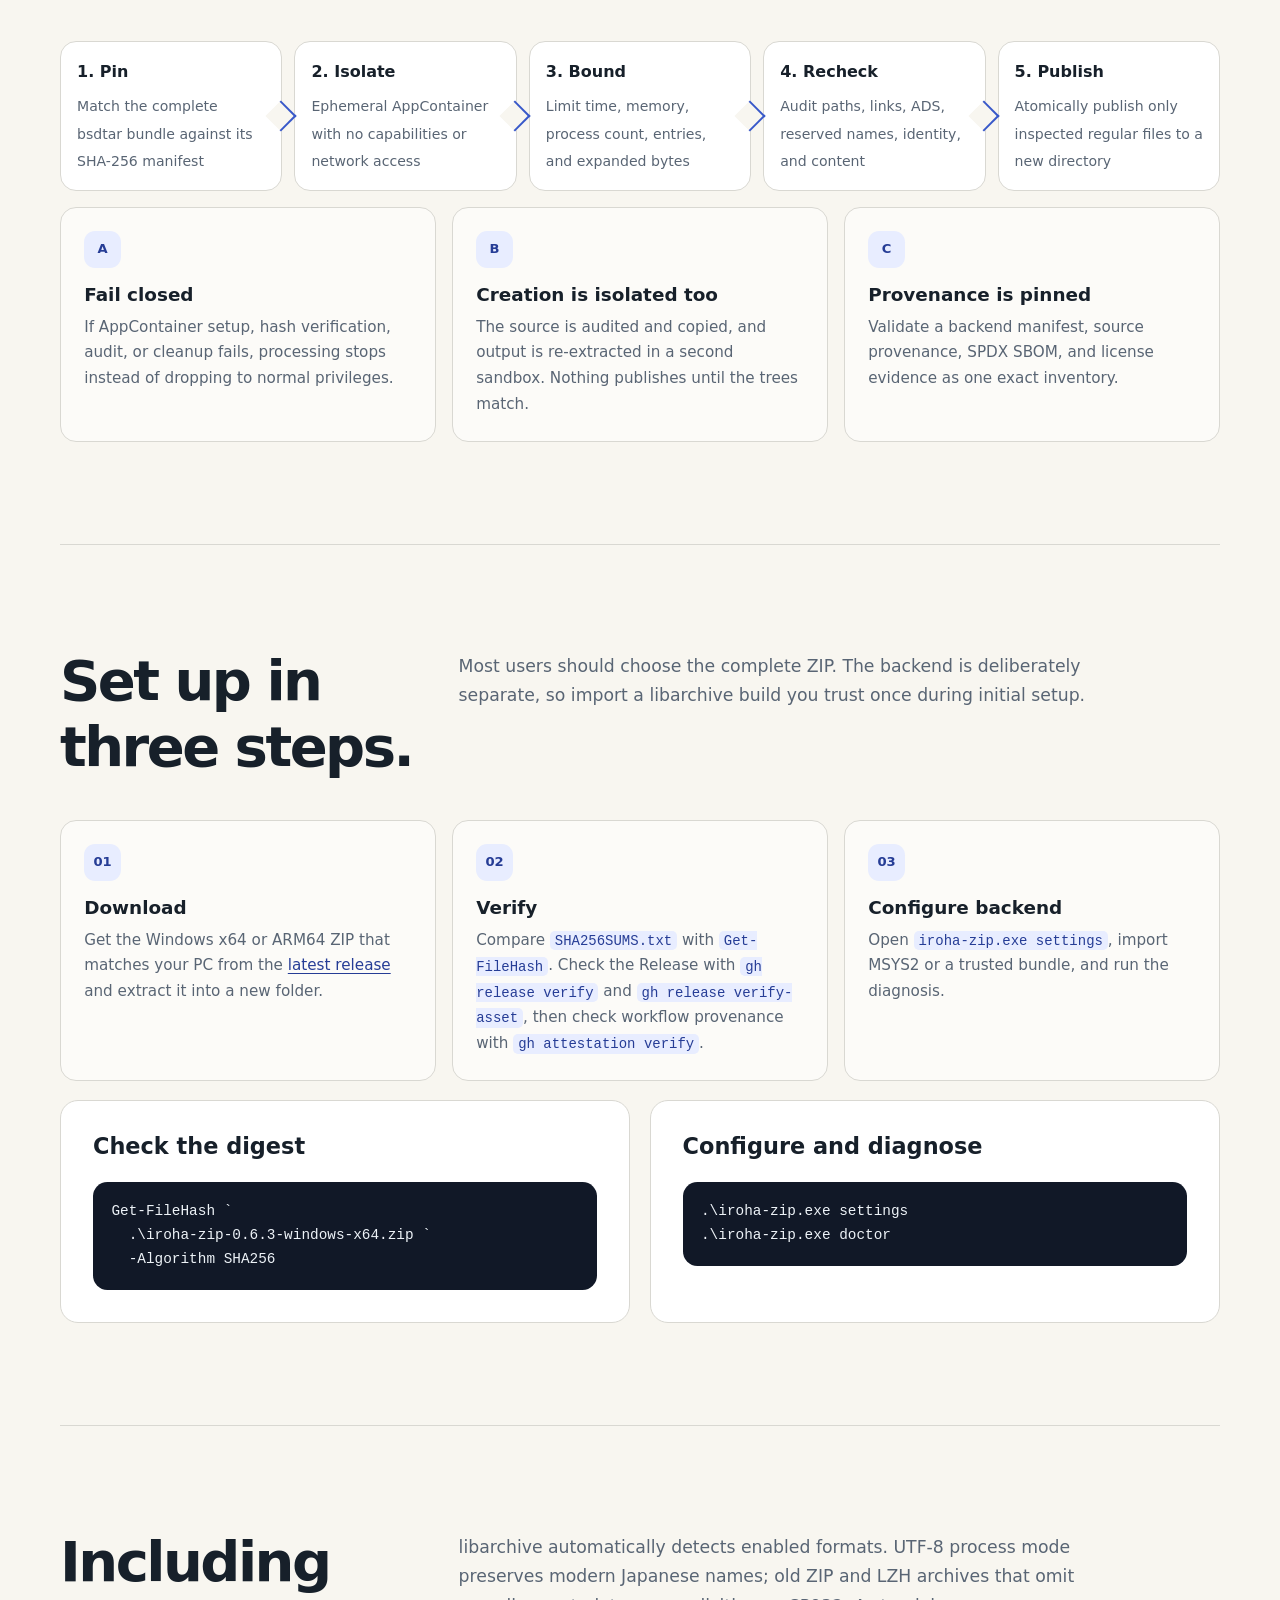
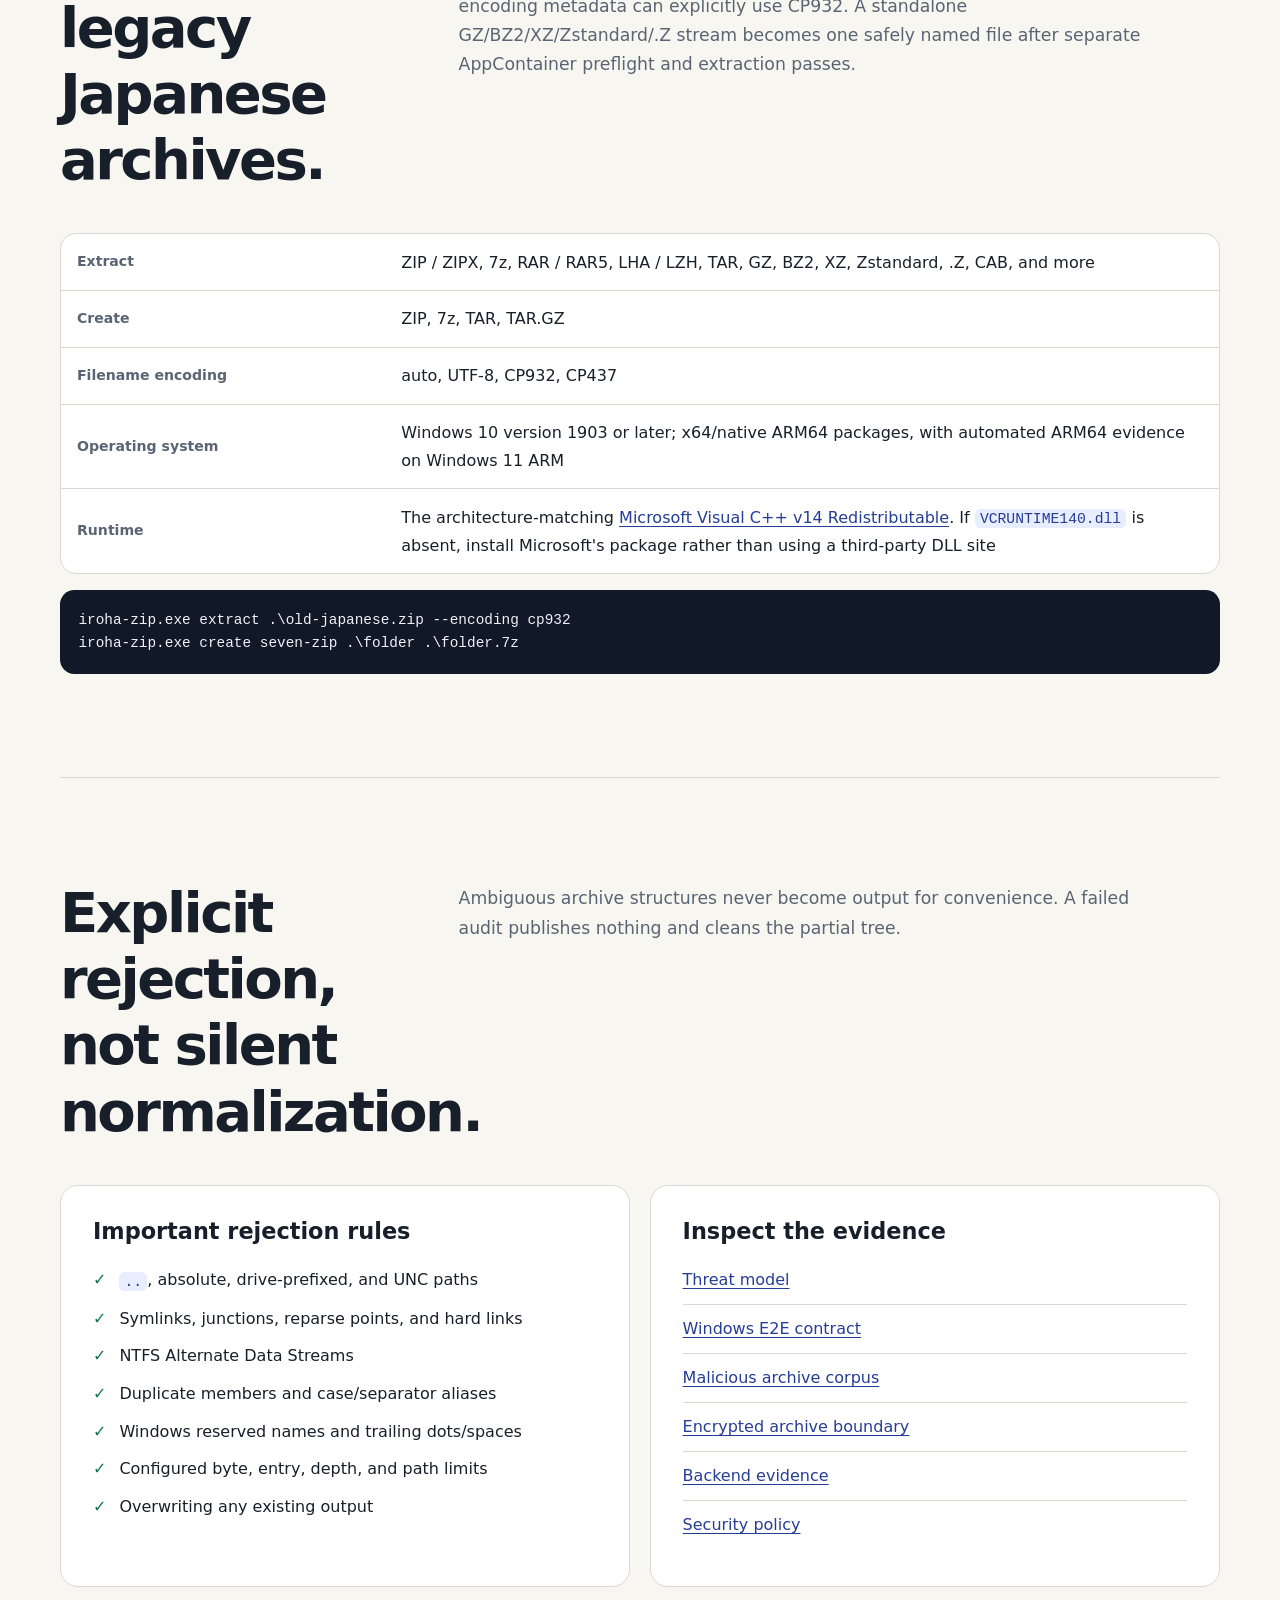
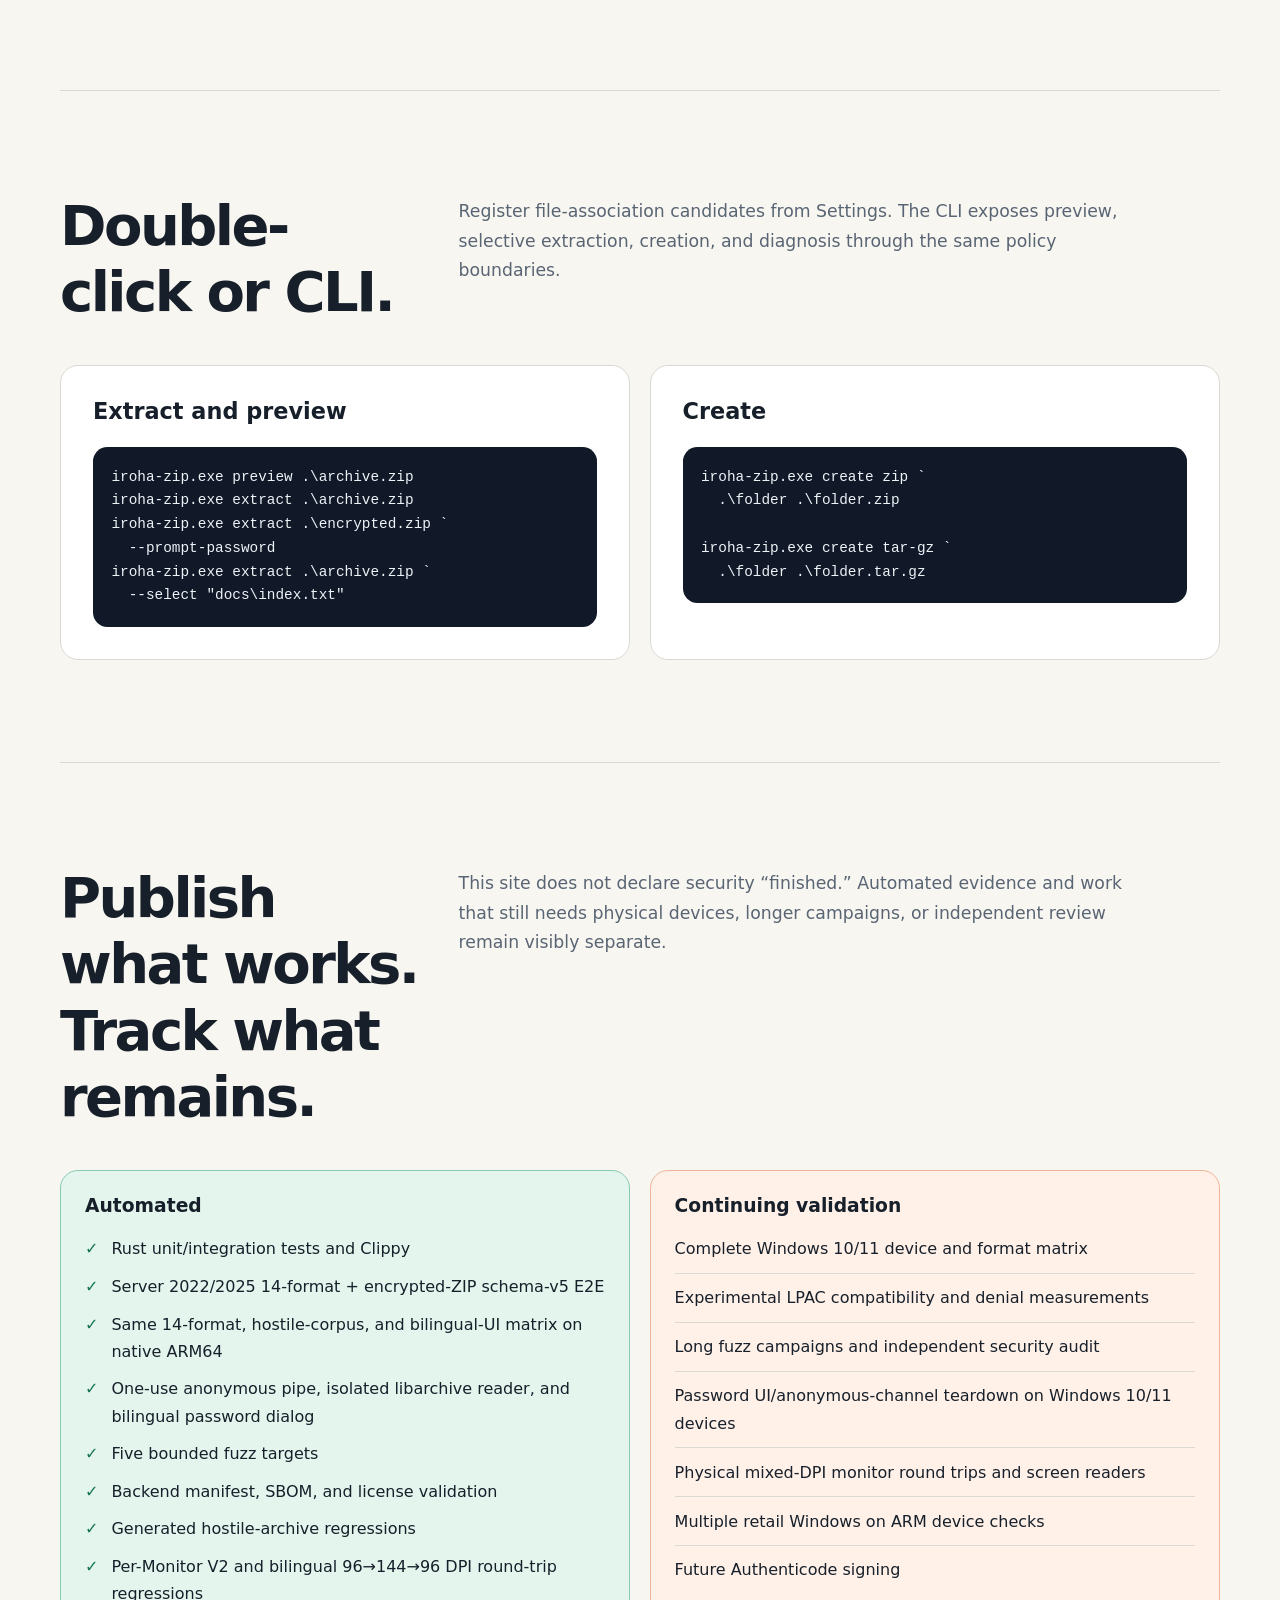
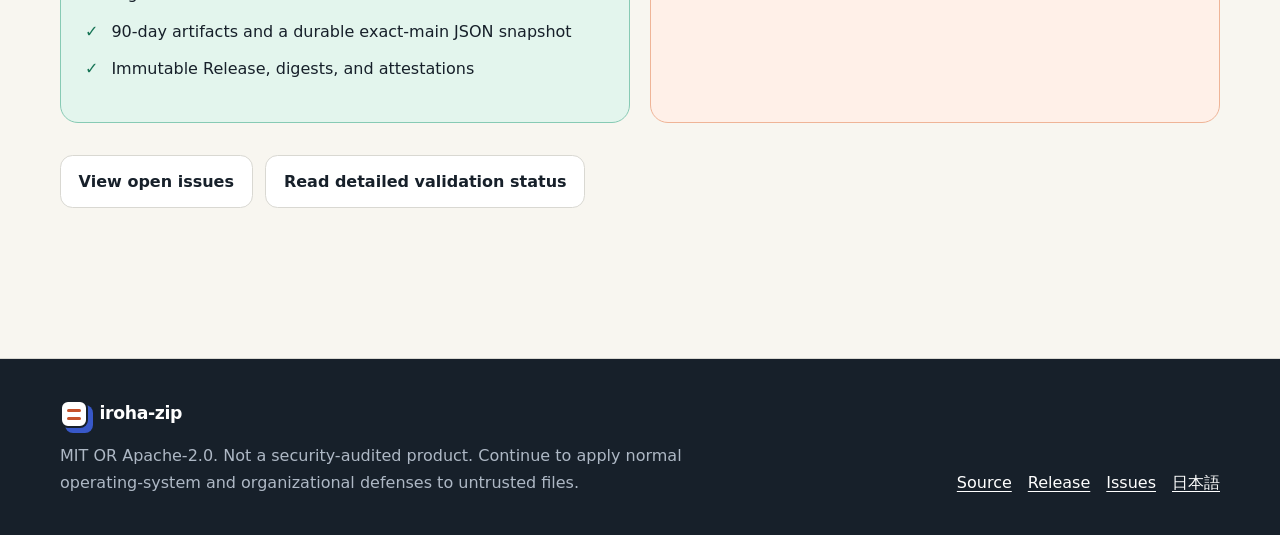
==== commit 579ec6e5: "Show bilingual shell messages on Pages" ====
--- a/site/en/index.html
+++ b/site/en/index.html
@@ -76,7 +76,7 @@
                 <li>Two x64/ARM64 ZIPs and six standalone EXEs</li>
                 <li>SHA-256 inventory</li>
                 <li>GitHub release/workflow attestations</li>
-                <li>Japanese/English guides and Settings</li>
+                <li>Japanese/English guides, Settings, and shell messages</li>
               </ul>
             </div>
           </aside>
